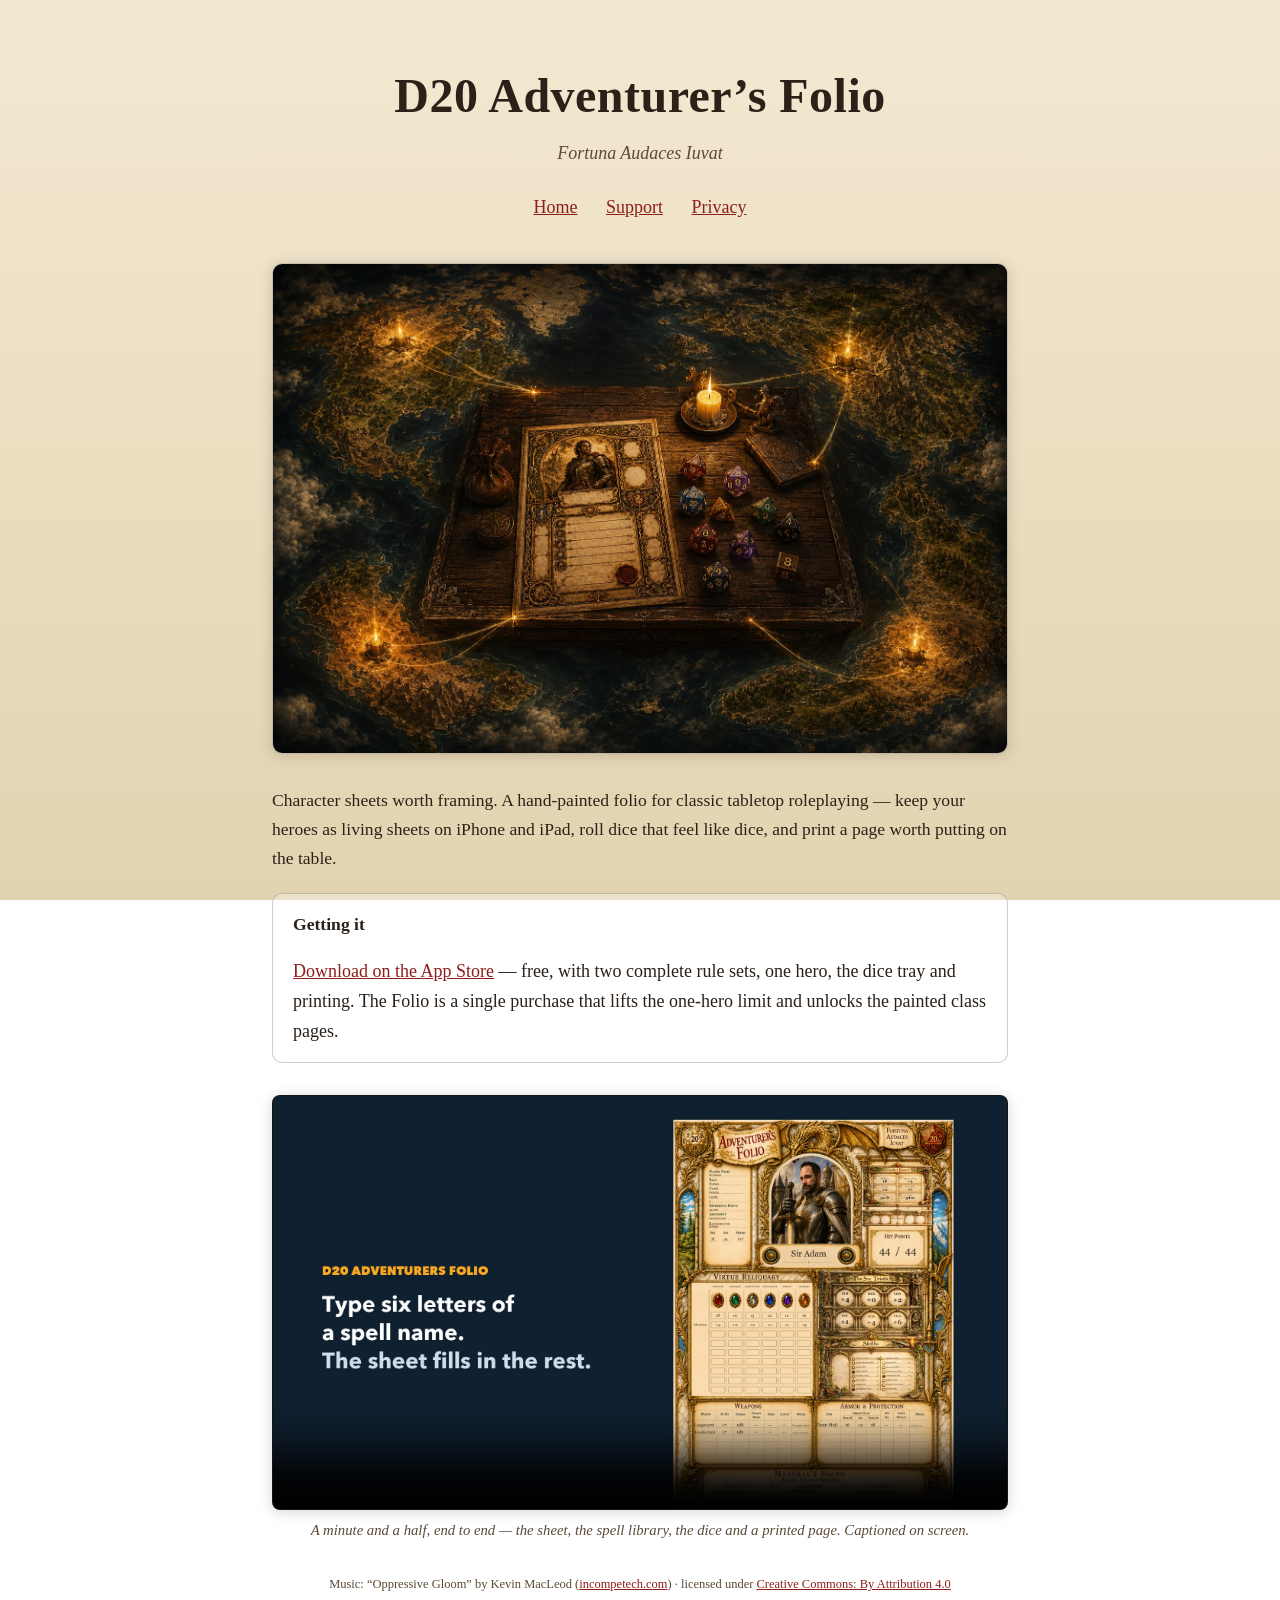
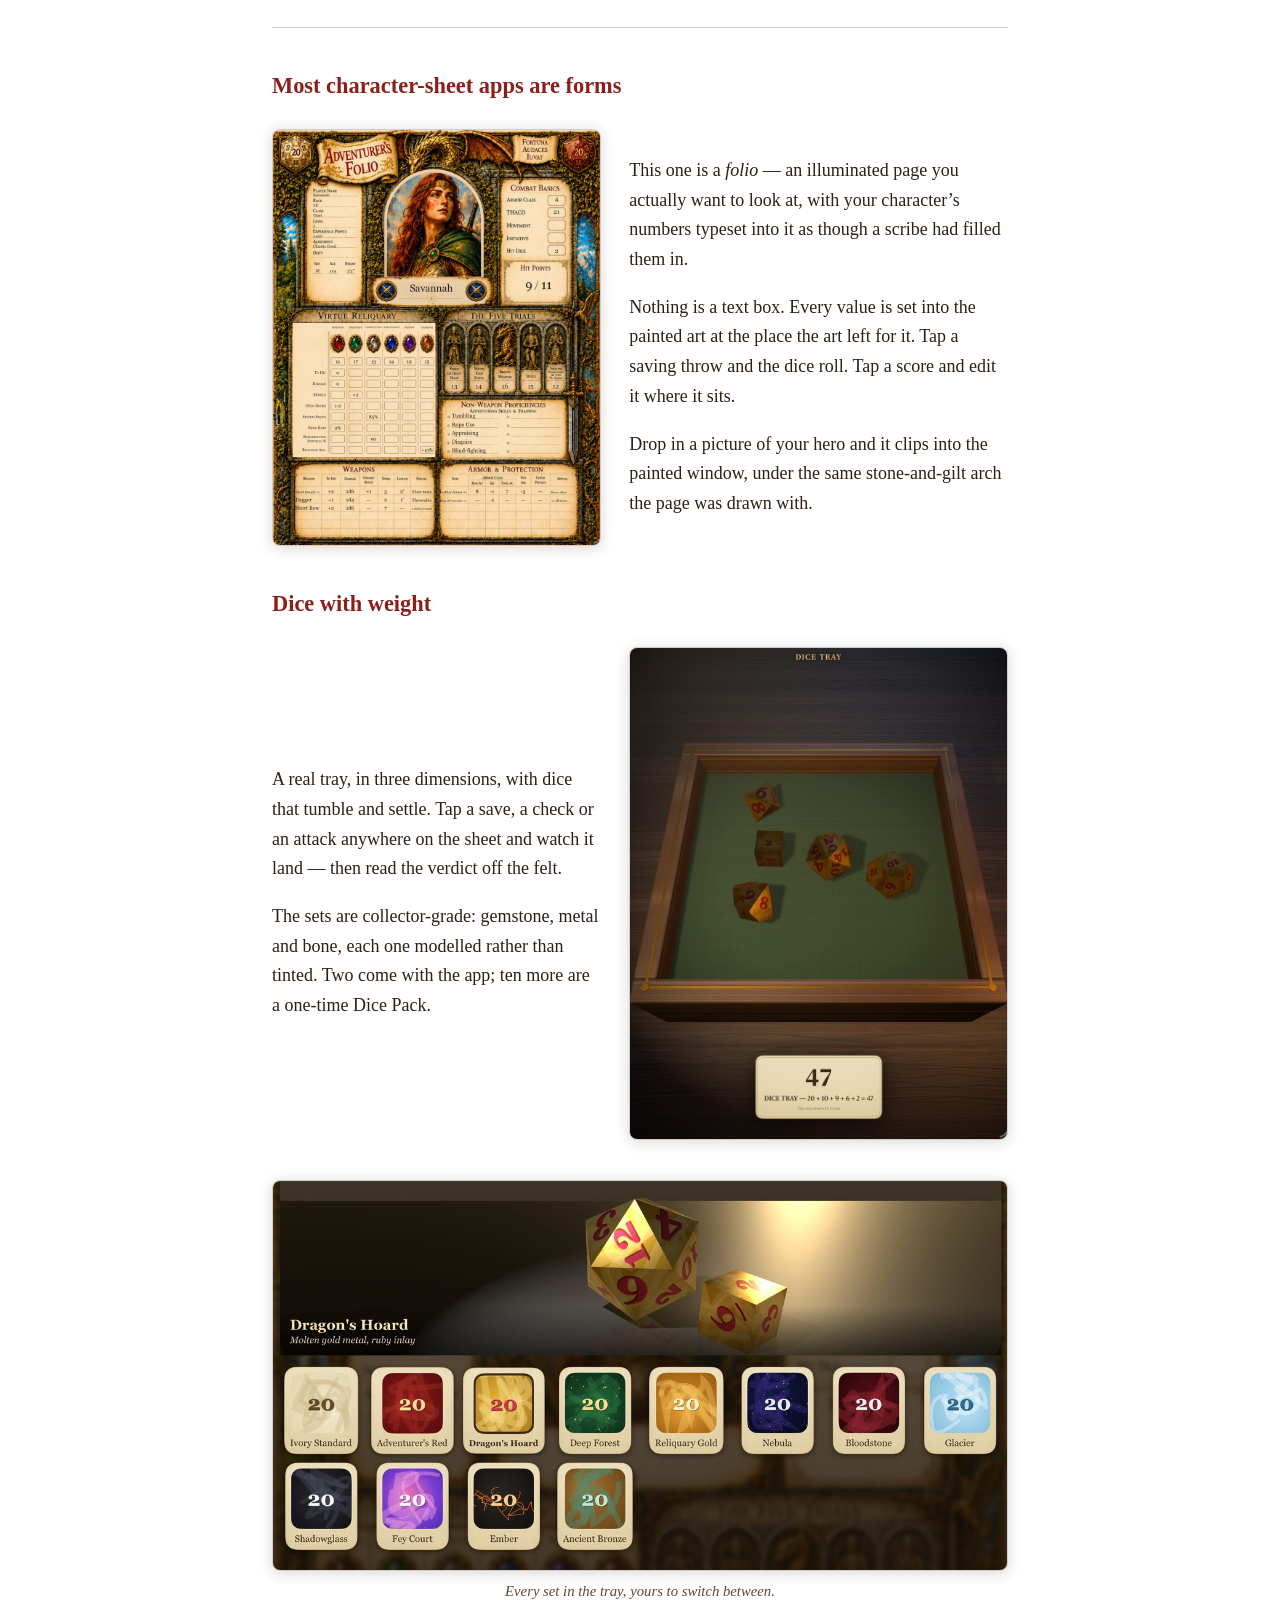
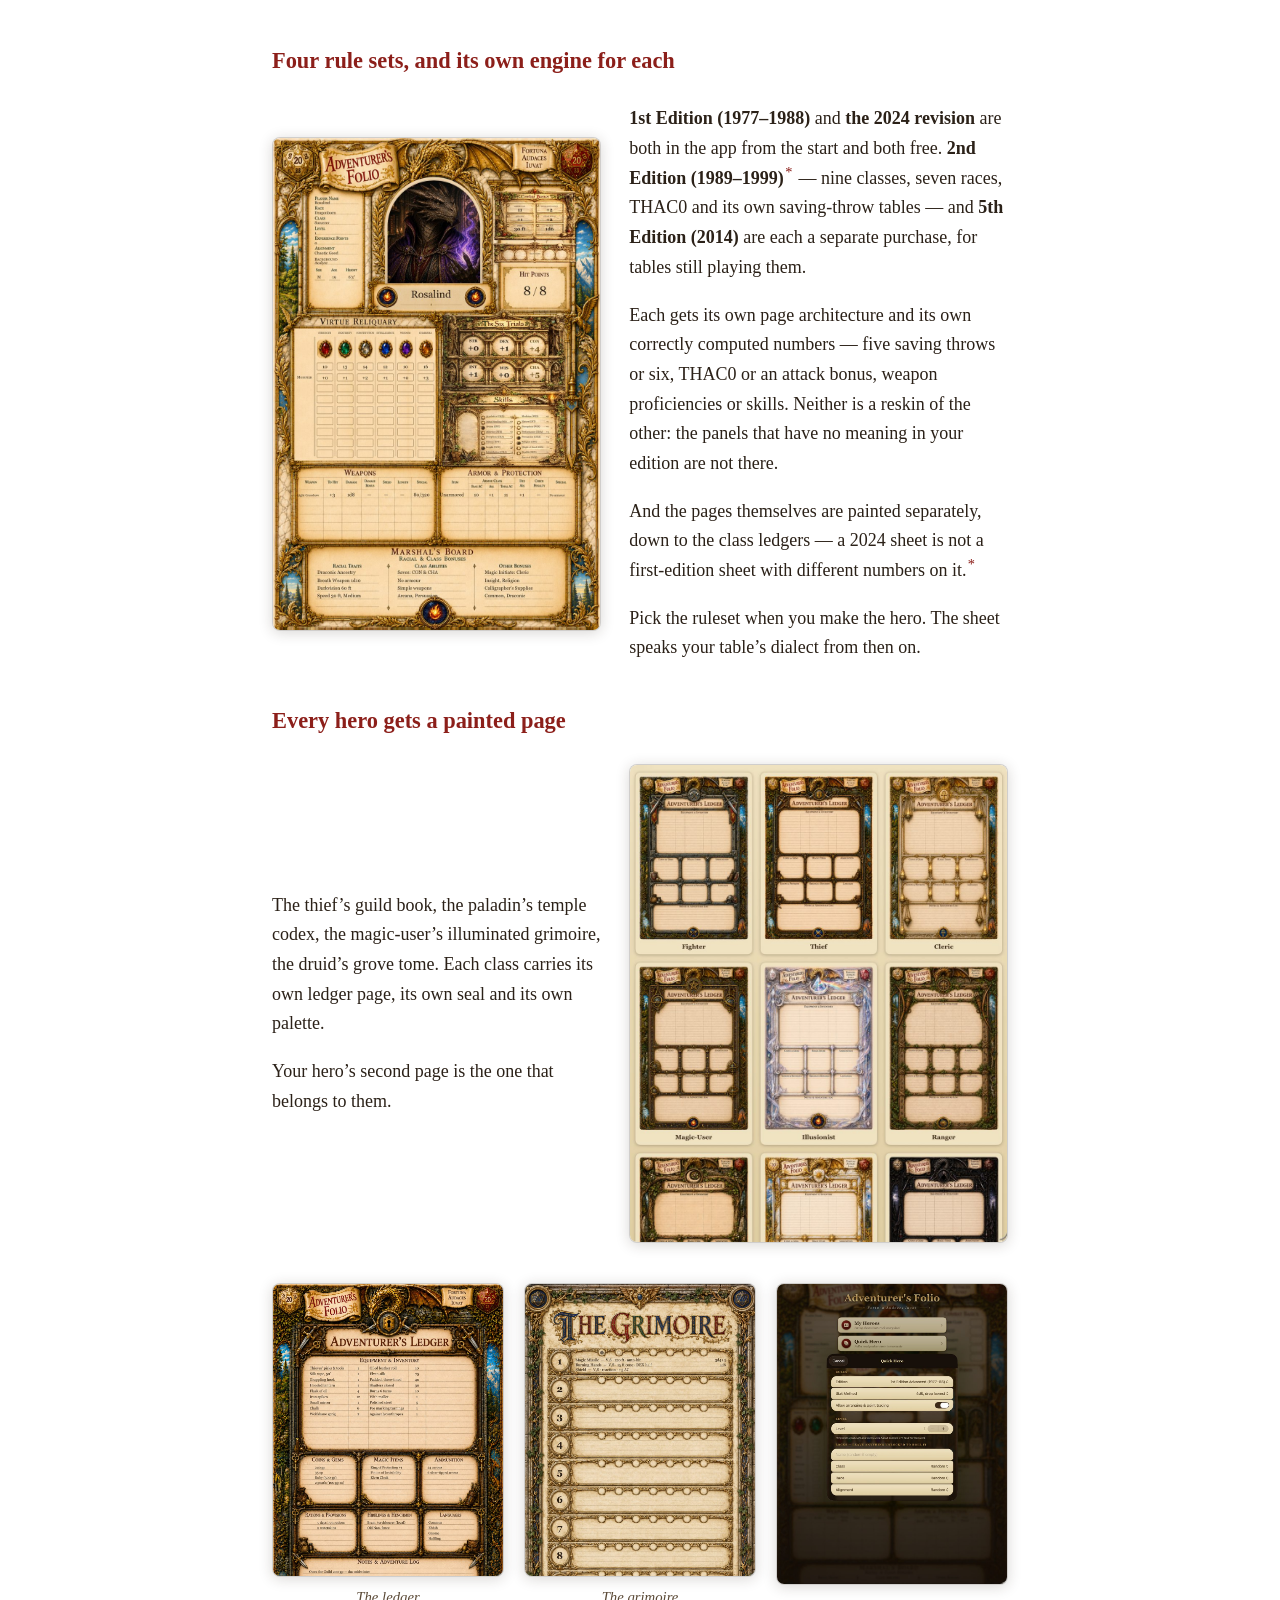
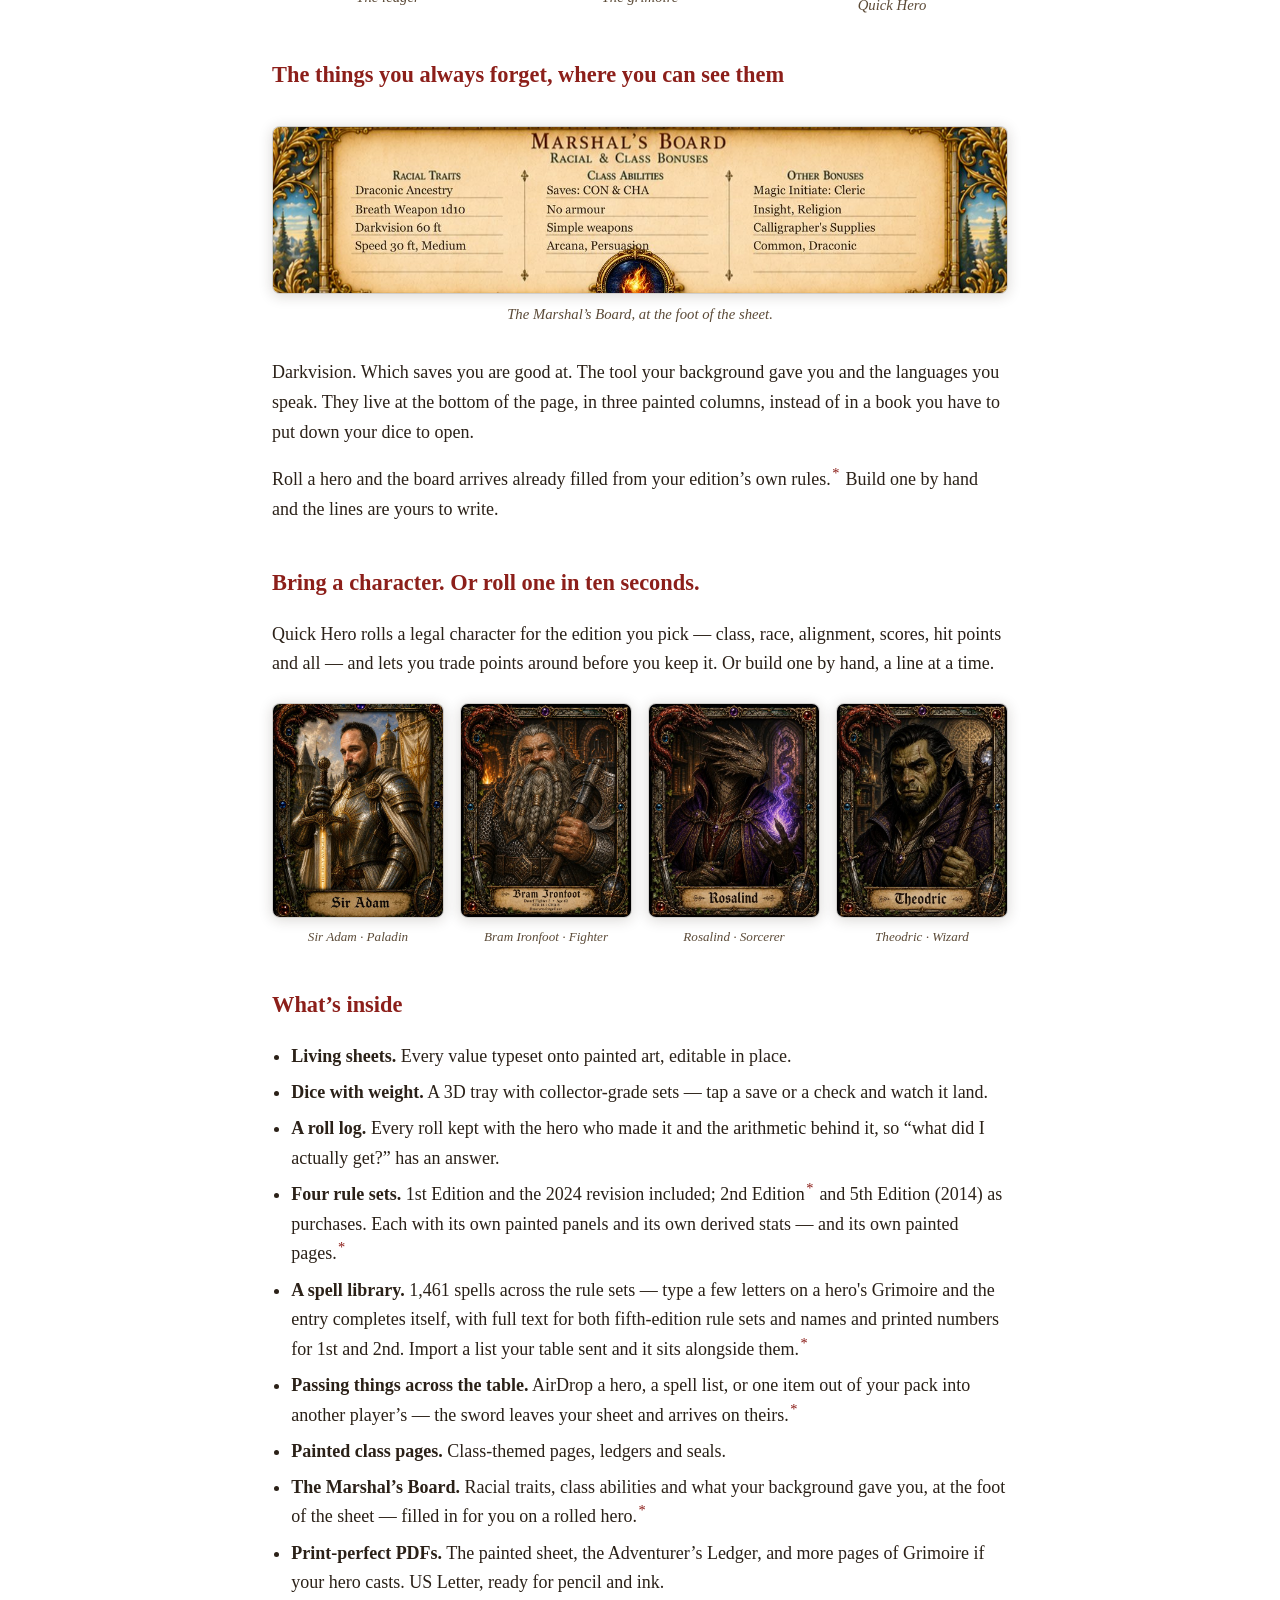
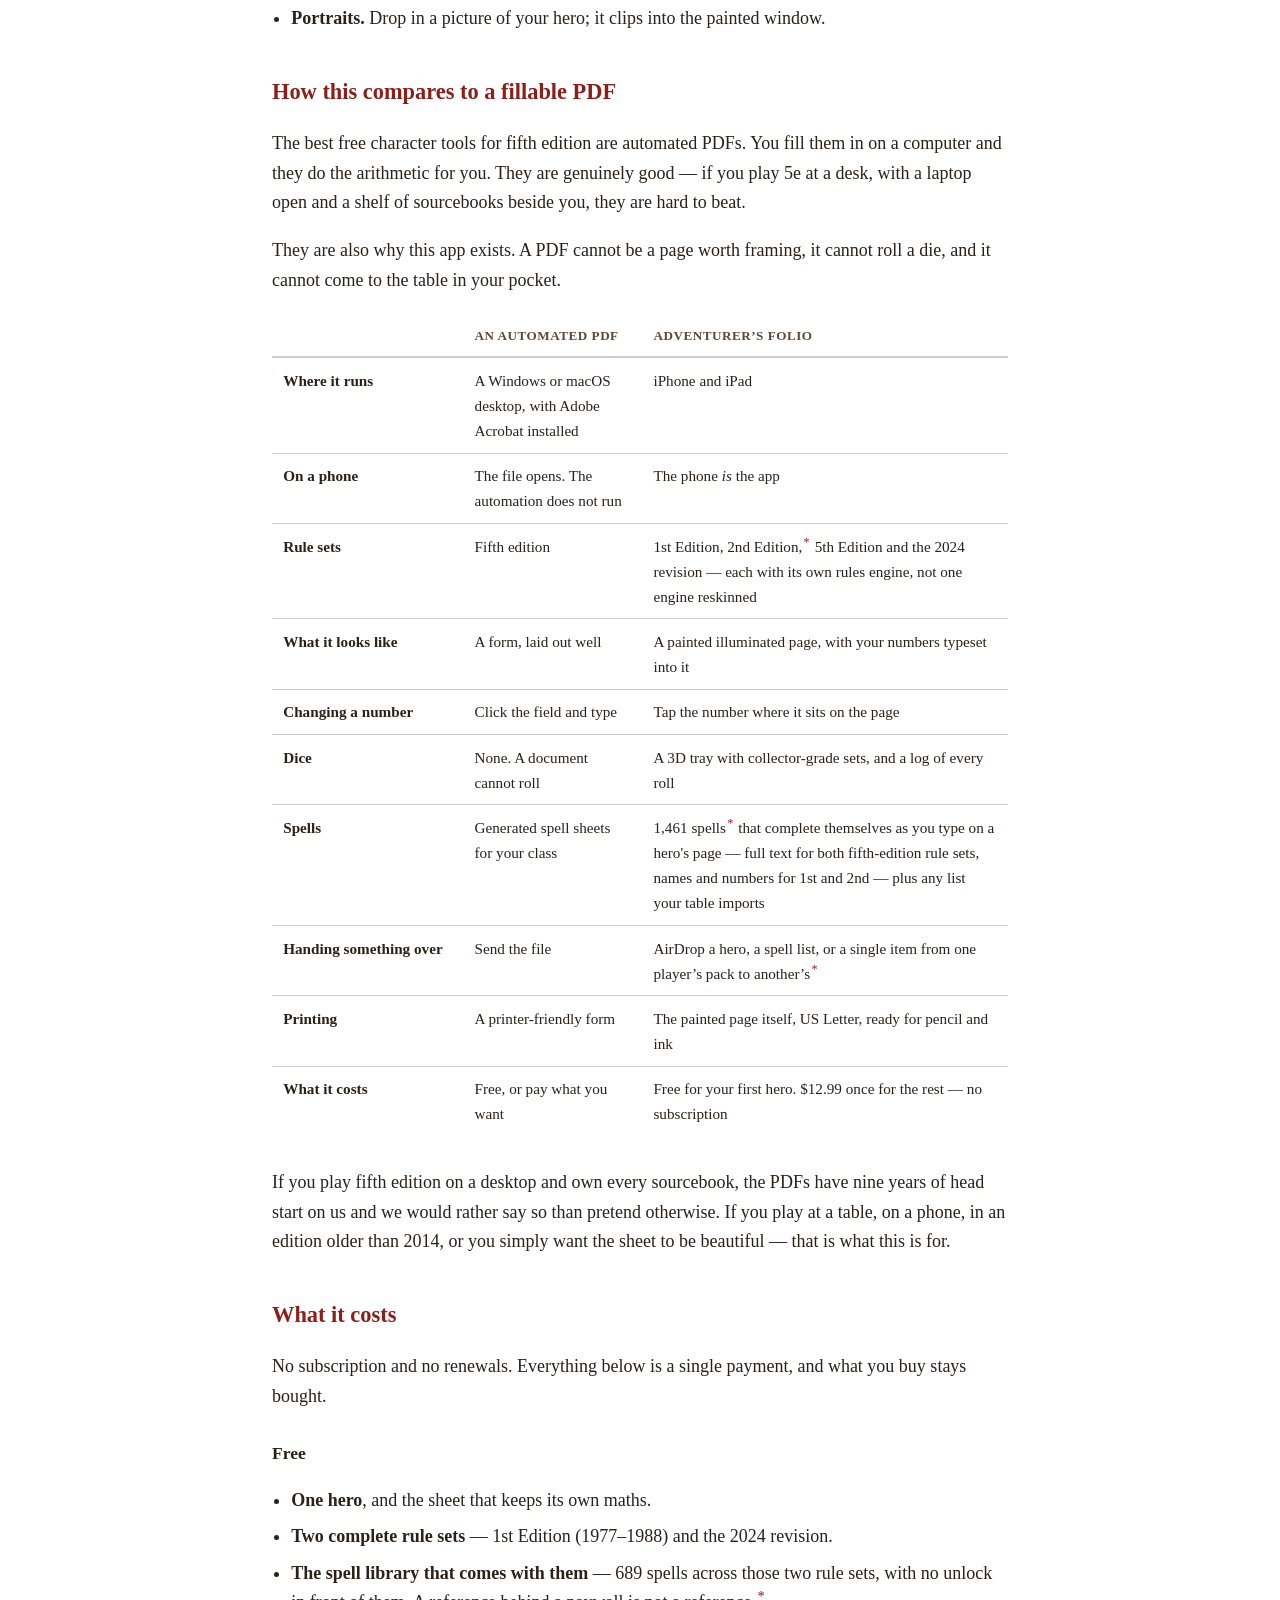
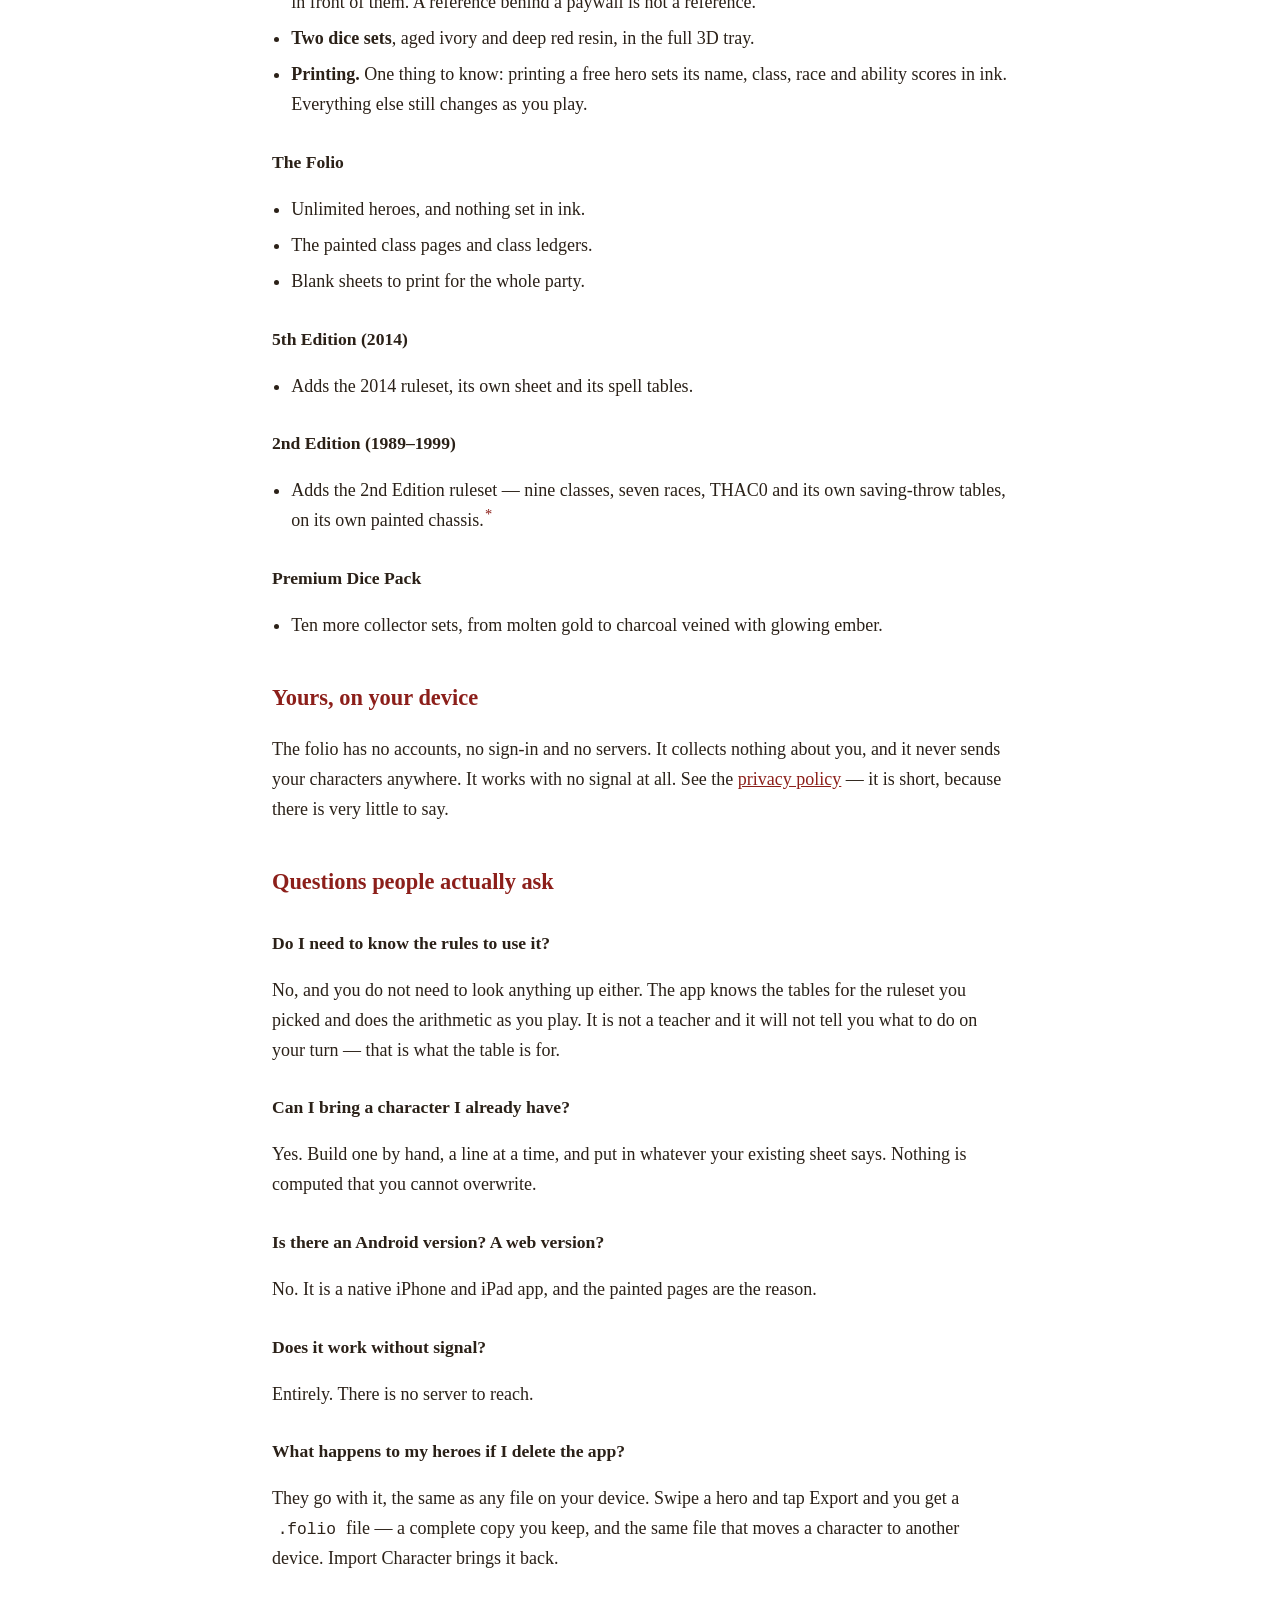
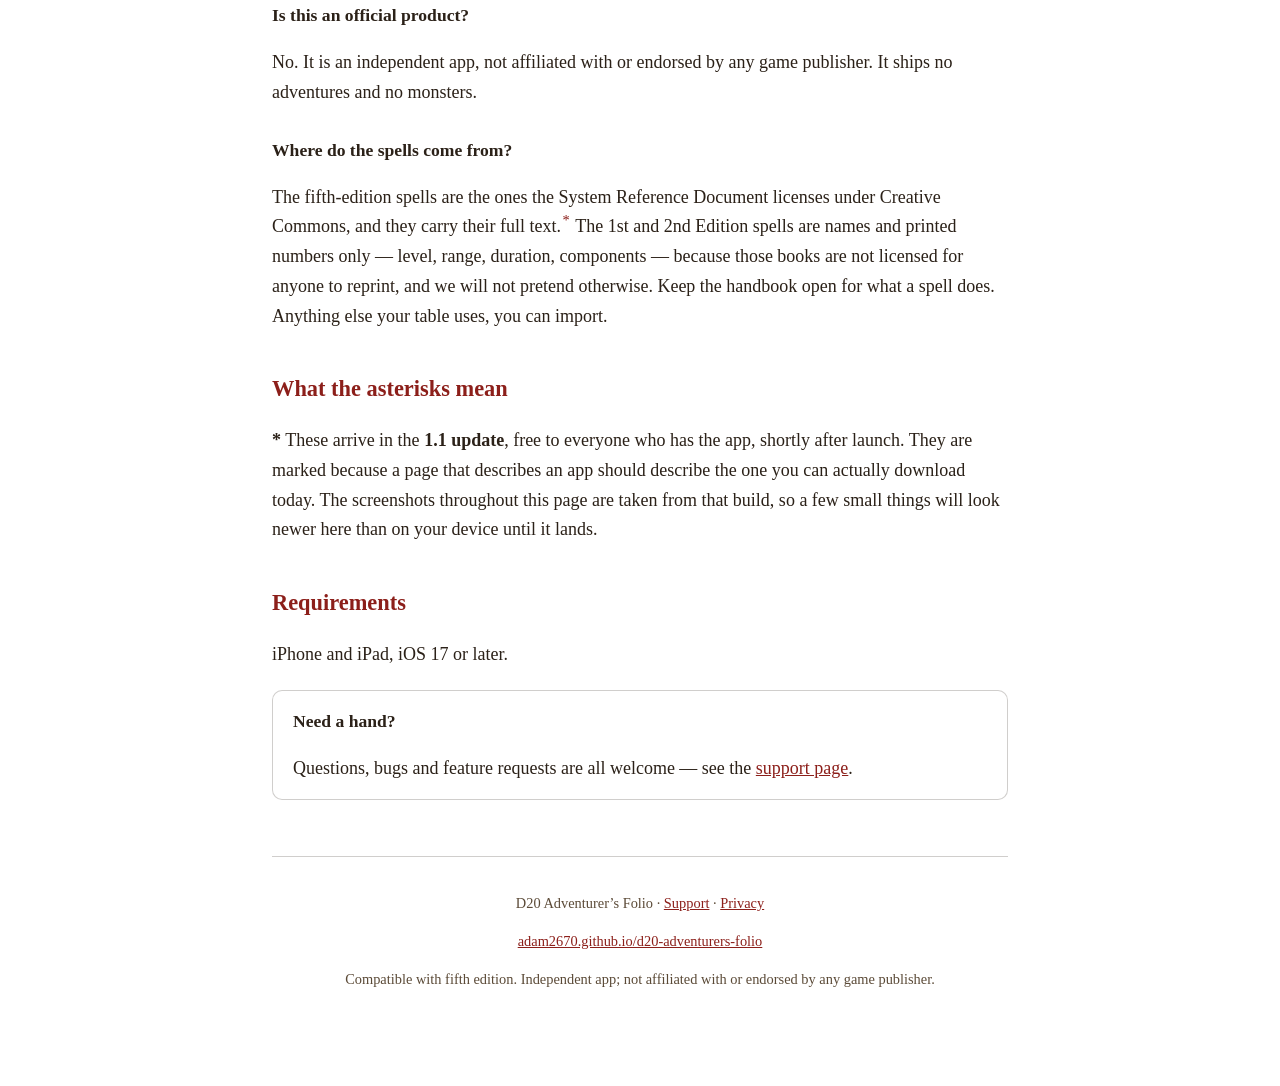
==== index.html @ 7afdfb76 ""The rest" promised nineteen dice sets; a buyer gets twelve The intro said two sets come with the ap" ====
<!doctype html>
<html lang="en">
<head>
<meta charset="utf-8">
<meta name="viewport" content="width=device-width, initial-scale=1">
<title>D20 Adventurer's Folio</title>
<meta name="description" content="A hand-painted character folio for classic tabletop roleplaying — a living sheet on your iPhone and iPad, and a print-perfect PDF for the table.">
<meta property="og:title" content="D20 Adventurer's Folio">
<meta property="og:description" content="Character sheets worth framing. A hand-painted folio for classic tabletop roleplaying — living sheets, real dice, print-perfect PDFs.">
<meta property="og:image" content="https://adam2670.github.io/d20-adventurers-folio/img/hero-playtable.jpg">
<meta property="og:type" content="website">
<meta property="og:url" content="https://adam2670.github.io/d20-adventurers-folio/">
<meta name="twitter:card" content="summary_large_image">
<link rel="canonical" href="https://adam2670.github.io/d20-adventurers-folio/">
<!-- The ?v= is a cache buster, and it earns its keep. The cast went from four
     cards to five and back again in one morning, and a phone holding the
     middle stylesheet drew the new page two-up with a broken image where a
     deleted card used to be. Bump this whenever style.css changes shape. -->
<link rel="stylesheet" href="style.css?v=3">
</head>
<body>
<div class="wrap">
<header>
  <h1>D20 Adventurer&rsquo;s Folio</h1>
  <p class="motto">Fortuna Audaces Iuvat</p>
  <nav>
    <a href="index.html">Home</a>
    <a href="support.html">Support</a>
    <a href="privacy.html">Privacy</a>
  </nav>
</header>

<figure class="hero">
  <img src="img/hero-playtable.jpg" width="1535" height="1024"
       alt="An open folio on a wooden table beside a candle, a coin pouch and a spill of polyhedral dice.">
</figure>

<p class="lede">Character sheets worth framing. A hand-painted folio for classic
tabletop roleplaying &mdash; keep your heroes as living sheets on iPhone and
iPad, roll dice that feel like dice, and print a page worth putting on the
table.</p>

<!-- DONE 2026-08-28 21:35 by Infrastructure. 1.0 went READY_FOR_SALE at
     15:17 EDT and this card still read "with Apple for review" for six
     hours -- every flyer QR scan landing on "not out yet", and the
     Download link pointing back at this same page. Verified the app was
     genuinely live via the iTunes lookup BEFORE publishing a link to it:
     D20 Adventurers Folio, v1.0, free. A review state is not evidence a
     store link works.

     THIS repo is the one that serves. The copy under
     ~/Claude/Adventurers Folio/site/ publishes nothing -- and it has a
     post-commit hook that pushes instantly, so editing THERE feels
     published and is not. That asymmetry cost an hour tonight: the fix
     was written, committed and pushed to the wrong repo first, and the
     live page kept saying the app was unavailable the whole time.

     If a future version is ever pending again, restore the status text
     and class="pending" -- but never leave a Download link pointing at a
     page that says the app is unavailable.
     The printed flyers' QR code points at this page, so this card is the
     first thing a reader of one is looking for. -->
<div class="card" id="get">
  <h3 style="margin-top:0">Getting it</h3>
  <p style="margin-bottom:0"><a href="https://apps.apple.com/app/id6797734128">Download
  on the App Store</a> &mdash; free, with two complete rule sets, one hero, the
  dice tray and printing. The Folio is a single purchase that lifts the one-hero
  limit and unlocks the painted class pages.</p>
</div>

<!-- The walkthrough. Placed directly under "Getting it" because a reader
     arriving from a printed flyer's QR code wants two things in this order:
     how do I get it, and what does it actually look like.

     The mp4 is HOTLINKED from praxis-hq.ai rather than copied here. Both sites
     are Adam's, the file is already served there, and a second 21 MB copy in a
     Pages repo buys nothing. The POSTER is local on purpose: if the remote ever
     moves, the page still shows a still rather than a black rectangle.

     BUT THE POSTER IS WHY THE FAILURE IS SILENT, WHICH IS THE OPPOSITE OF WHAT
     THAT SENTENCE ASSUMES. A reader whose video 404s sees a handsome still and
     a play button that does nothing, and nobody — not them, not either lane —
     learns the demo is gone. This file is the only place the two websites
     touch: the video is served from praxis-hq.ai, which belongs to the
     Infrastructure lane, and is hot-linked here rather than copied on purpose
     (one canonical asset beats two copies drifting apart; agreed with that
     lane 2026-08-21, and recorded in ~/Claude/LANES.md). Infrastructure has
     taken on telling this lane before that file is renamed, moved or
     re-encoded. The `onerror` below is the belt to that braces: if it ever
     moves while nobody is watching, the page says so out loud instead of
     lying quietly. `preload="none"` means the error fires when a reader
     presses play, which is exactly when it matters.

     NO <track> element. The captions are burned into the picture, which is why
     the cut needs no sidecar and cannot fall out of sync with one.

     The music credit below is NOT decoration — "Oppressive Gloom" is CC-BY 4.0
     and the licence follows the work, so it must appear anywhere the video is
     embedded, not only on praxis-hq.ai. If the soundtrack is ever replaced, or
     the $30 no-attribution licence is bought, delete this credit in the same
     commit that swaps the file. -->
<figure class="wide">
  <video controls preload="none" width="1920" height="1080"
         poster="img/poster-folio.jpg"
         src="https://praxis-hq.ai/assets/d20-folio-demo.mp4"
         onerror="this.hidden=true;
                  document.getElementById('demo-unavailable').hidden=false"></video>
  <p id="demo-unavailable" hidden>The walkthrough is not loading just now. It
  lives at <a href="https://praxis-hq.ai/assets/d20-folio-demo.mp4">praxis-hq.ai</a>
  &mdash; and if you are seeing this, the link has moved and we would like to
  know.</p>
  <figcaption>A minute and a half, end to end &mdash; the sheet, the spell
  library, the dice and a printed page. Captioned on screen.</figcaption>
</figure>
<p class="credit">Music: &ldquo;Oppressive Gloom&rdquo; by Kevin MacLeod
(<a href="https://incompetech.com">incompetech.com</a>) &middot; licensed under
<a href="http://creativecommons.org/licenses/by/4.0/">Creative Commons: By
Attribution 4.0</a></p>

<hr>

<h2>Most character-sheet apps are forms</h2>

<div class="split">
  <figure>
    <img src="img/sheet.jpg" width="900" height="1140" loading="lazy"
         alt="A character sheet painted as an illuminated manuscript, with a portrait in an arched window and the character's numbers typeset into the page.">
  </figure>
  <div>
    <p>This one is a <em>folio</em> &mdash; an illuminated page you actually want
    to look at, with your character&rsquo;s numbers typeset into it as though a
    scribe had filled them in.</p>
    <p>Nothing is a text box. Every value is set into the painted art at the
    place the art left for it. Tap a saving throw and the dice roll. Tap a
    score and edit it where it sits.</p>
    <p>Drop in a picture of your hero and it clips into the painted window,
    under the same stone-and-gilt arch the page was drawn with.</p>
  </div>
</div>

<h2>Dice with weight</h2>

<div class="split reverse">
  <figure>
    <img src="img/dice-tray.jpg" width="900" height="1173" loading="lazy"
         alt="A three-dimensional dice tray with polyhedral dice coming to rest on green felt.">
  </figure>
  <div>
    <p>A real tray, in three dimensions, with dice that tumble and settle. Tap
    a save, a check or an attack anywhere on the sheet and watch it land &mdash;
    then read the verdict off the felt.</p>
    <p>The sets are collector-grade: gemstone, metal and bone, each one
    modelled rather than tinted. Two come with the app; ten more are a
    one-time Dice Pack.</p>
<!-- "the rest" was wrong and it was wrong about what money buys: there are 21 sets in
     DiceSets.swift - 2 free, 10 in Premium Dice Pack (APPROVED, purchasable), 9 in Dice
     Pack II (MISSING_METADATA, NOT purchasable). "The rest" promised all 19 for one
     purchase; a buyer today gets 12 of 21. Corrected 2026-08-29 to match the pricing
     section below, which already said "Ten more collector sets" and was right.
     If Dice Pack II is ever finished, ADD a sentence for it - do not restore "the rest",
     which will be wrong again the moment a third pack exists. -->
  </div>
</div>

<figure class="wide">
  <img src="img/dice-sets.jpg" width="1200" height="637" loading="lazy"
       alt="The dice-set gallery, showing many different collector-grade dice sets.">
  <figcaption>Every set in the tray, yours to switch between.</figcaption>
</figure>

<h2>Four rule sets, and its own engine for each</h2>

<div class="split">
  <figure>
    <img src="img/sheet-2024.jpg" width="900" height="1352" loading="lazy"
         alt="A 2024-revision character sheet: six ability modifiers, the Six Trials, a skills panel, and a Marshal's Board of racial and class bonuses.">
  </figure>
  <div>
    <p><strong>1st Edition (1977&ndash;1988)</strong> and <strong>the 2024
    revision</strong> are both in the app from the start and both free.
    <strong>2nd Edition (1989&ndash;1999)</strong><a href="#next" class="mark">*</a>
    &mdash; nine classes, seven races, THAC0 and its own saving-throw tables
    &mdash; and <strong>5th Edition (2014)</strong> are each a separate purchase,
    for tables still playing them.</p>
    <p>Each gets its own page architecture and its own correctly computed
    numbers &mdash; five saving throws or six, THAC0 or an attack bonus, weapon
    proficiencies or skills. Neither is a reskin of the other: the panels that
    have no meaning in your edition are not there.</p>
    <p>And the pages themselves are painted separately, down to the class
    ledgers &mdash; a 2024 sheet is not a first-edition sheet with different
    numbers on it.<a href="#next" class="mark">*</a></p>
    <p>Pick the ruleset when you make the hero. The sheet speaks your
    table&rsquo;s dialect from then on.</p>
  </div>
</div>

<h2>Every hero gets a painted page</h2>

<div class="split reverse">
  <figure>
    <img src="img/class-pages.jpg" width="900" height="1140" loading="lazy"
         alt="A gallery of class ledger pages, each painted for its own class.">
  </figure>
  <div>
    <p>The thief&rsquo;s guild book, the paladin&rsquo;s temple codex, the magic-user&rsquo;s
    illuminated grimoire, the druid&rsquo;s grove tome. Each class carries its own
    ledger page, its own seal and its own palette.</p>
    <p>Your hero&rsquo;s second page is the one that belongs to them.</p>
  </div>
</div>

<div class="gallery">
  <figure><img src="img/ledger.jpg" width="900" height="1140" loading="lazy"
    alt="The Adventurer's Ledger page: equipment, coins and gems, magic items, and an adventure log.">
    <figcaption>The ledger</figcaption></figure>
  <figure><img src="img/grimoire.jpg" width="900" height="1140" loading="lazy"
    alt="The Grimoire page, listing spells by level.">
    <figcaption>The grimoire</figcaption></figure>
  <figure><img src="img/quick-hero.jpg" width="900" height="1173" loading="lazy"
    alt="The Quick Hero screen, with controls for edition, stat method and level.">
    <figcaption>Quick Hero</figcaption></figure>
</div>

<h2>The things you always forget, where you can see them</h2>

<figure class="wide">
  <img src="img/marshal-board.jpg" width="1200" height="271" loading="lazy"
       alt="The Marshal's Board: three columns headed Racial Traits, Class Abilities and Other Bonuses, filled with a dragonborn sorcerer's traits, saves, proficiencies and languages.">
  <figcaption>The Marshal&rsquo;s Board, at the foot of the sheet.</figcaption>
</figure>

<p>Darkvision. Which saves you are good at. The tool your background gave you
and the languages you speak. They live at the bottom of the page, in three
painted columns, instead of in a book you have to put down your dice to open.</p>

<p>Roll a hero and the board arrives already filled from your edition&rsquo;s
own rules.<a href="#next" class="mark">*</a> Build one by hand and the lines
are yours to write.</p>

<h2>Bring a character. Or roll one in ten seconds.</h2>
<p>Quick Hero rolls a legal character for the edition you pick &mdash; class,
race, alignment, scores, hit points and all &mdash; and lets you trade points
around before you keep it. Or build one by hand, a line at a time.</p>

<div class="heroes">
  <figure><img src="img/hero-adam.jpg" width="560" height="700" loading="lazy"
    alt="Sir Adam, a human paladin in battered plate before a castle, holding a golden sword named the Holy Avenger.">
    <figcaption>Sir Adam &middot; Paladin</figcaption></figure>
  <figure><img src="img/hero-bram.jpg" width="560" height="700" loading="lazy"
    alt="Bram Ironfoot, an older dwarf fighter with a braided grey beard and a war axe.">
    <figcaption>Bram Ironfoot &middot; Fighter</figcaption></figure>
  <figure><img src="img/hero-rosalind.jpg" width="560" height="700" loading="lazy"
    alt="Rosalind, a dragonborn sorcerer holding violet flame.">
    <figcaption>Rosalind &middot; Sorcerer</figcaption></figure>
  <figure><img src="img/hero-theodric.jpg" width="560" height="707" loading="lazy"
    alt="Theodric, a half-orc wizard in a library holding a crystal-topped staff.">
    <figcaption>Theodric &middot; Wizard</figcaption></figure>
</div>

<h2>What&rsquo;s inside</h2>
<ul>
  <li><strong>Living sheets.</strong> Every value typeset onto painted art, editable in place.</li>
  <li><strong>Dice with weight.</strong> A 3D tray with collector-grade sets &mdash; tap a save or a check and watch it land.</li>
  <li><strong>A roll log.</strong> Every roll kept with the hero who made it and the arithmetic behind it, so &ldquo;what did I actually get?&rdquo; has an answer.</li>
  <li><strong>Four rule sets.</strong> 1st Edition and the 2024 revision included; 2nd Edition<a href="#next" class="mark">*</a> and 5th Edition (2014) as purchases. Each with its own painted panels and its own derived stats &mdash; and its own painted pages.<a href="#next" class="mark">*</a></li>
  <li><strong>A spell library.</strong> 1,461 spells across the rule sets &mdash; type a few letters on a hero's Grimoire and the entry completes itself, with full text for both fifth-edition rule sets and names and printed numbers for 1st and 2nd. Import a list your table sent and it sits alongside them.<a href="#next" class="mark">*</a></li>
  <li><strong>Passing things across the table.</strong> AirDrop a hero, a spell list, or one item out of your pack into another player&rsquo;s &mdash; the sword leaves your sheet and arrives on theirs.<a href="#next" class="mark">*</a></li>
  <li><strong>Painted class pages.</strong> Class-themed pages, ledgers and seals.</li>
  <li><strong>The Marshal&rsquo;s Board.</strong> Racial traits, class abilities and what your background gave you, at the foot of the sheet &mdash; filled in for you on a rolled hero.<a href="#next" class="mark">*</a></li>
  <li><strong>Print-perfect PDFs.</strong> The painted sheet, the Adventurer&rsquo;s Ledger, and more pages of Grimoire if your hero casts. US Letter, ready for pencil and ink.</li>
  <li><strong>Portraits.</strong> Drop in a picture of your hero; it clips into the painted window.</li>
</ul>

<!-- This section deliberately does not name a competitor. The reasoning,
     the research and the honest list of where we lose are in
     docs/COMPETITOR-COMPARISON.md, which is not published. -->
<h2>How this compares to a fillable PDF</h2>

<p>The best free character tools for fifth edition are automated PDFs. You fill
them in on a computer and they do the arithmetic for you. They are genuinely
good &mdash; if you play 5e at a desk, with a laptop open and a shelf of
sourcebooks beside you, they are hard to beat.</p>

<p>They are also why this app exists. A PDF cannot be a page worth framing, it
cannot roll a die, and it cannot come to the table in your pocket.</p>

<div class="compare">
<table>
  <thead>
    <tr><th scope="col">&nbsp;</th><th scope="col">An automated PDF</th><th scope="col">Adventurer&rsquo;s Folio</th></tr>
  </thead>
  <tbody>
    <tr>
      <th scope="row">Where it runs</th>
      <td>A Windows or macOS desktop, with Adobe Acrobat installed</td>
      <td>iPhone and iPad</td>
    </tr>
    <tr>
      <th scope="row">On a phone</th>
      <td>The file opens. The automation does not run</td>
      <td>The phone <em>is</em> the app</td>
    </tr>
    <tr>
      <th scope="row">Rule sets</th>
      <td>Fifth edition</td>
      <td>1st Edition, 2nd Edition,<a href="#next" class="mark">*</a> 5th Edition and the 2024 revision &mdash; each with its own rules engine, not one engine reskinned</td>
    </tr>
    <tr>
      <th scope="row">What it looks like</th>
      <td>A form, laid out well</td>
      <td>A painted illuminated page, with your numbers typeset into it</td>
    </tr>
    <tr>
      <th scope="row">Changing a number</th>
      <td>Click the field and type</td>
      <td>Tap the number where it sits on the page</td>
    </tr>
    <tr>
      <th scope="row">Dice</th>
      <td>None. A document cannot roll</td>
      <td>A 3D tray with collector-grade sets, and a log of every roll</td>
    </tr>
    <tr>
      <th scope="row">Spells</th>
      <td>Generated spell sheets for your class</td>
      <td>1,461 spells<a href="#next" class="mark">*</a> that complete themselves as you type on a hero's page &mdash; full text for both fifth-edition rule sets, names and numbers for 1st and 2nd &mdash; plus any list your table imports</td>
    </tr>
    <tr>
      <th scope="row">Handing something over</th>
      <td>Send the file</td>
      <td>AirDrop a hero, a spell list, or a single item from one player&rsquo;s pack to another&rsquo;s<a href="#next" class="mark">*</a></td>
    </tr>
    <tr>
      <th scope="row">Printing</th>
      <td>A printer-friendly form</td>
      <td>The painted page itself, US Letter, ready for pencil and ink</td>
    </tr>
    <tr>
      <th scope="row">What it costs</th>
      <td>Free, or pay what you want</td>
      <td>Free for your first hero. $12.99 once for the rest &mdash; no subscription</td>
    </tr>
  </tbody>
</table>
</div>

<p>If you play fifth edition on a desktop and own every sourcebook, the PDFs
have nine years of head start on us and we would rather say so than pretend
otherwise. If you play at a table, on a phone, in an edition older than 2014, or
you simply want the sheet to be beautiful &mdash; that is what this is for.</p>

<h2>What it costs</h2>

<p>No subscription and no renewals. Everything below is a single payment, and
what you buy stays bought.</p>

<!-- SETTLED 2026-08-12 (Adam): the free rule sets are 1st Edition and the 2024
     revision, and ONLY those. 2nd Edition, 5th Edition (2014) and 3.5 if it is
     ever built are all purchases. 1.1 is 2nd Edition's launch boundary, which
     is the only moment this could be decided — after it ships free, making it
     paid would take it from someone who already has it. -->
<h3>Free</h3>
<ul>
  <li><strong>One hero</strong>, and the sheet that keeps its own maths.</li>
  <li><strong>Two complete rule sets</strong> &mdash; 1st Edition
  (1977&ndash;1988) and the 2024 revision.</li>
  <li><strong>The spell library that comes with them</strong> &mdash; 689
  spells across those two rule sets, with no unlock in front of them. A
  reference behind a paywall is not a reference.<a href="#next" class="mark">*</a></li>
  <li><strong>Two dice sets</strong>, aged ivory and deep red resin, in the
  full 3D tray.</li>
  <li><strong>Printing.</strong> One thing to know: printing a free hero sets
  its name, class, race and ability scores in ink. Everything else still
  changes as you play.</li>
</ul>

<h3>The Folio</h3>
<ul>
  <li>Unlimited heroes, and nothing set in ink.</li>
  <li>The painted class pages and class ledgers.</li>
  <li>Blank sheets to print for the whole party.</li>
</ul>

<h3>5th Edition (2014)</h3>
<ul>
  <li>Adds the 2014 ruleset, its own sheet and its spell tables.</li>
</ul>

<h3>2nd Edition (1989&ndash;1999)</h3>
<ul>
  <li>Adds the 2nd Edition ruleset &mdash; nine classes, seven races, THAC0 and
  its own saving-throw tables, on its own painted chassis.<a href="#next" class="mark">*</a></li>
</ul>

<h3>Premium Dice Pack</h3>
<ul>
  <li>Ten more collector sets, from molten gold to charcoal veined with glowing
  ember.</li>
</ul>

<h2>Yours, on your device</h2>
<p>The folio has no accounts, no sign-in and no servers. It collects nothing
about you, and it never sends your characters anywhere. It works with no signal
at all. See the <a href="privacy.html">privacy policy</a> &mdash; it is short,
because there is very little to say.</p>

<h2>Questions people actually ask</h2>

<h3>Do I need to know the rules to use it?</h3>
<p>No, and you do not need to look anything up either. The app knows the tables
for the ruleset you picked and does the arithmetic as you play. It is not a
teacher and it will not tell you what to do on your turn &mdash; that is what
the table is for.</p>

<h3>Can I bring a character I already have?</h3>
<p>Yes. Build one by hand, a line at a time, and put in whatever your existing
sheet says. Nothing is computed that you cannot overwrite.</p>

<h3>Is there an Android version? A web version?</h3>
<p>No. It is a native iPhone and iPad app, and the painted pages are the
reason.</p>

<h3>Does it work without signal?</h3>
<p>Entirely. There is no server to reach.</p>

<h3>What happens to my heroes if I delete the app?</h3>
<p>They go with it, the same as any file on your device. Swipe a hero and tap
Export and you get a <code>.folio</code> file &mdash; a complete copy you keep,
and the same file that moves a character to another device. Import Character
brings it back.</p>

<h3>Is this an official product?</h3>
<p>No. It is an independent app, not affiliated with or endorsed by any game
publisher. It ships no adventures and no monsters.</p>

<h3>Where do the spells come from?</h3>
<p>The fifth-edition spells are the ones the System Reference Document licenses
under Creative Commons, and they carry their full text.<a href="#next" class="mark">*</a>
The 1st and 2nd Edition spells are names and printed numbers only &mdash; level,
range, duration, components &mdash; because those books are not licensed for
anyone to reprint, and we will not pretend otherwise. Keep the handbook open for
what a spell does. Anything else your table uses, you can import.</p>

<h2 id="next">What the asterisks mean</h2>
<p><strong>*</strong> These arrive in the <strong>1.1 update</strong>, free to
everyone who has the app, shortly after launch. They are marked because a page
that describes an app should describe the one you can actually download today.
The screenshots throughout this page are taken from that build, so a few small
things will look newer here than on your device until it lands.</p>

<h2>Requirements</h2>
<p>iPhone and iPad, iOS 17 or later.</p>

<div class="card">
  <h3 style="margin-top:0">Need a hand?</h3>
  <p style="margin-bottom:0">Questions, bugs and feature requests are all
  welcome &mdash; see the <a href="support.html">support page</a>.</p>
</div>

<footer>
  <p>D20 Adventurer&rsquo;s Folio &middot; <a href="support.html">Support</a> &middot; <a href="privacy.html">Privacy</a></p>
  <p class="updated"><a href="https://adam2670.github.io/d20-adventurers-folio/">adam2670.github.io/d20-adventurers-folio</a></p>
  <p class="updated">Compatible with fifth edition. Independent app; not
  affiliated with or endorsed by any game publisher.</p>
</footer>
</div>
</body>
</html>
---- style.css ----
/* Adventurer's Folio — site styles. Self-contained: no fonts, scripts or
   images fetched from anywhere, so the pages load instantly and work offline. */
:root {
  --parchment: #f3e9d2;
  --parchment-dark: #e2d3b0;
  --ink: #2b2118;
  --ink-soft: #5b4a37;
  --accent: #8c1f1a;
  --rule: rgba(43, 33, 24, 0.22);
}
* { box-sizing: border-box; }
body {
  margin: 0;
  padding: 0 1.25rem 5rem;
  background: linear-gradient(180deg, var(--parchment) 0%, var(--parchment-dark) 100%);
  background-attachment: fixed;
  color: var(--ink);
  font-family: Georgia, "Iowan Old Style", "Times New Roman", serif;
  font-size: 18px;
  line-height: 1.65;
}
.wrap { max-width: 46rem; margin: 0 auto; }
header { text-align: center; padding: 3.5rem 0 1rem; }
h1 {
  font-size: clamp(2rem, 6vw, 3rem);
  margin: 0 0 .25rem;
  letter-spacing: .01em;
}
.motto {
  font-style: italic;
  color: var(--ink-soft);
  margin: 0 0 1.5rem;
}
hr {
  border: 0;
  border-top: 1px solid var(--rule);
  margin: 2rem 0;
}
h2 {
  font-size: 1.4rem;
  margin: 2.5rem 0 .75rem;
  color: var(--accent);
}
h3 { font-size: 1.1rem; margin: 1.75rem 0 .4rem; }
a { color: var(--accent); }
a:hover { text-decoration: none; }
nav { text-align: center; margin-bottom: 1rem; }
nav a { margin: 0 .75rem; white-space: nowrap; }
ul { padding-left: 1.2rem; }
li { margin: .4rem 0; }
.lede { font-size: 1.1rem; }
.card {
  background: rgba(255, 255, 255, 0.35);
  border: 1px solid var(--rule);
  border-radius: 10px;
  padding: 1rem 1.25rem;
  margin: 1.25rem 0;
}
.updated { color: var(--ink-soft); font-size: .9rem; }
/* The "getting it" card while the app is still in review. The rule down the
   left is what makes it read as a status note rather than as the download
   button someone arriving from a printed QR code is hoping for. */
.card.pending { border-left: 4px solid var(--accent); }

/* The 1.1 asterisk. Raised and small so it reads as a footnote mark rather
   than as punctuation, and underlined only on hover so a page carrying four
   of them does not look speckled. */
.mark {
  font-size: .8em;
  vertical-align: super;
  line-height: 0;
  text-decoration: none;
  padding: 0 .1em;
}
.mark:hover { text-decoration: underline; }
footer {
  margin-top: 3.5rem;
  padding-top: 1.25rem;
  border-top: 1px solid var(--rule);
  text-align: center;
  color: var(--ink-soft);
  font-size: .9rem;
}
code {
  font-family: ui-monospace, "SF Mono", Menlo, monospace;
  font-size: .9em;
  background: rgba(255,255,255,.45);
  padding: .1em .35em;
  border-radius: 4px;
}

/* ---------------------------------------------------------------------------
   Imagery. Added when the page went from text to a showcase.

   The text column stays 46rem — that is a comfortable measure and widening it
   for the sake of pictures would hurt the reading. Figures break OUT of it
   instead, via a negative margin capped by the viewport, so the prose keeps its
   width and the art gets the room.

   Every image carries width/height so the browser reserves its box before the
   bytes land: without that the page reflows six times as it loads, which on a
   phone reads as jitter.
--------------------------------------------------------------------------- */
figure { margin: 0; }
figure img {
  display: block;
  width: 100%;
  height: auto;
  border-radius: 8px;
  border: 1px solid var(--rule);
  box-shadow: 0 2px 14px rgba(43, 33, 24, .18);
  background: rgba(255,255,255,.25);
}
figcaption {
  text-align: center;
  font-style: italic;
  color: var(--ink-soft);
  font-size: .92rem;
  margin-top: .5rem;
}

/* The walkthrough video. Matched to `figure img` so a video and a still sit
   identically in the measure — same radius, rule and shadow, so the page does
   not visibly change shape when one replaces the other. */
figure video {
  display: block;
  width: 100%;
  height: auto;
  border-radius: 8px;
  border: 1px solid var(--rule);
  box-shadow: 0 2px 14px rgba(43, 33, 24, .18);
  background: #14100a;
}
/* Licence attribution, not commentary: smaller and quieter than a figcaption,
   but deliberately NOT hidden — CC-BY requires it to be visible. */
.credit {
  text-align: center;
  color: var(--ink-soft);
  font-size: .78rem;
  margin: .6rem 0 0;
}

/* The playtable render, wider than the measure. */
.hero { margin: .5rem 0 2rem; }
.hero img { border-radius: 10px; }
.wide { margin: 2rem 0; }

/* Picture beside prose. Below 46rem it stacks, picture first — on a phone the
   image is the thing that earns the scroll. */
.split {
  display: grid;
  grid-template-columns: minmax(0, 1fr) minmax(0, 1.15fr);
  gap: 1.75rem;
  align-items: center;
  margin: 1.5rem 0 2.5rem;
}
.split > div > p:first-child { margin-top: 0; }
.split > div > p:last-child { margin-bottom: 0; }
.split.reverse > figure { order: 2; }

.gallery {
  display: grid;
  grid-template-columns: repeat(3, minmax(0, 1fr));
  gap: 1.25rem;
  margin: 1.5rem 0 2.5rem;
}
/* The cast: FOUR across, one row, full size. It was briefly five — Sir Garrick
   and Sir Adam are both paladins, and the pair read as a duplicate while the
   extra card cost the row its clean single line. One paladin, four columns.
   The builder crops every card to one aspect so the captions sit level. */
.heroes {
  display: grid;
  grid-template-columns: repeat(4, minmax(0, 1fr));
  gap: 1rem;
  margin: 1.5rem 0 2.5rem;
}
.heroes figcaption { font-size: .82rem; }

/* The comparison table.
   THE WRAPPER SCROLLS, NOT THE PAGE. Three columns of prose cannot fit a
   narrow phone at a readable size, and a table that overflows its parent takes
   the whole document sideways with it — every section on the page then scrolls
   horizontally to accommodate one element. `overflow-x: auto` on the wrapper
   confines that to the table, and `min-width` gives it something to scroll to
   rather than crushing the columns to two words each. */
.compare { overflow-x: auto; margin: 1.25rem 0 2rem; }
.compare table {
  border-collapse: collapse;
  width: 100%;
  min-width: 34rem;
  font-size: .95rem;
}
.compare th, .compare td {
  text-align: left;
  vertical-align: top;
  padding: .6rem .7rem;
  border-bottom: 1px solid var(--rule);
}
.compare thead th {
  font-size: .82rem;
  letter-spacing: .04em;
  text-transform: uppercase;
  color: var(--ink-soft);
  border-bottom-width: 2px;
}
/* The first column is the question, not an answer — it reads as a row label. */
.compare tbody th { font-weight: 600; width: 26%; }
/* Ours is the column being argued for, so it carries the weight. The tint is
   the parchment card colour, not a highlight: a coloured band would read as an
   ad inside a page that is otherwise a document. */
.compare td:last-child { background: rgba(255, 255, 255, 0.35); }
.compare tbody tr:last-child th, .compare tbody tr:last-child td { border-bottom: none; }

@media (max-width: 46rem) {
  .split { grid-template-columns: 1fr; gap: 1.1rem; }
  .split.reverse > figure { order: 0; }
  .gallery { grid-template-columns: repeat(2, minmax(0, 1fr)); }
  .heroes { grid-template-columns: repeat(2, minmax(0, 1fr)); }
}
@media (max-width: 30rem) {
  .gallery, .heroes { grid-template-columns: 1fr; }
}
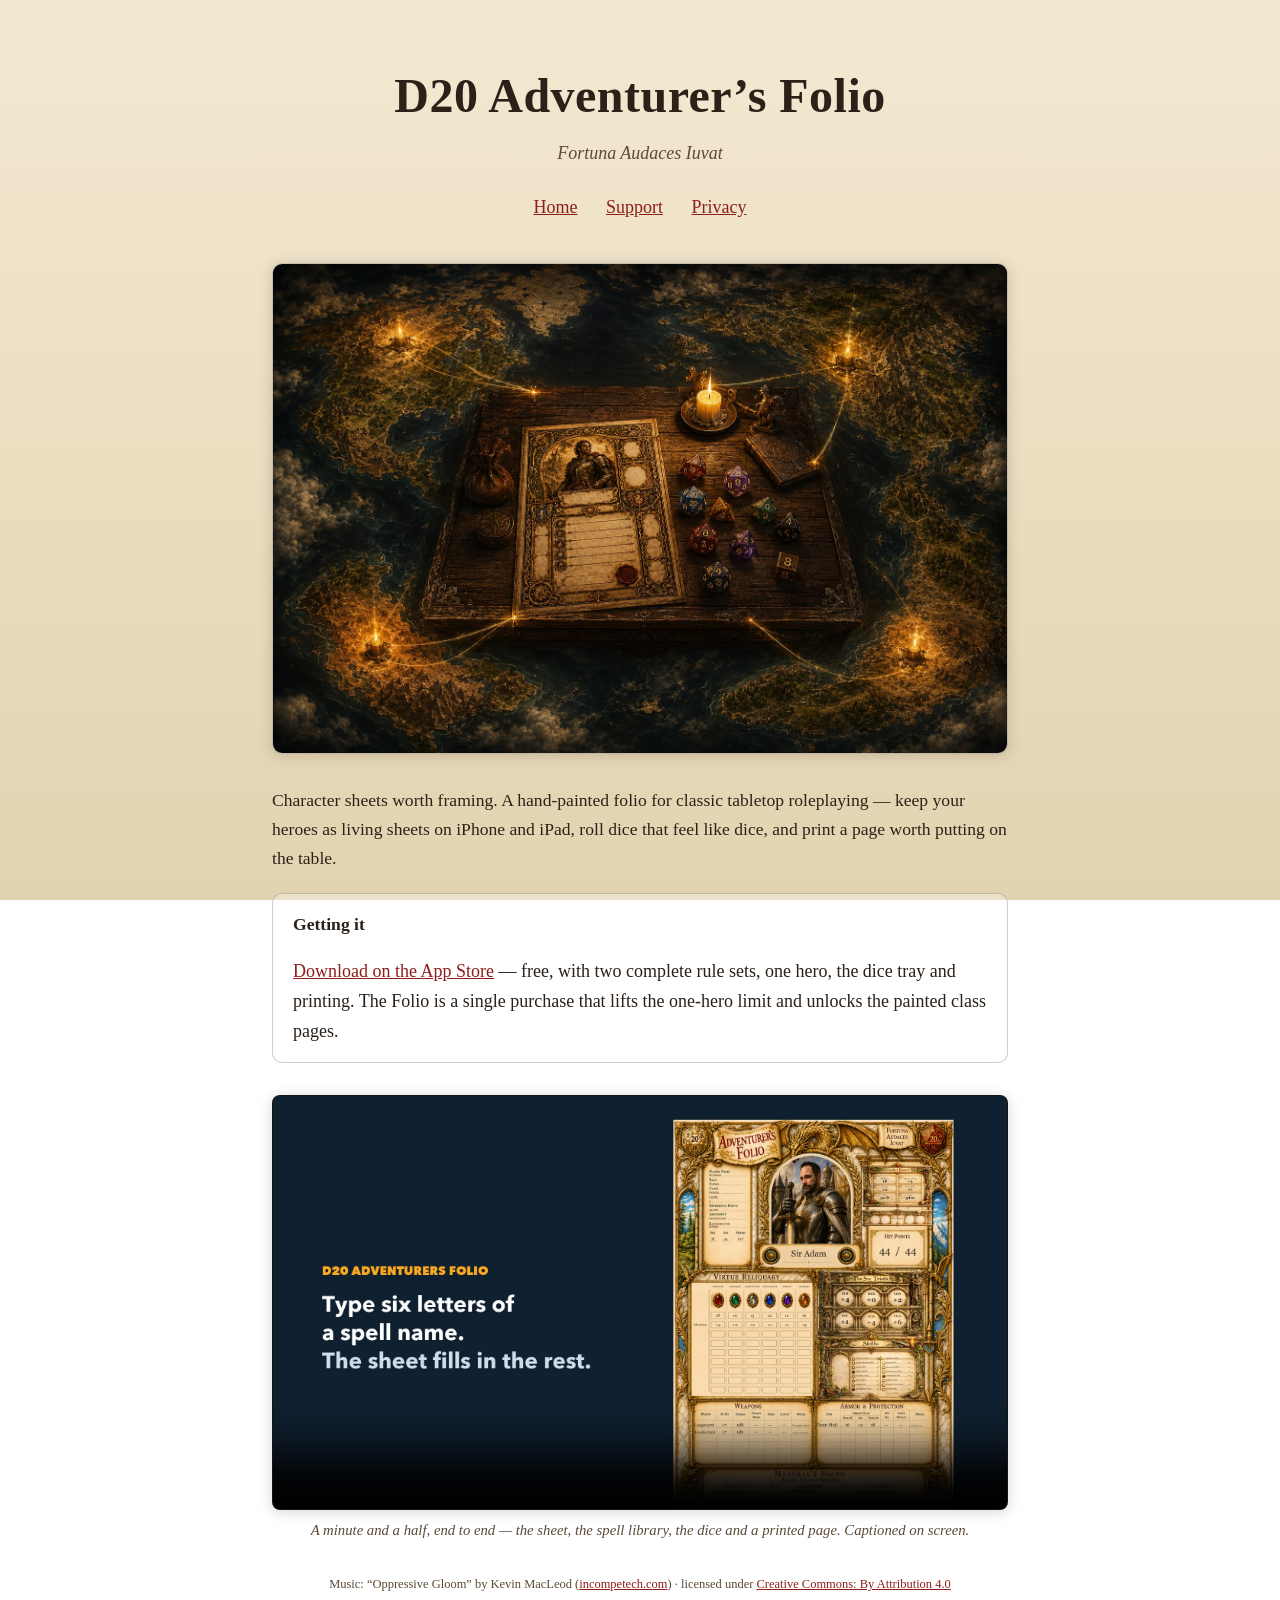
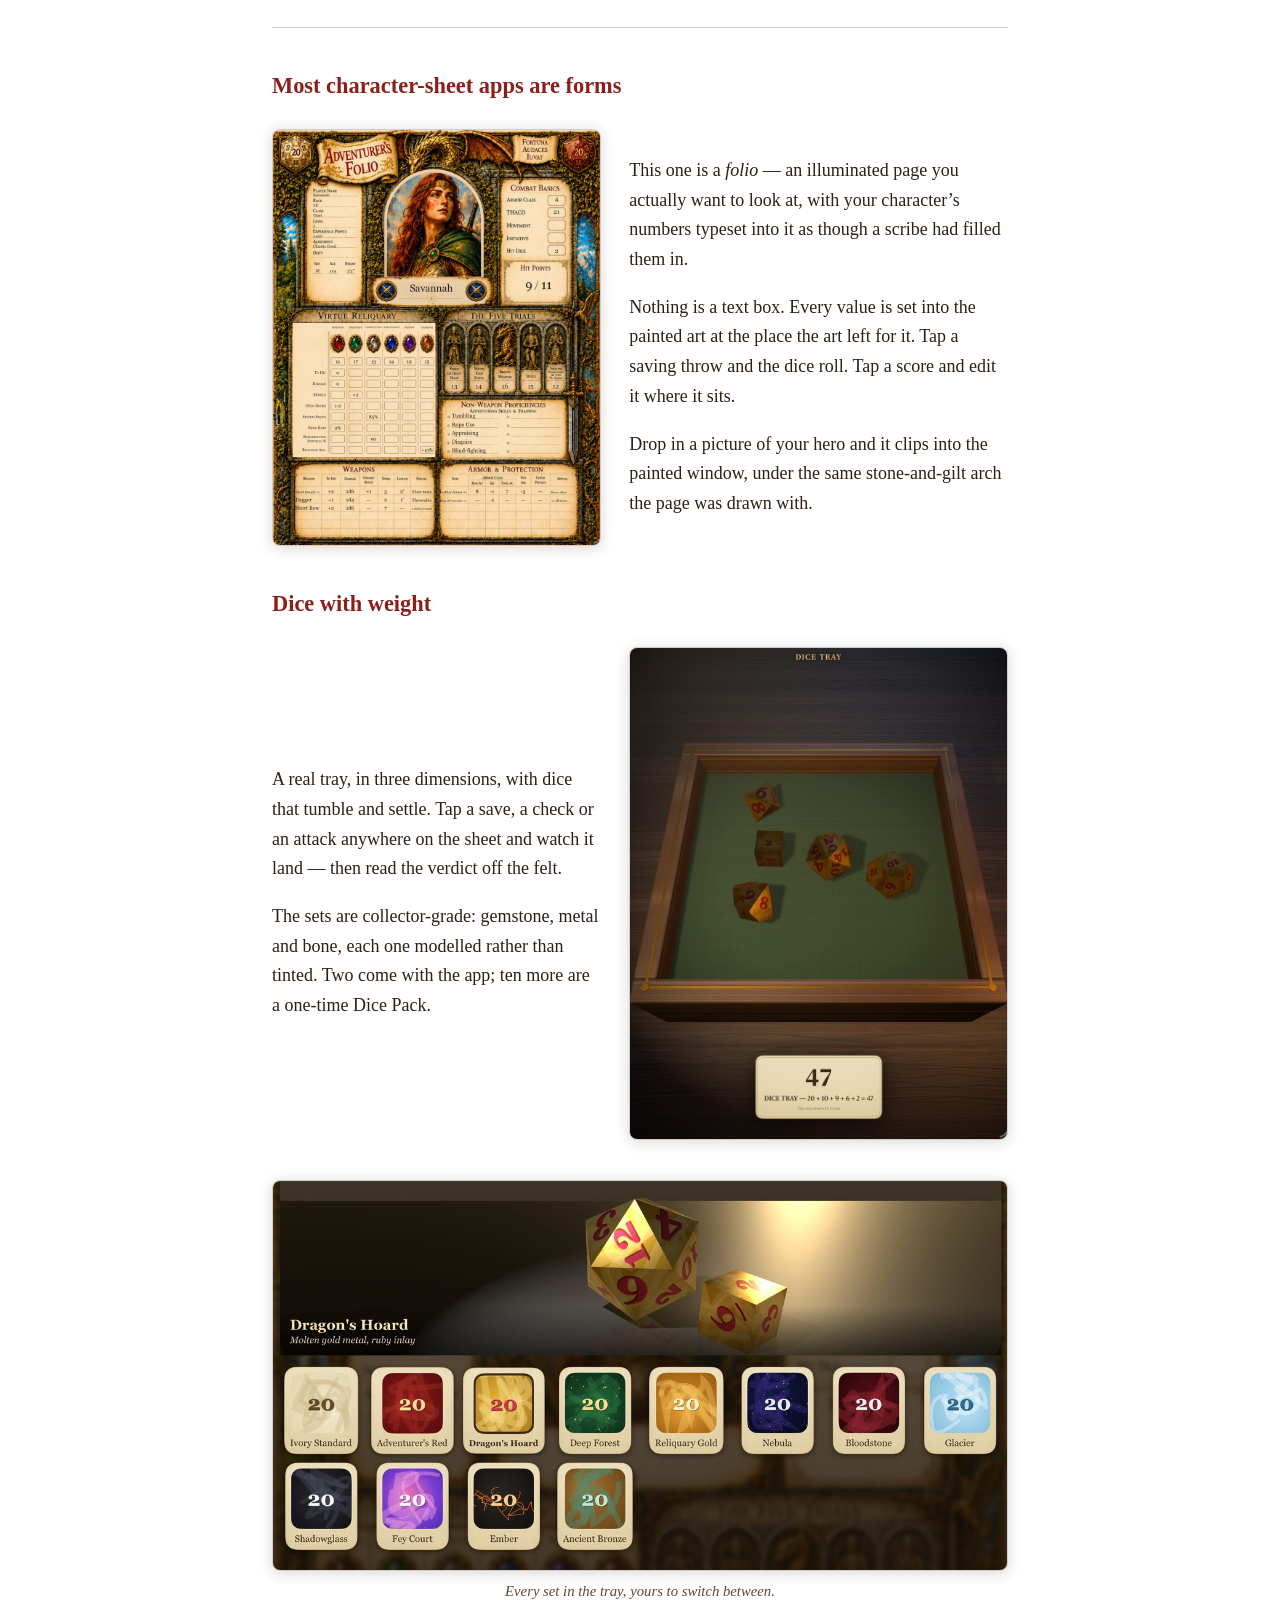
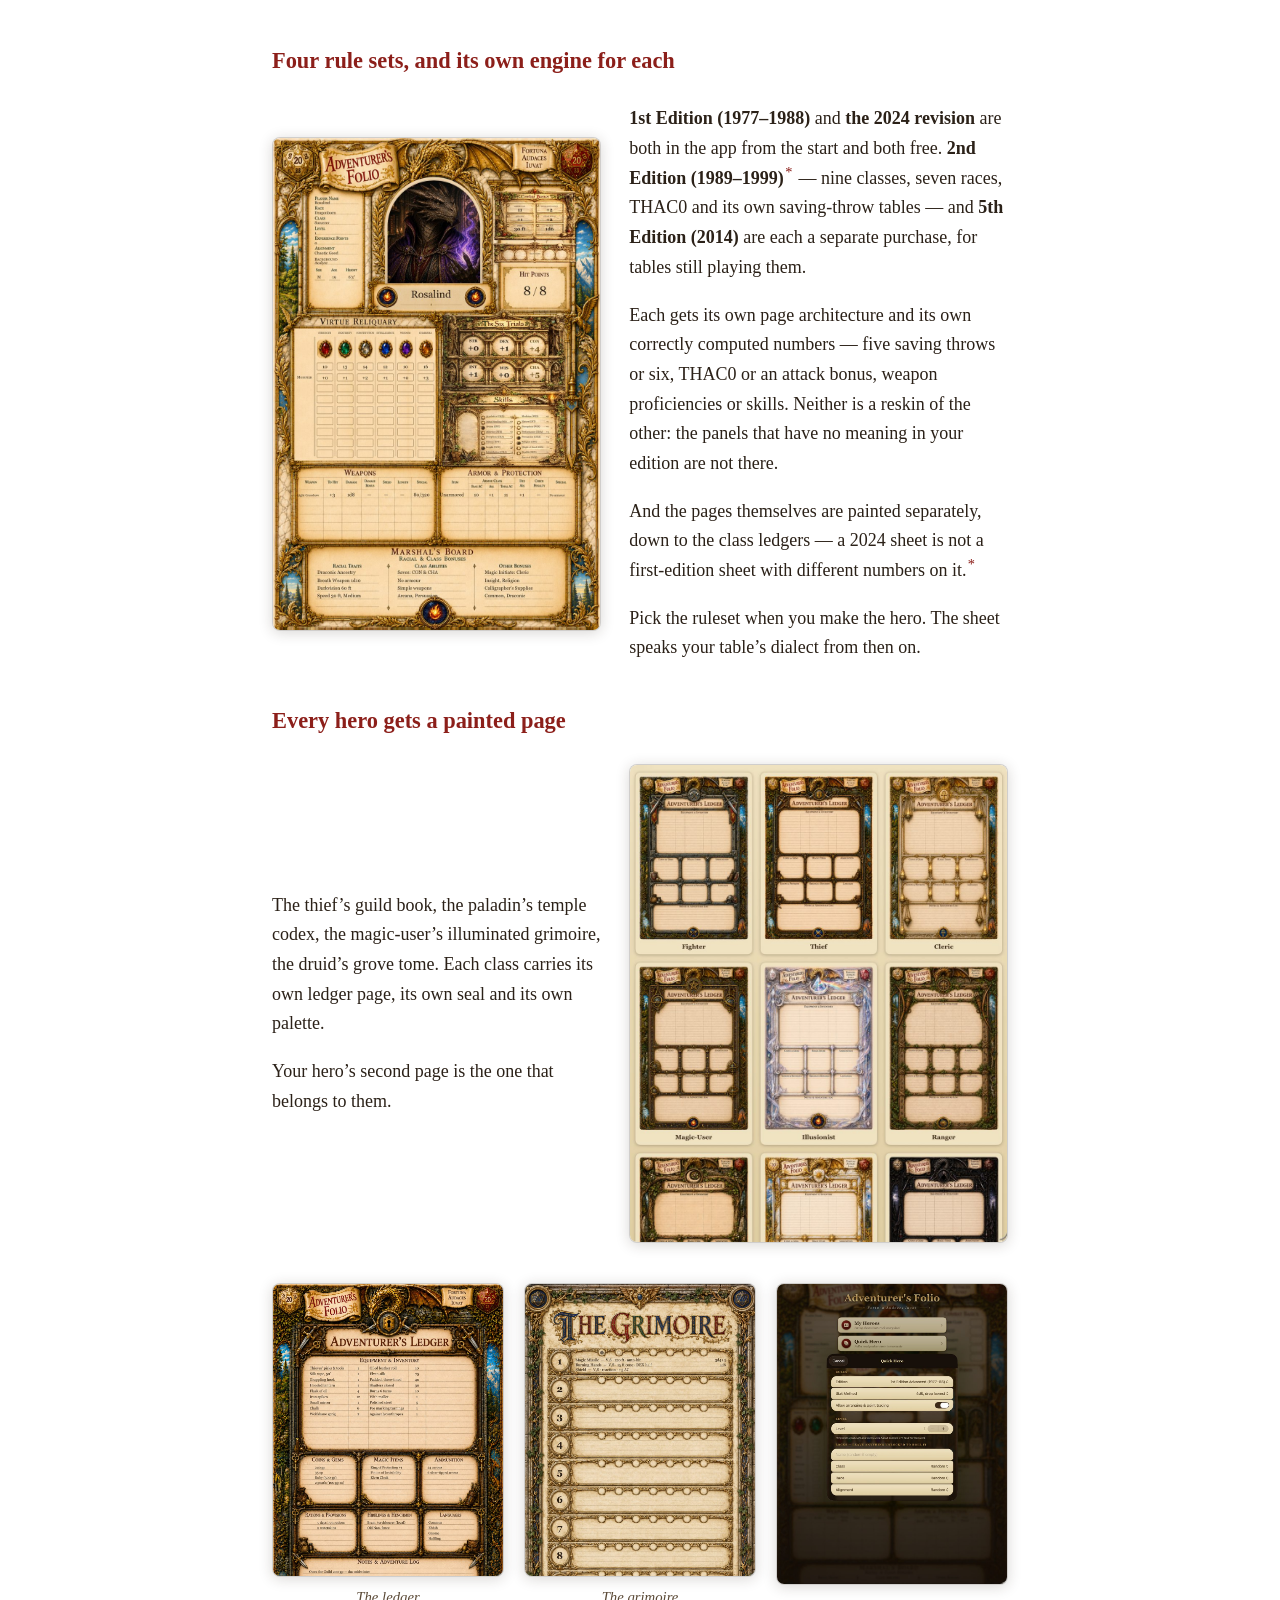
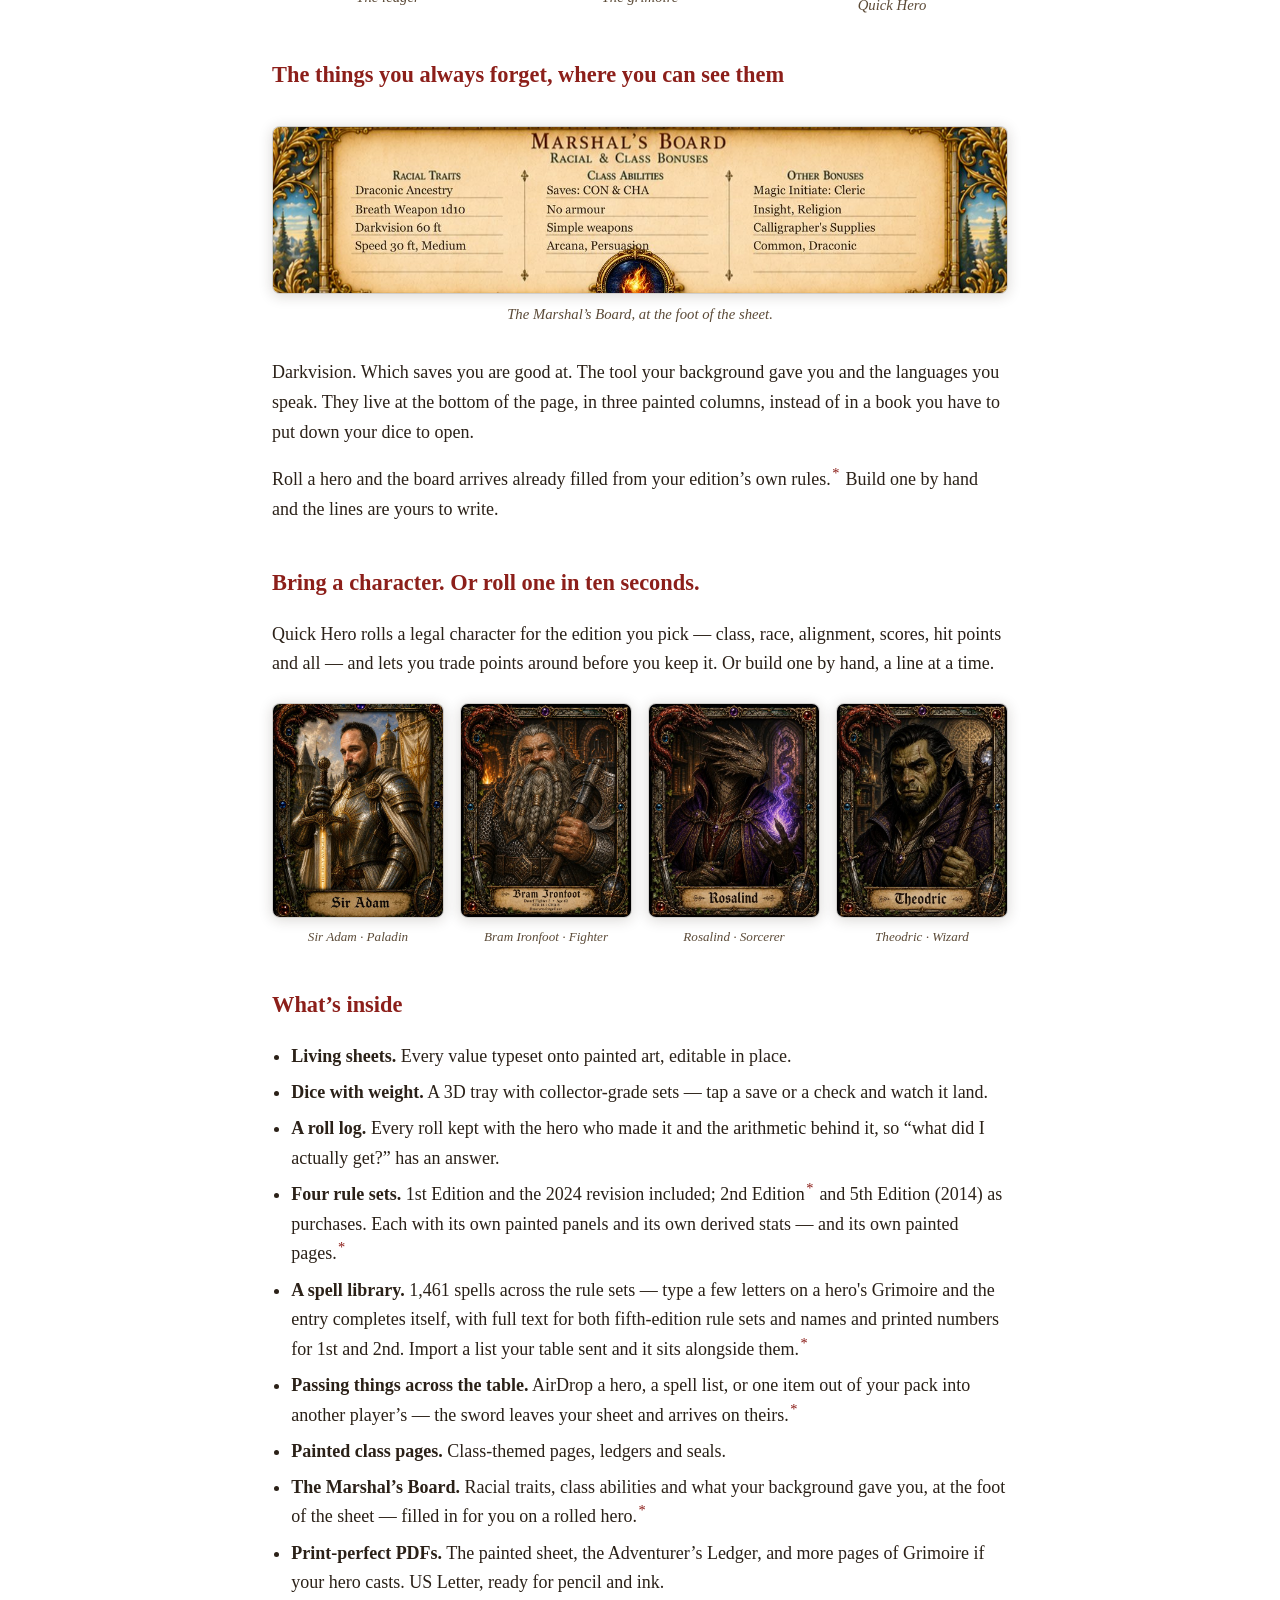
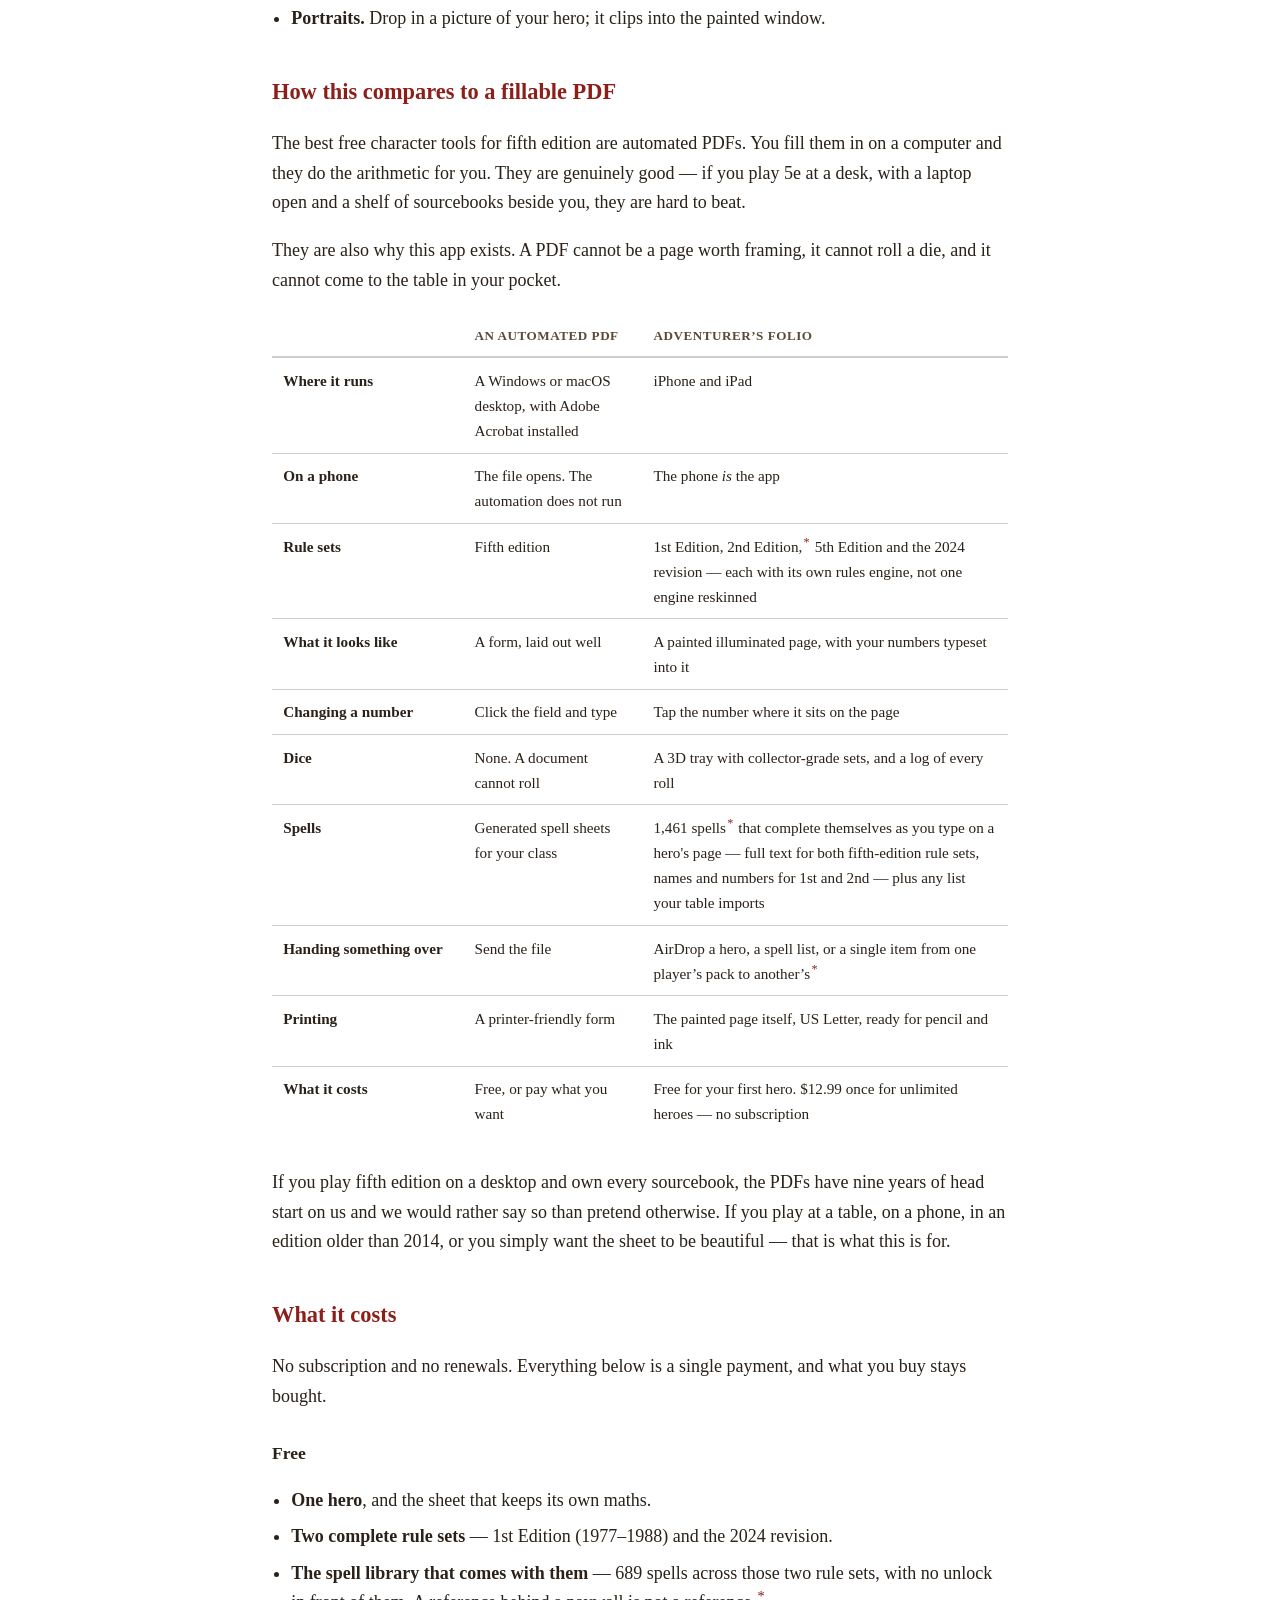
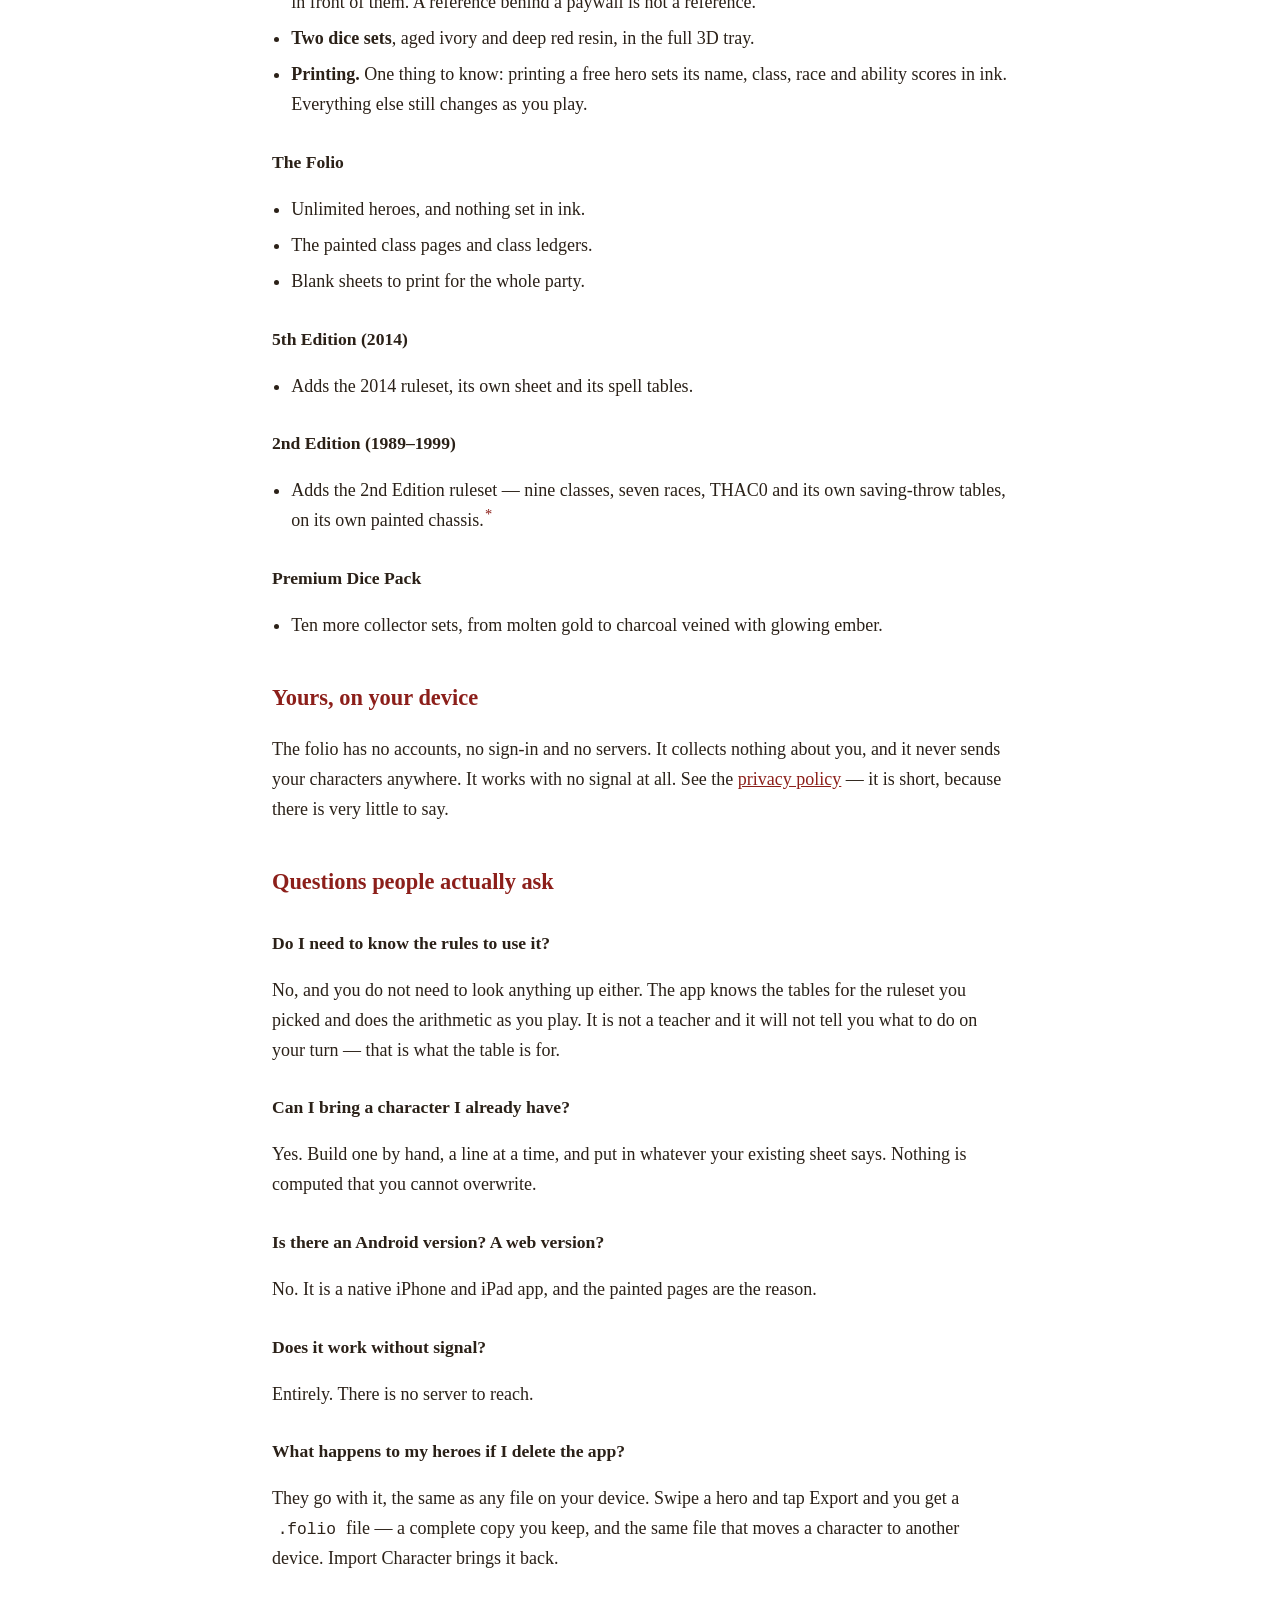
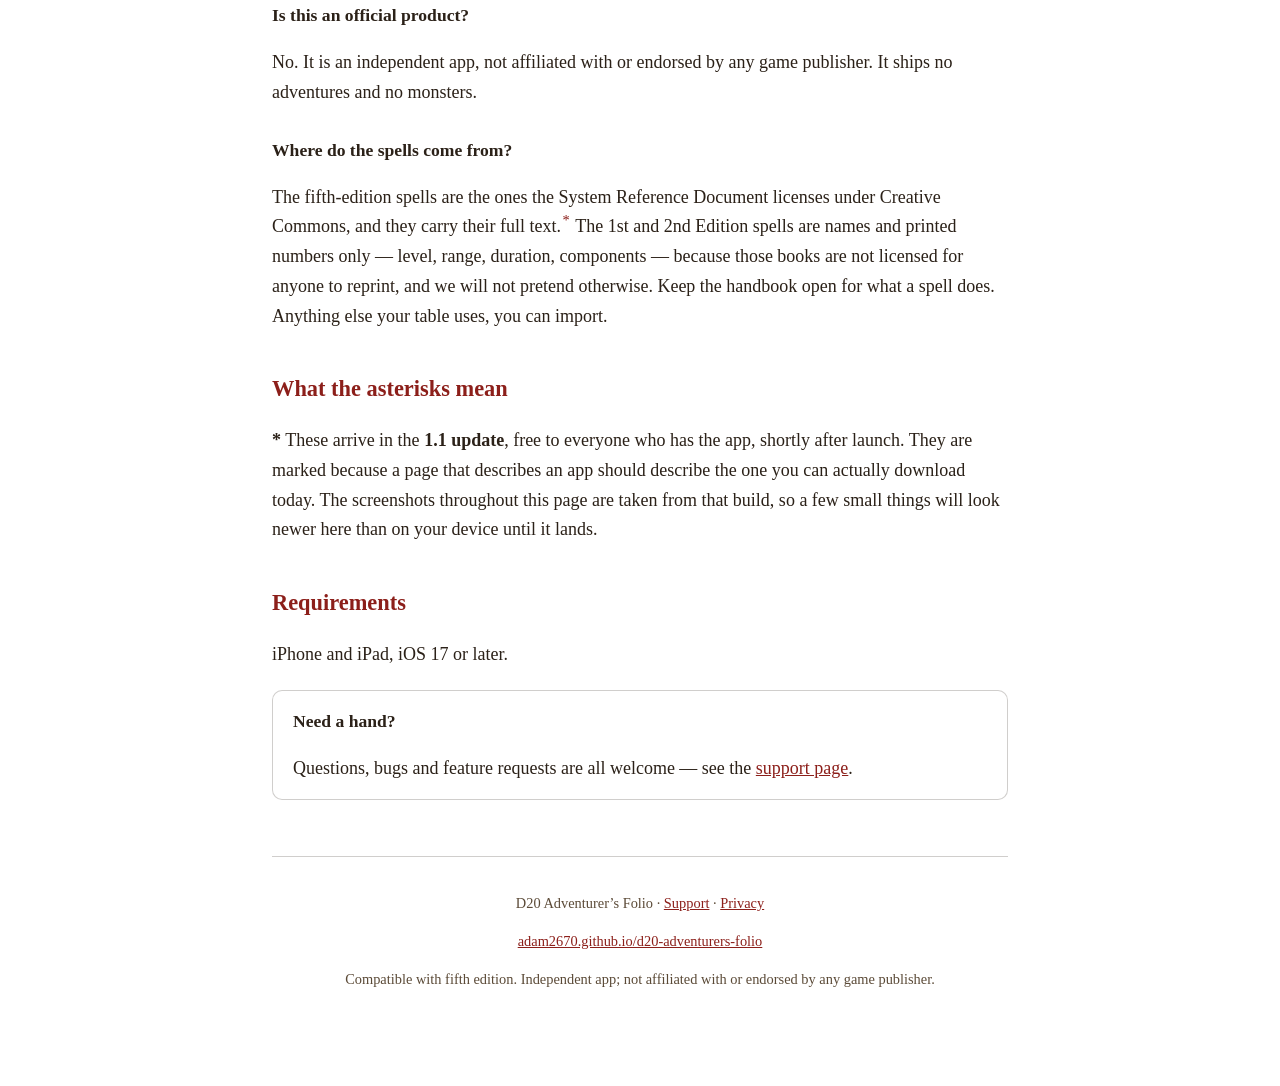
==== commit 5596776e: ""The rest" was already false, not just vague $12.99 is The Folio: it lifts the one-hero cap and unlo" ====
--- a/index.html
+++ b/index.html
@@ -338,7 +338,15 @@
     <tr>
       <th scope="row">What it costs</th>
       <td>Free, or pay what you want</td>
-      <td>Free for your first hero. $12.99 once for the rest &mdash; no subscription</td>
+      <td>Free for your first hero. $12.99 once for unlimited heroes &mdash; no subscription</td>
+<!-- "for the rest" was FALSE on the reading a stranger takes, not merely vague. $12.99 is The Folio:
+     it lifts the one-hero cap and unlocks the painted class pages, blank sheets and unlimited
+     reprints. It does NOT buy 5th Edition (2014) or the Premium Dice Pack, $4.99 each TODAY, nor
+     Dice Pack II or the Second Ledger Set once those approve. So "the rest" read as "the rest of the
+     app" and that was already wrong. Corrected 2026-08-30.
+     THE RULE: name the thing being unlocked, never what is left over. "The rest" and "everything
+     else" have to be re-checked every time an IAP lands; "unlimited heroes" never does. This is the
+     SECOND "the rest" on this page - the dice one was fixed 29 Aug for the same reason. -->
     </tr>
   </tbody>
 </table>
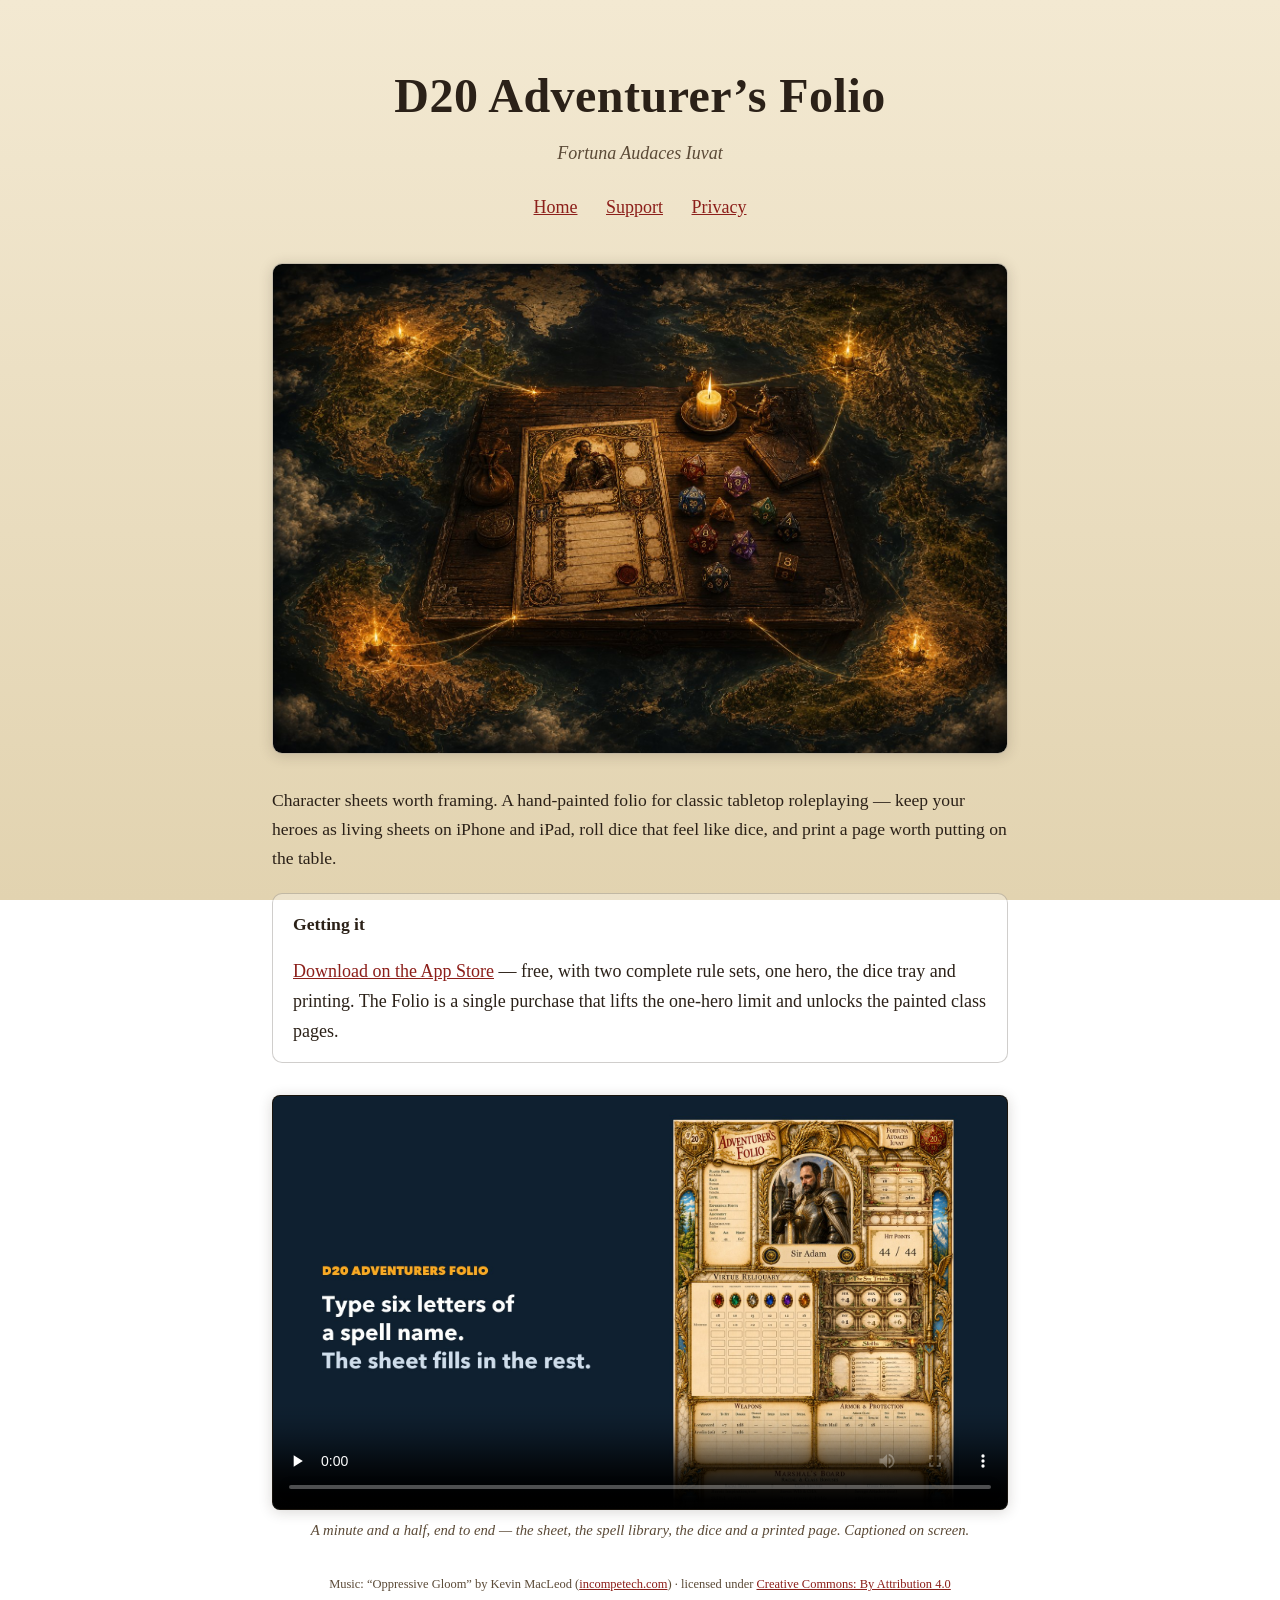
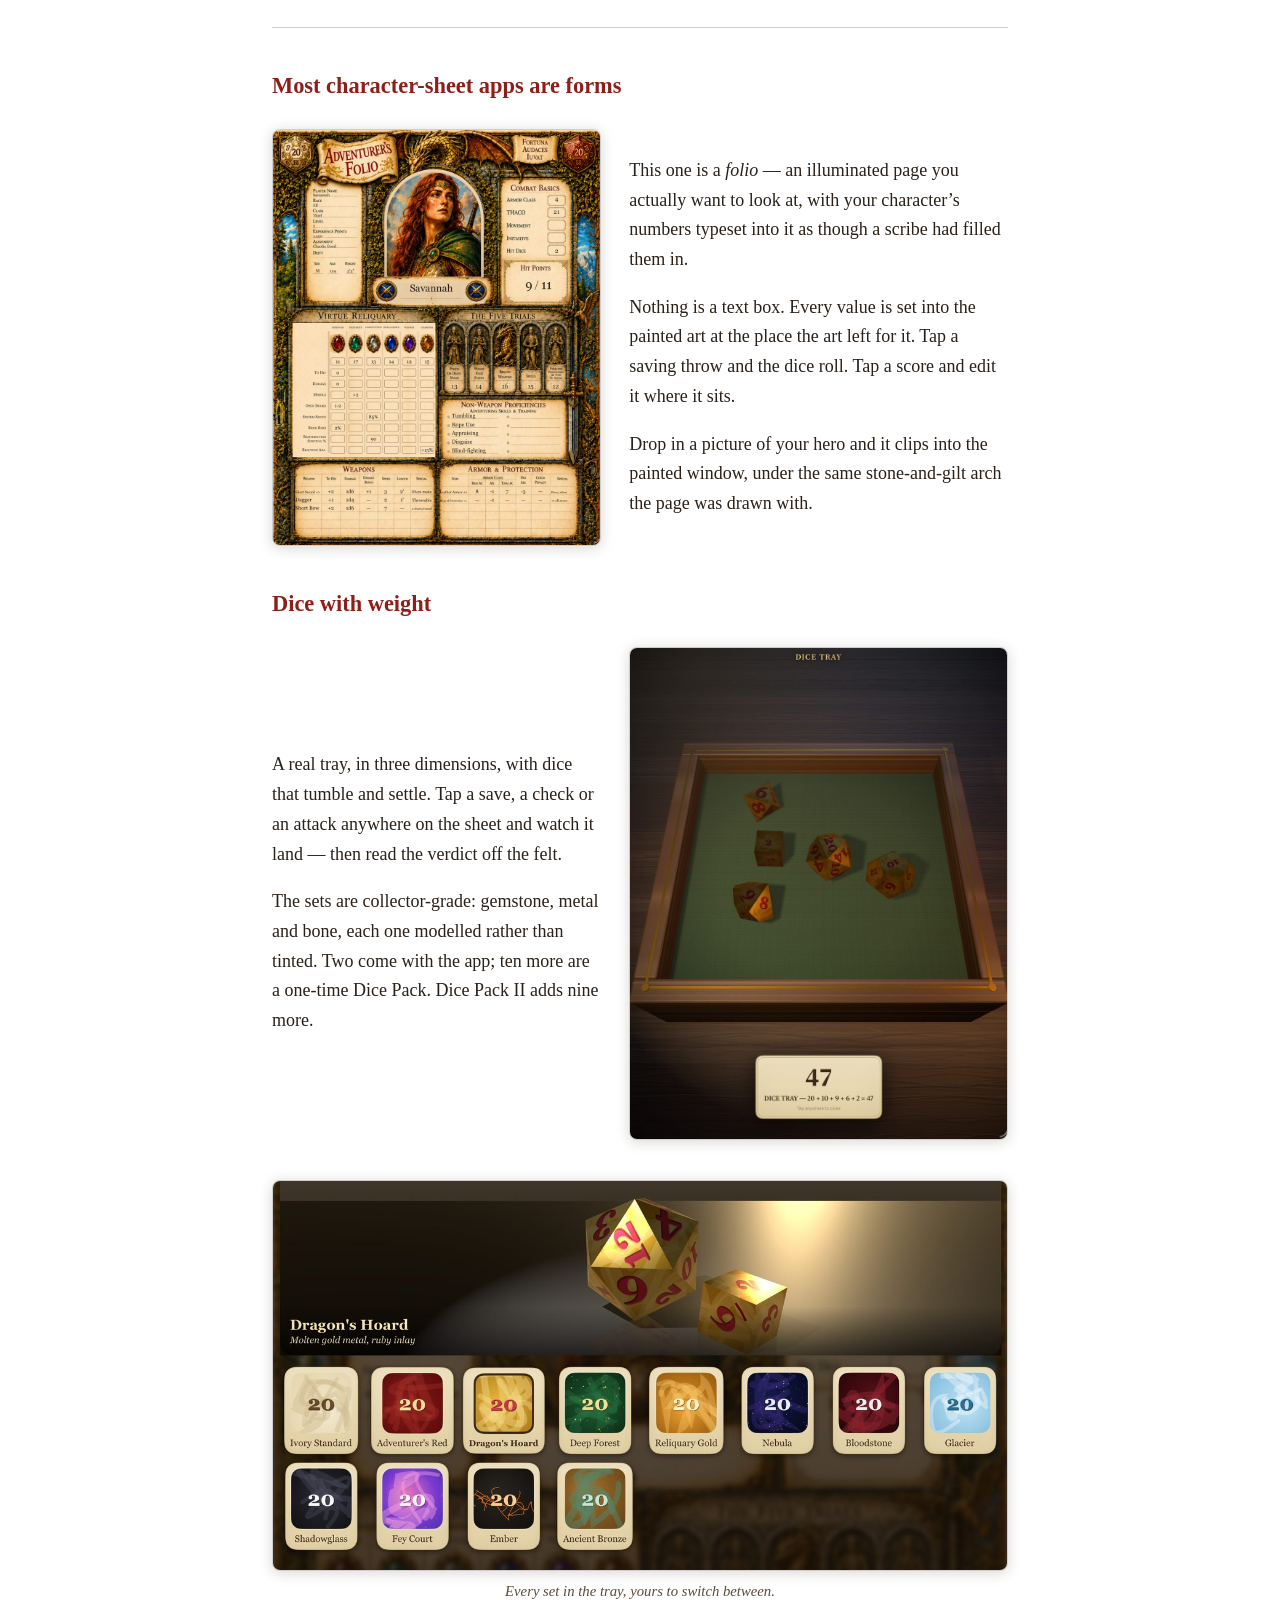
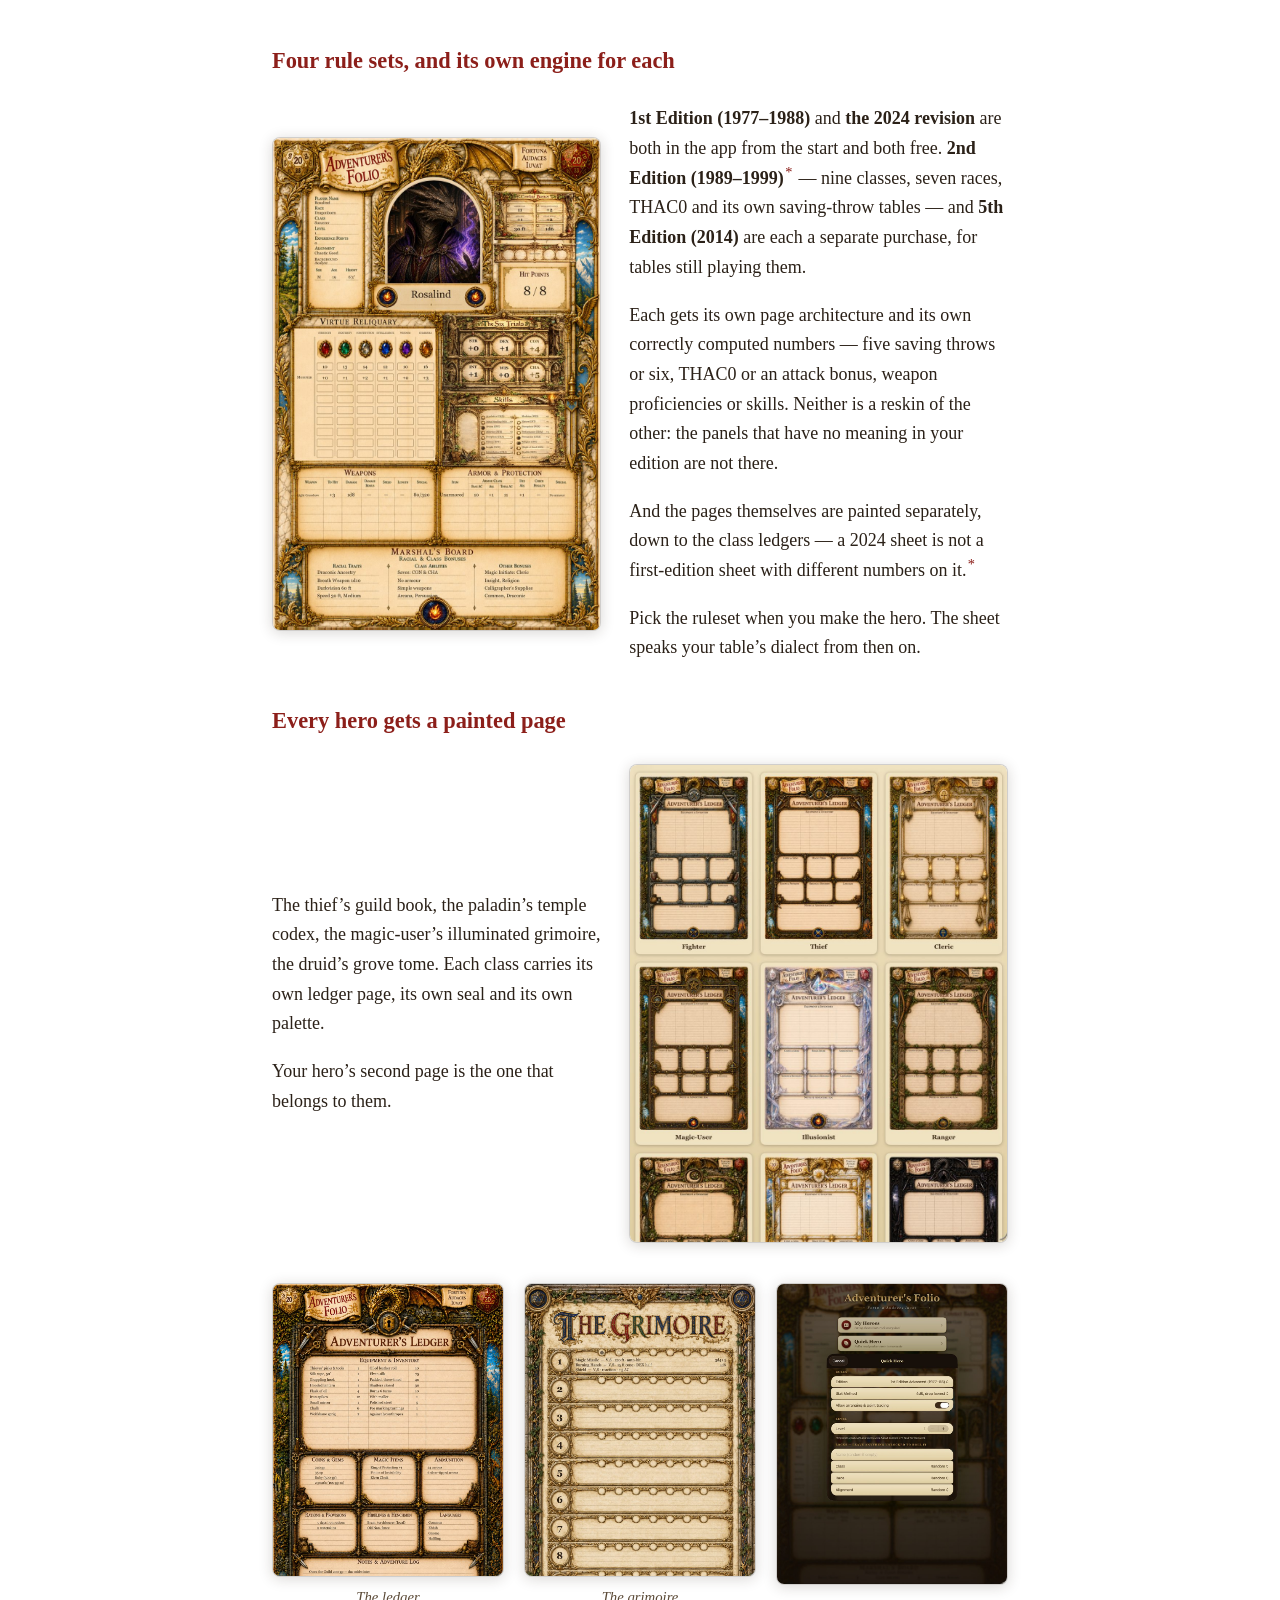
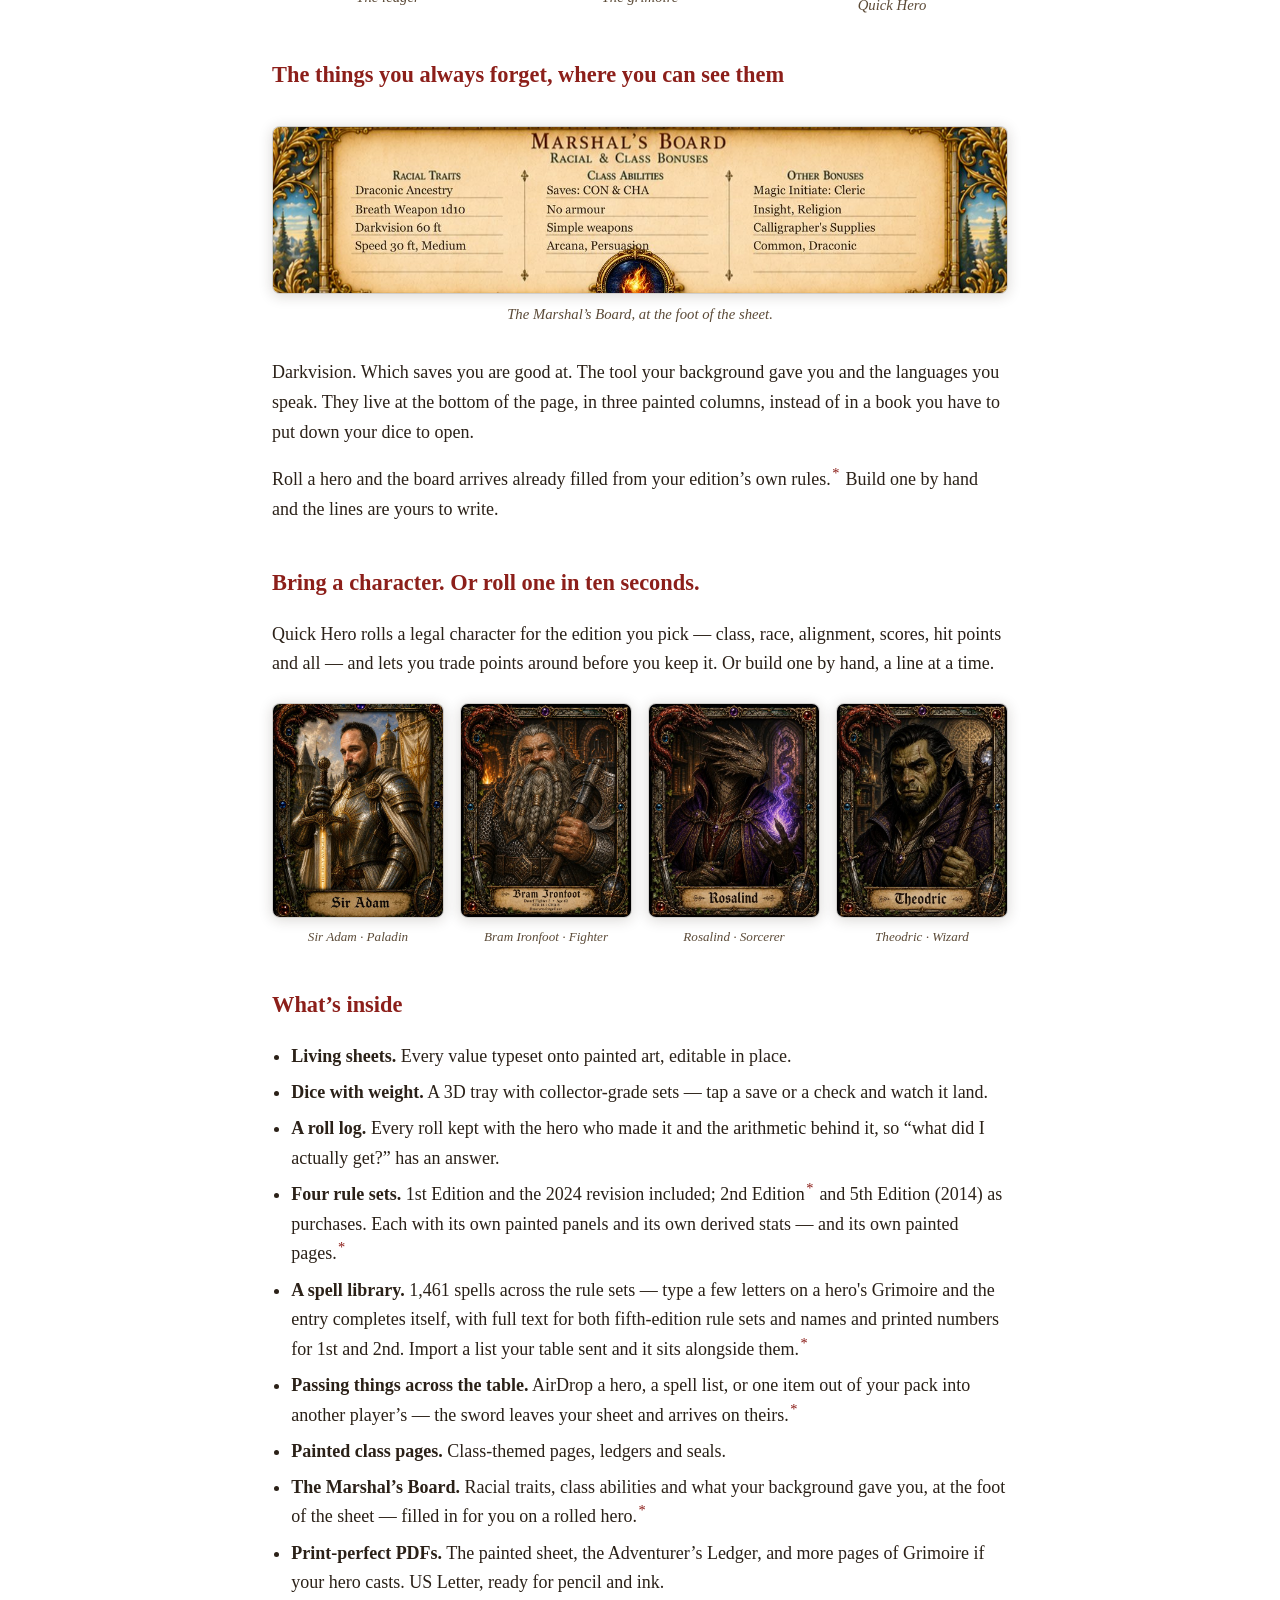
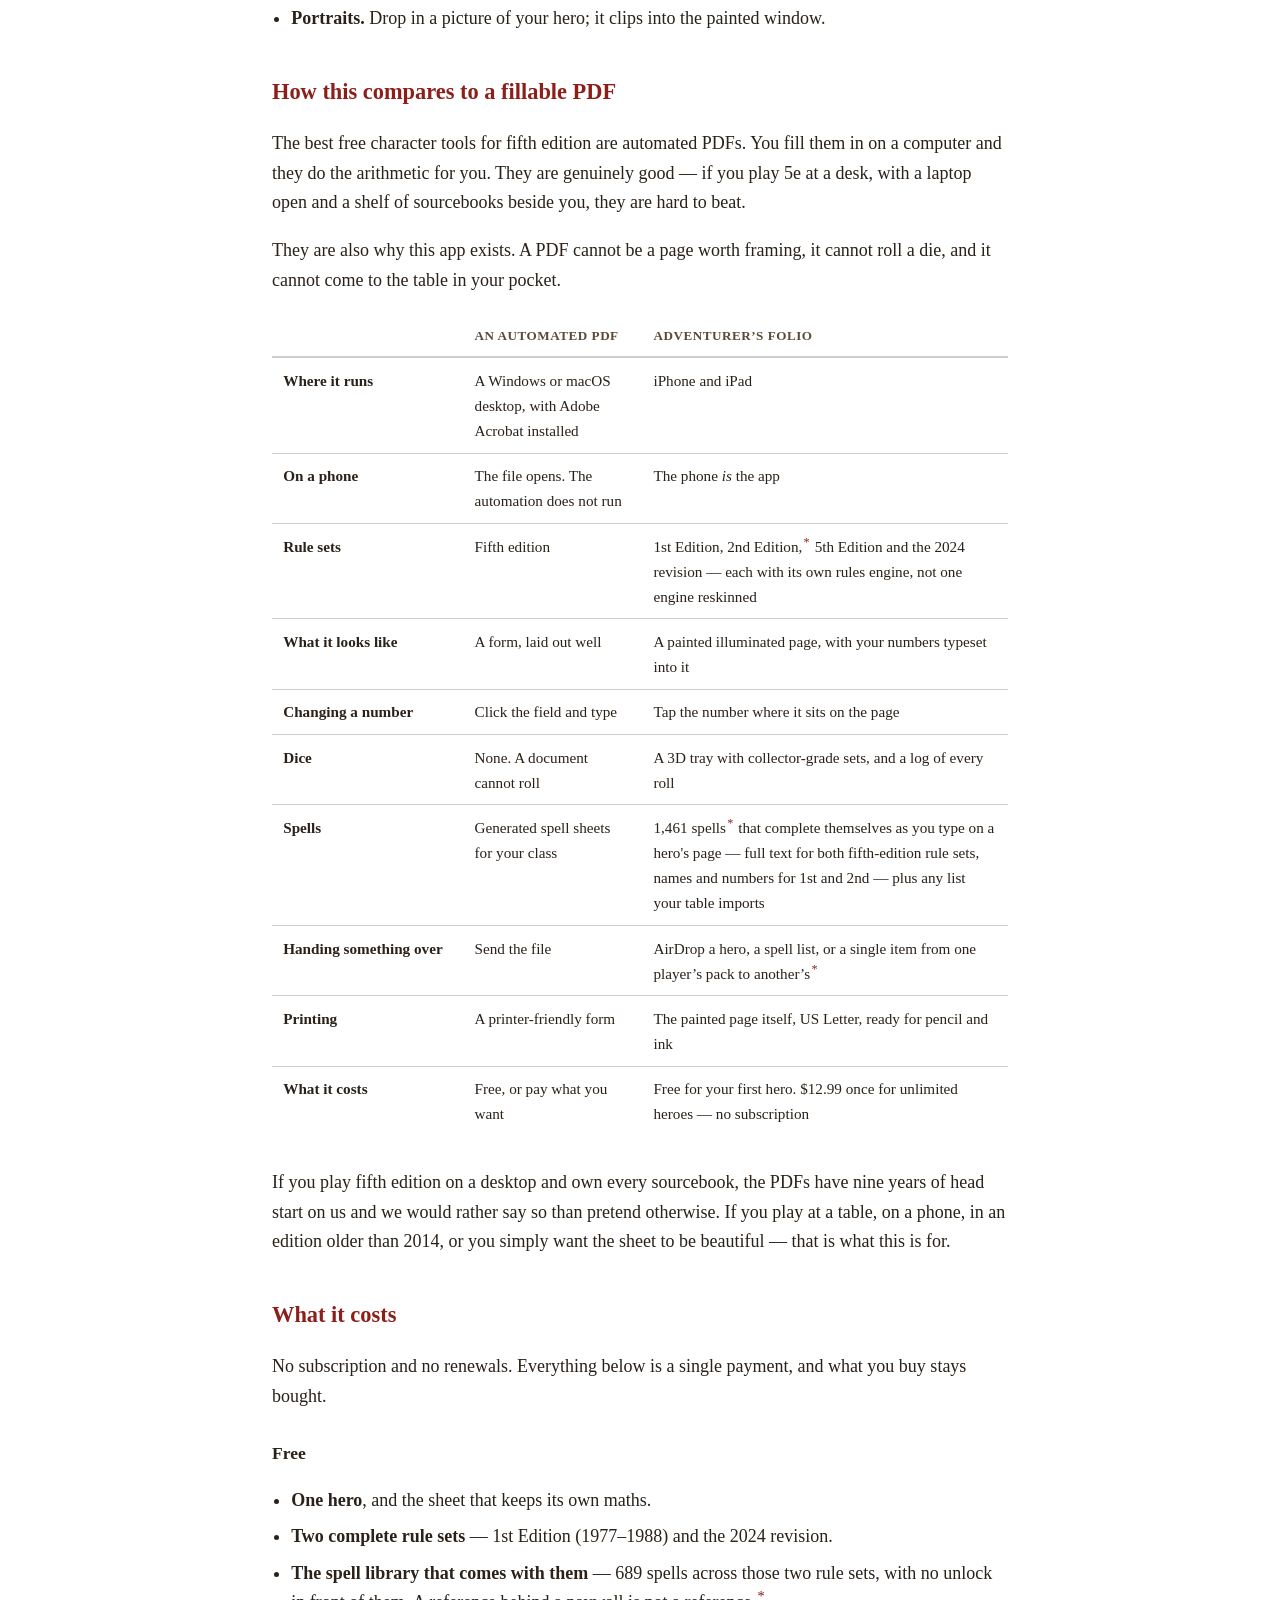
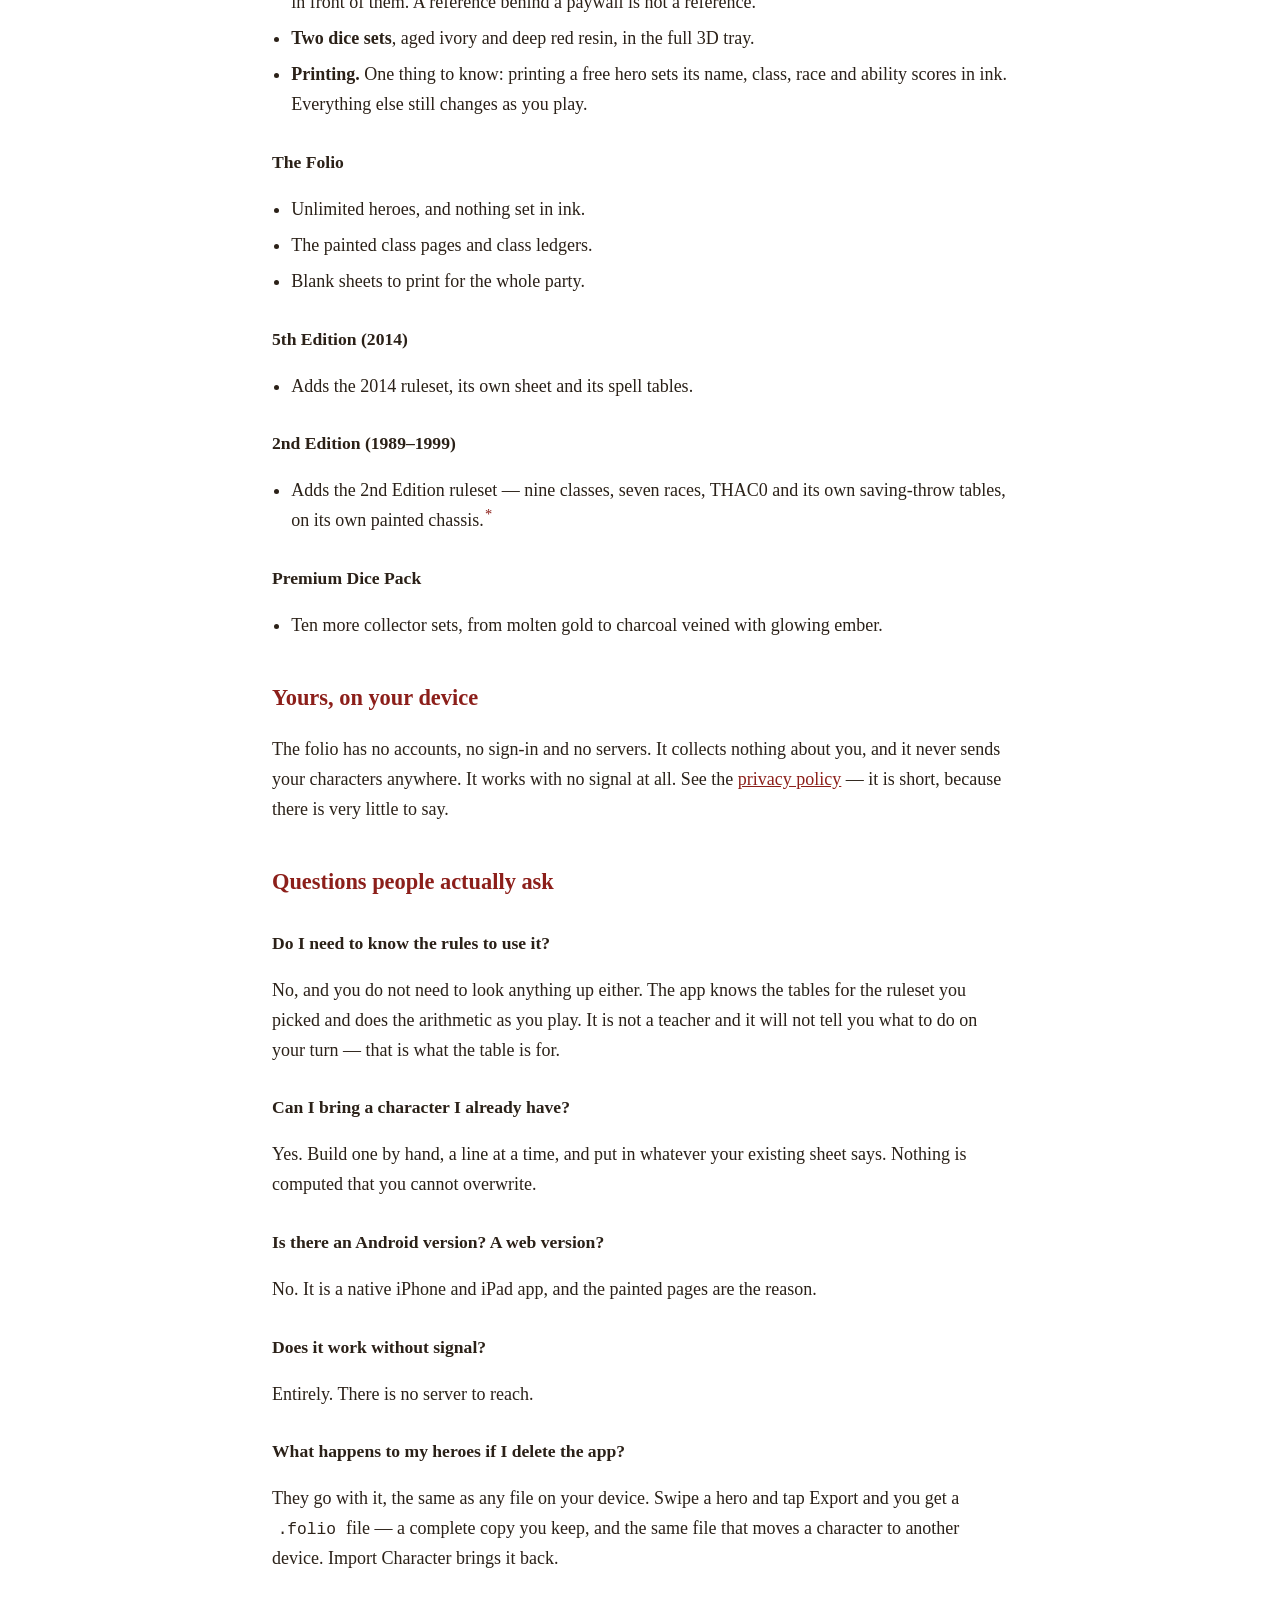
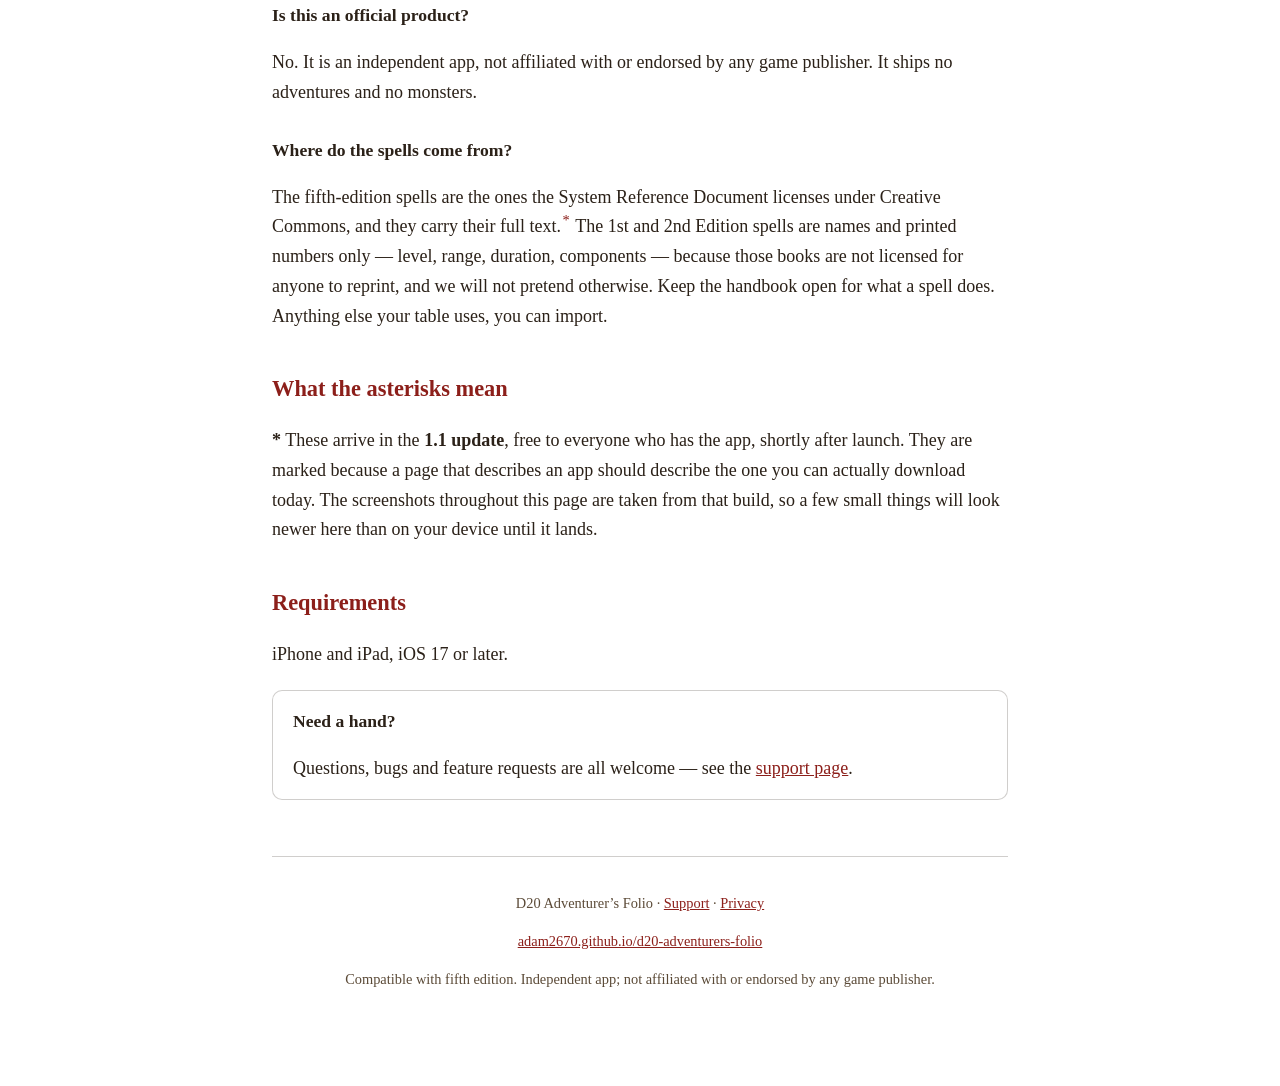
==== commit 660eb32e: "Dice Pack II is approved and purchasable, so the page may say so" ====
--- a/index.html
+++ b/index.html
@@ -151,7 +151,7 @@
     then read the verdict off the felt.</p>
     <p>The sets are collector-grade: gemstone, metal and bone, each one
     modelled rather than tinted. Two come with the app; ten more are a
-    one-time Dice Pack.</p>
+    one-time Dice Pack. Dice Pack II adds nine more.</p>
 <!-- "the rest" was wrong and it was wrong about what money buys: there are 21 sets in
      DiceSets.swift - 2 free, 10 in Premium Dice Pack (APPROVED, purchasable), 9 in Dice
      Pack II (MISSING_METADATA, NOT purchasable). "The rest" promised all 19 for one
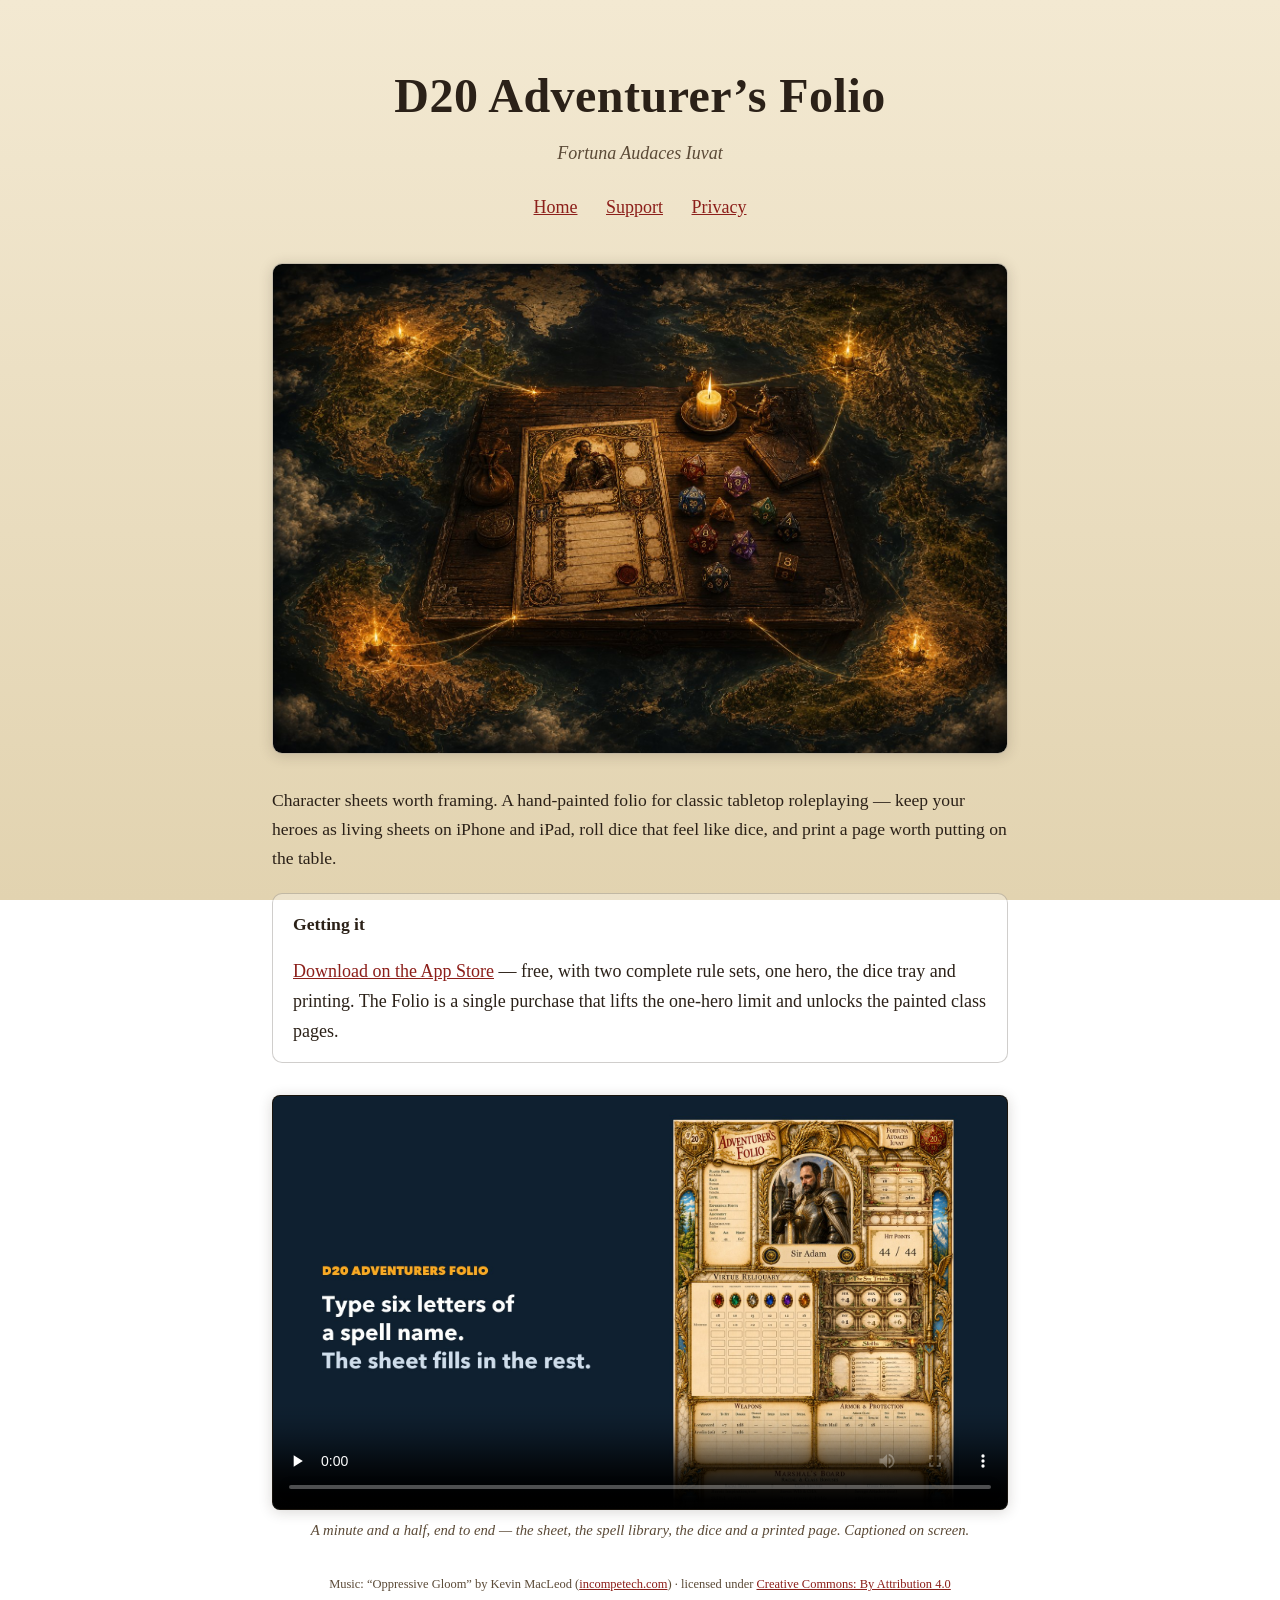
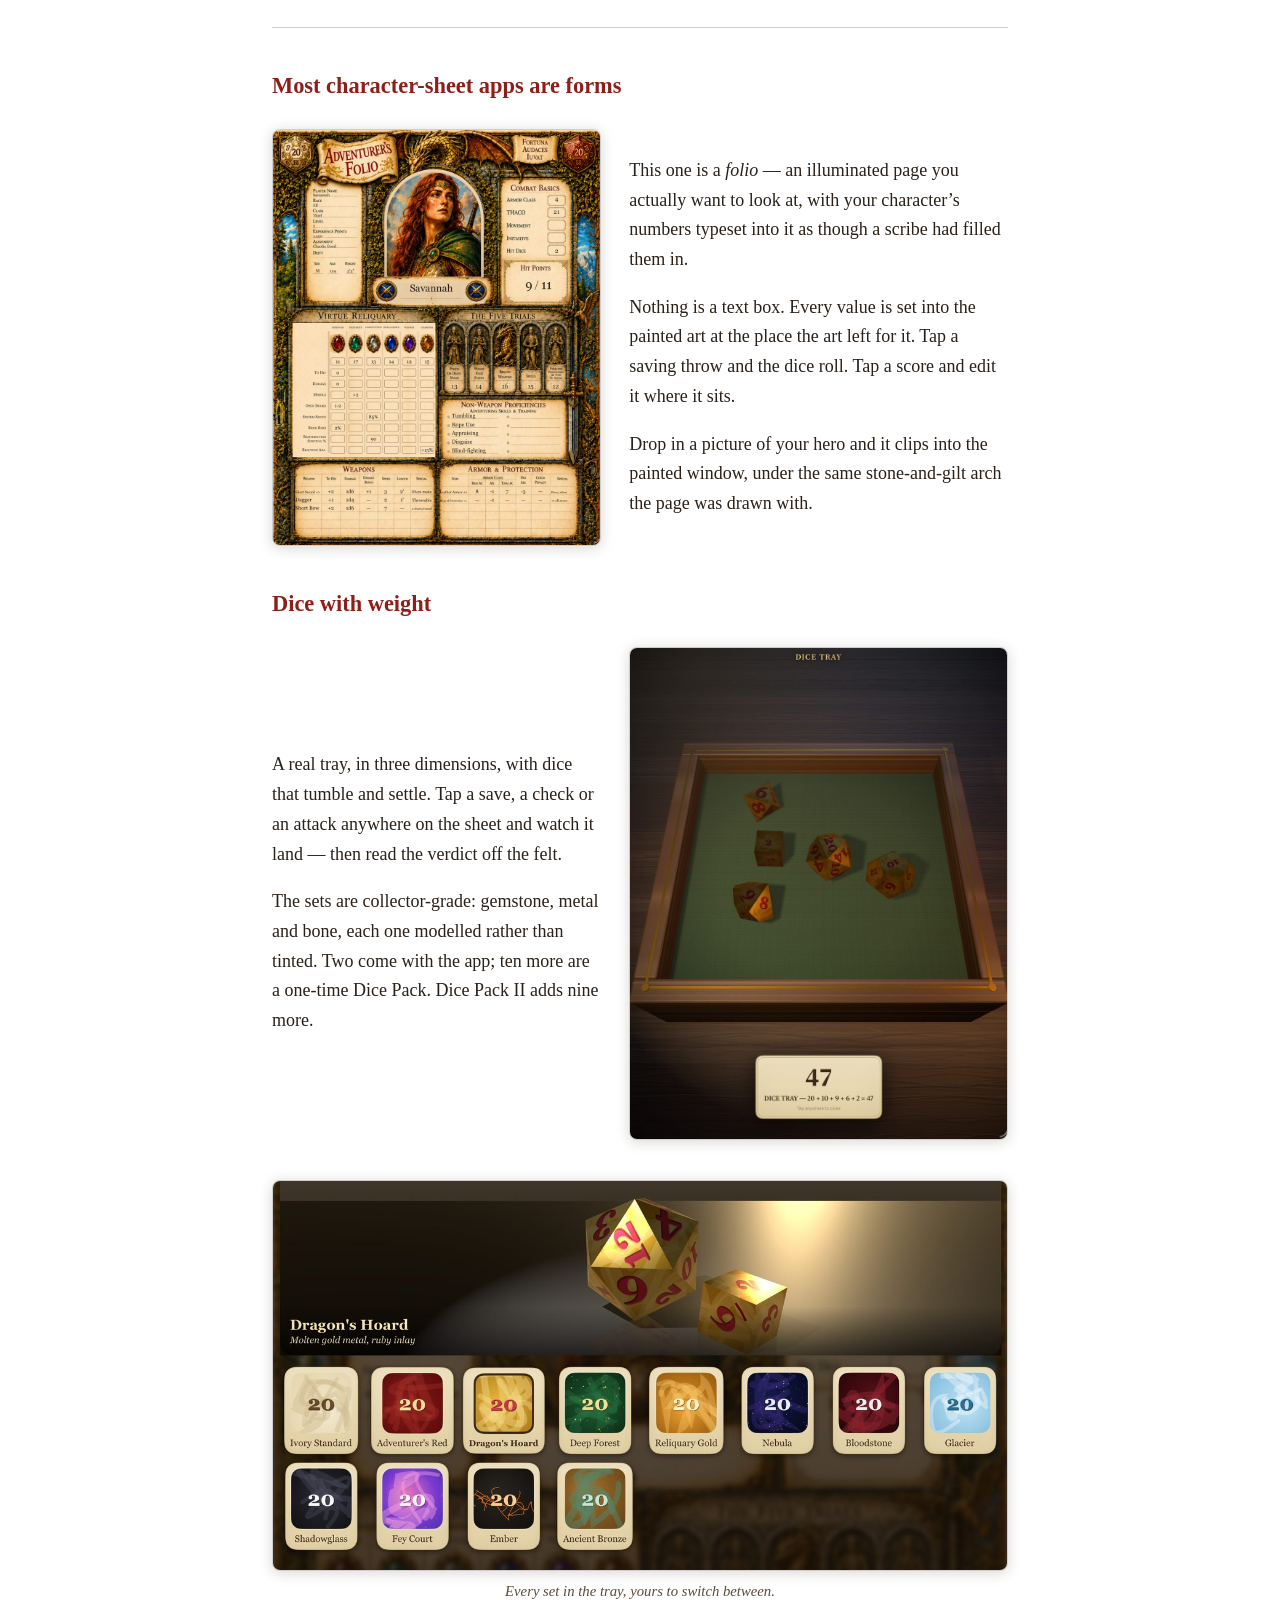
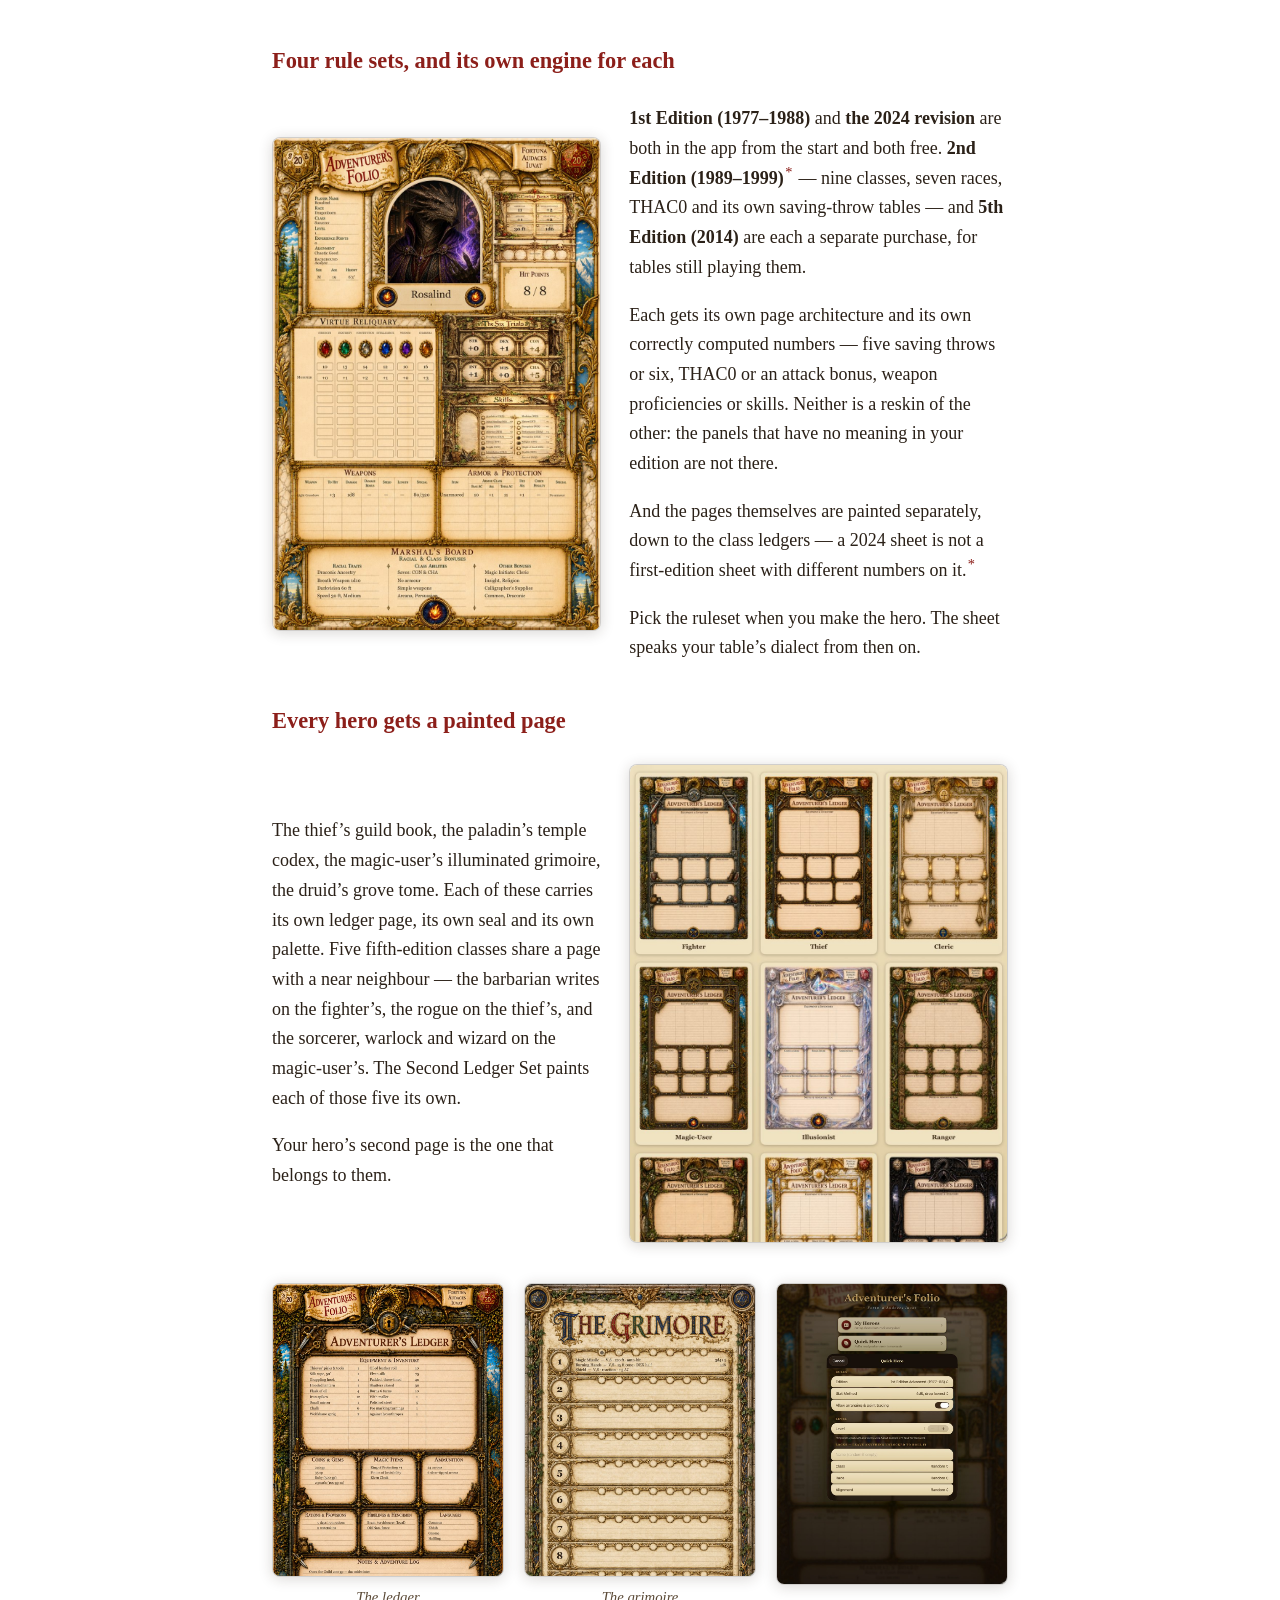
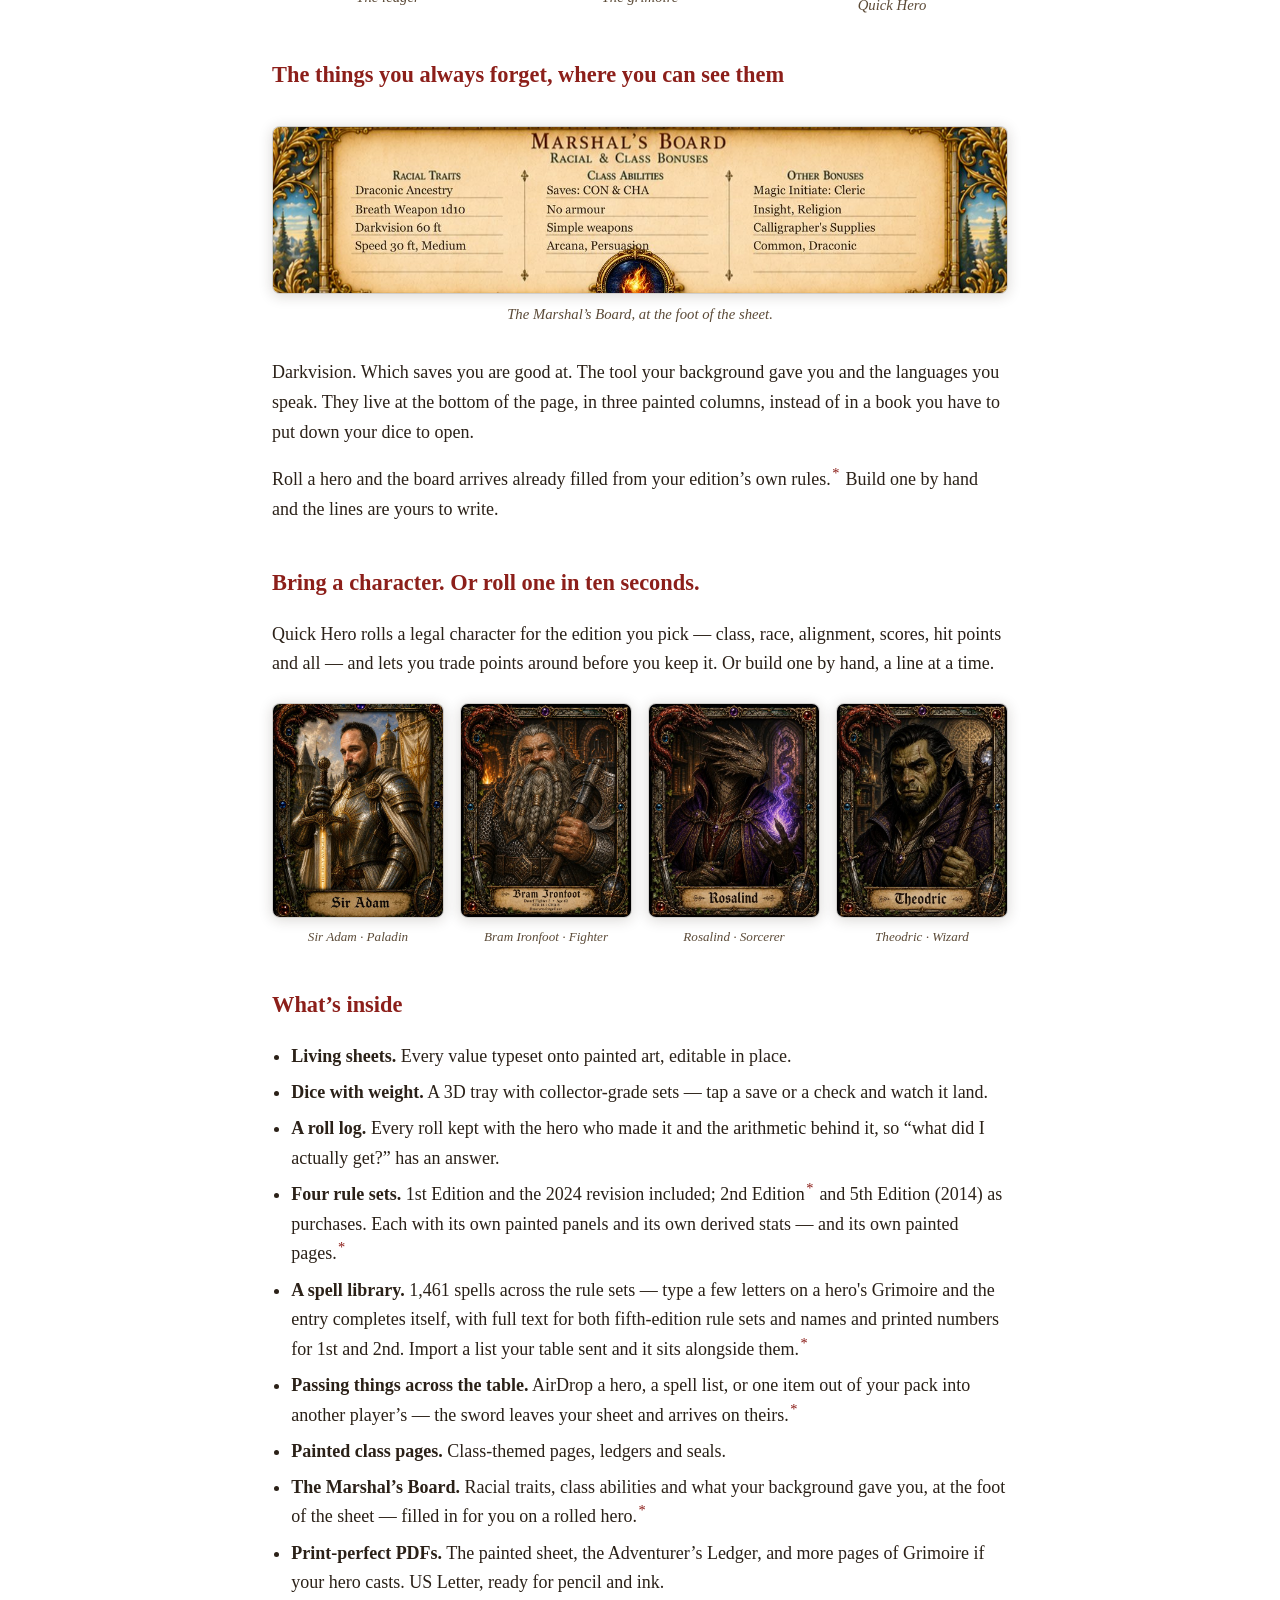
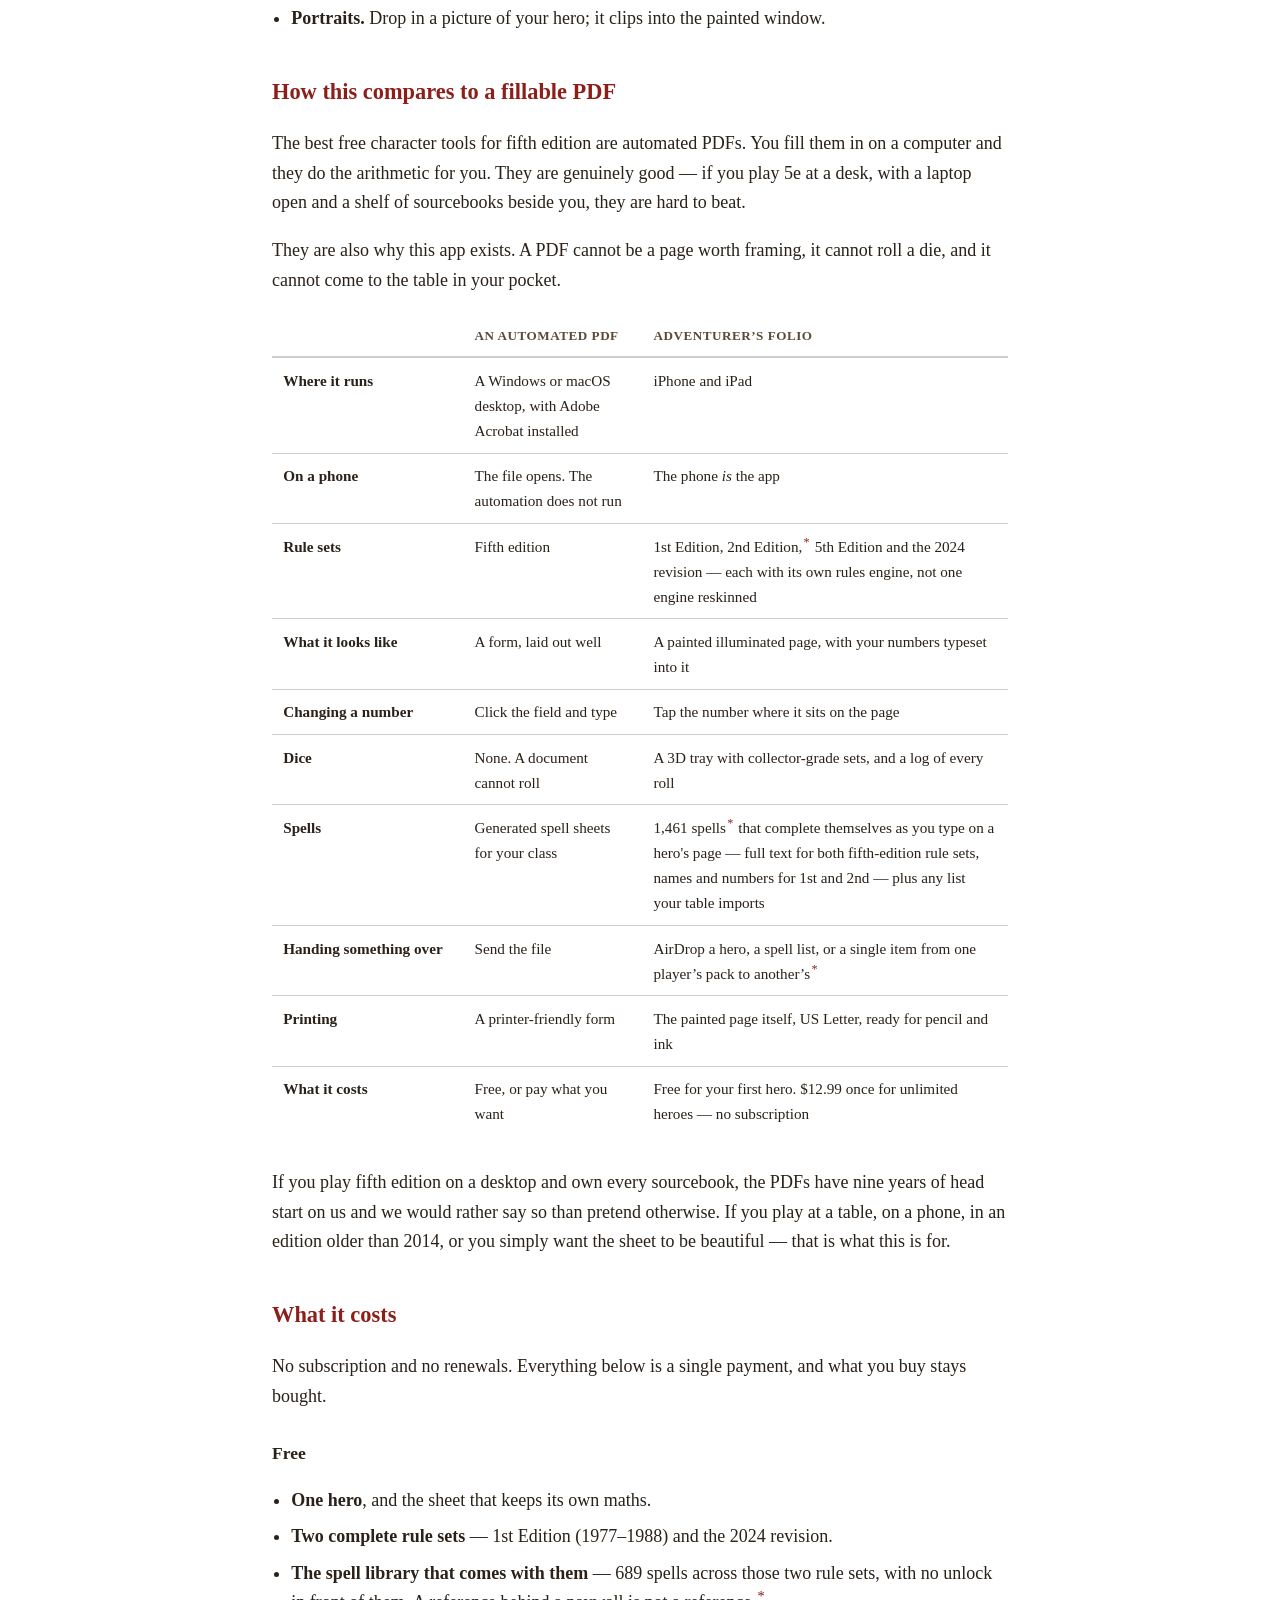
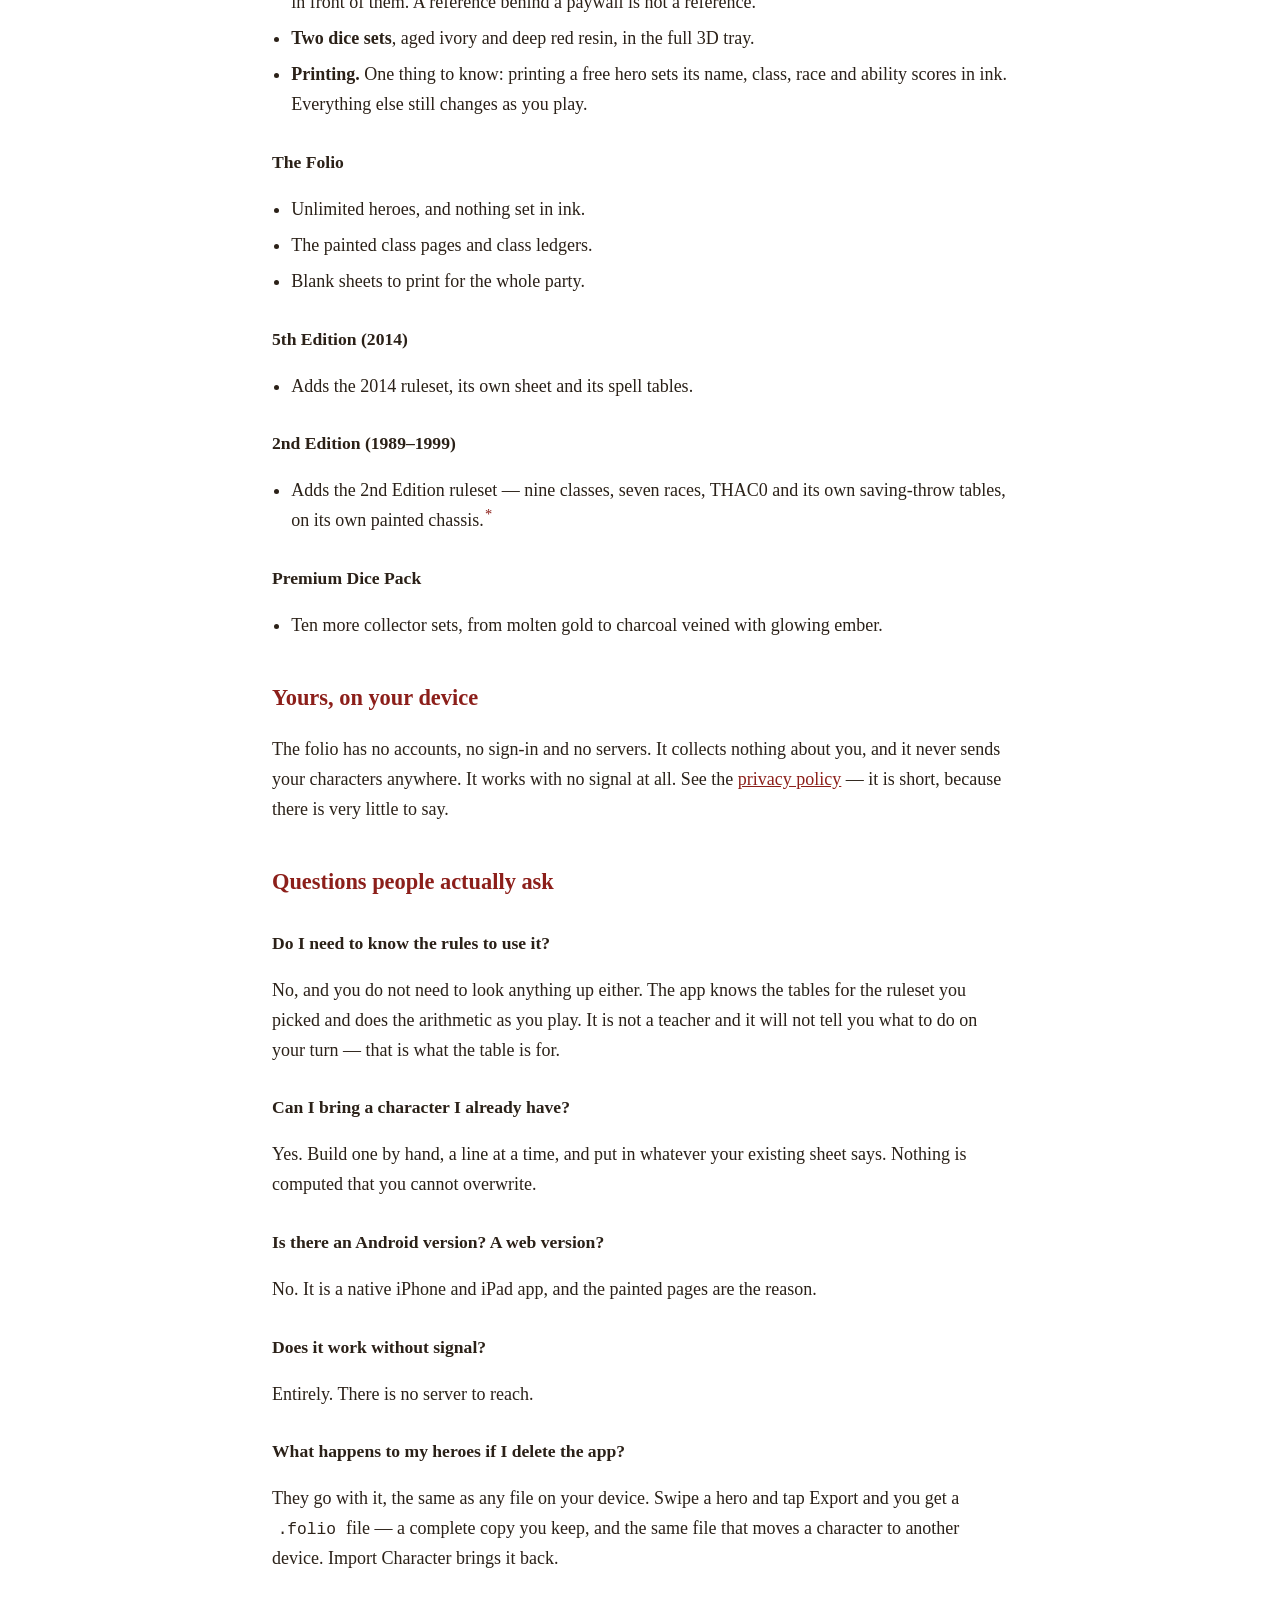
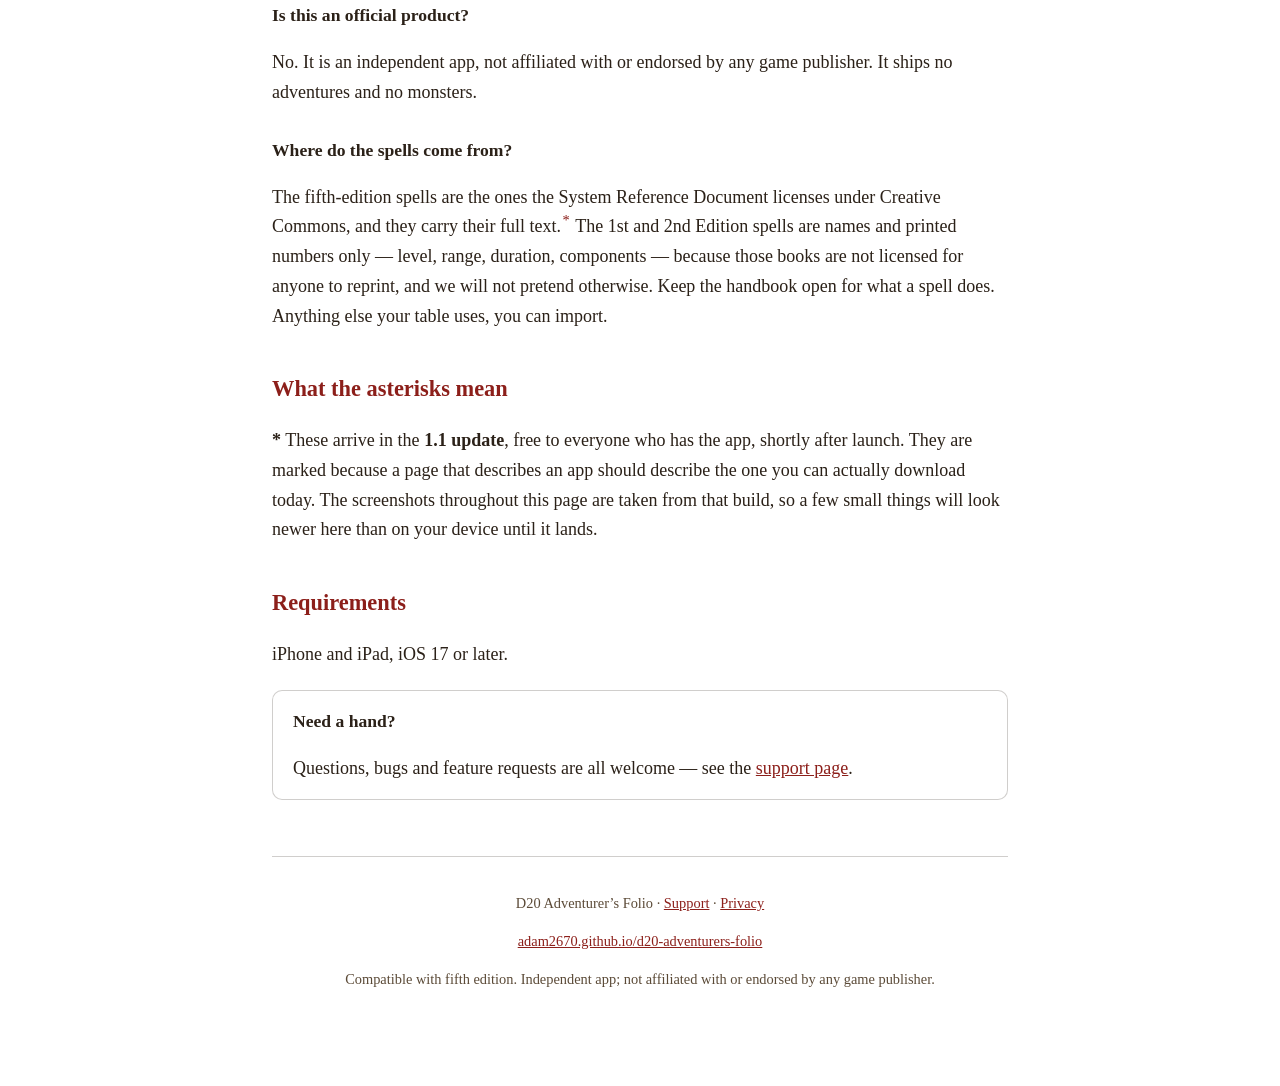
==== commit 7ed4275f: "The Second Ledger Set, and the sentence it exposed as already false" ====
--- a/index.html
+++ b/index.html
@@ -154,7 +154,8 @@
     one-time Dice Pack. Dice Pack II adds nine more.</p>
 <!-- "the rest" was wrong and it was wrong about what money buys: there are 21 sets in
      DiceSets.swift - 2 free, 10 in Premium Dice Pack (APPROVED, purchasable), 9 in Dice
-     Pack II (MISSING_METADATA, NOT purchasable). "The rest" promised all 19 for one
+     Pack II (APPROVED and purchasable as of 2026-08-31 18:48; this line read
+     MISSING_METADATA, NOT purchasable until then). "The rest" promised all 19 for one
      purchase; a buyer today gets 12 of 21. Corrected 2026-08-29 to match the pricing
      section below, which already said "Ten more collector sets" and was right.
      If Dice Pack II is ever finished, ADD a sentence for it - do not restore "the rest",
@@ -203,8 +204,11 @@
   </figure>
   <div>
     <p>The thief&rsquo;s guild book, the paladin&rsquo;s temple codex, the magic-user&rsquo;s
-    illuminated grimoire, the druid&rsquo;s grove tome. Each class carries its own
-    ledger page, its own seal and its own palette.</p>
+    illuminated grimoire, the druid&rsquo;s grove tome. Each of these carries its own
+    ledger page, its own seal and its own palette. Five fifth-edition classes share a page
+    with a near neighbour &mdash; the barbarian writes on the fighter&rsquo;s, the rogue on
+    the thief&rsquo;s, and the sorcerer, warlock and wizard on the magic-user&rsquo;s. The Second
+    Ledger Set paints each of those five its own.</p>
     <p>Your hero&rsquo;s second page is the one that belongs to them.</p>
   </div>
 </div>
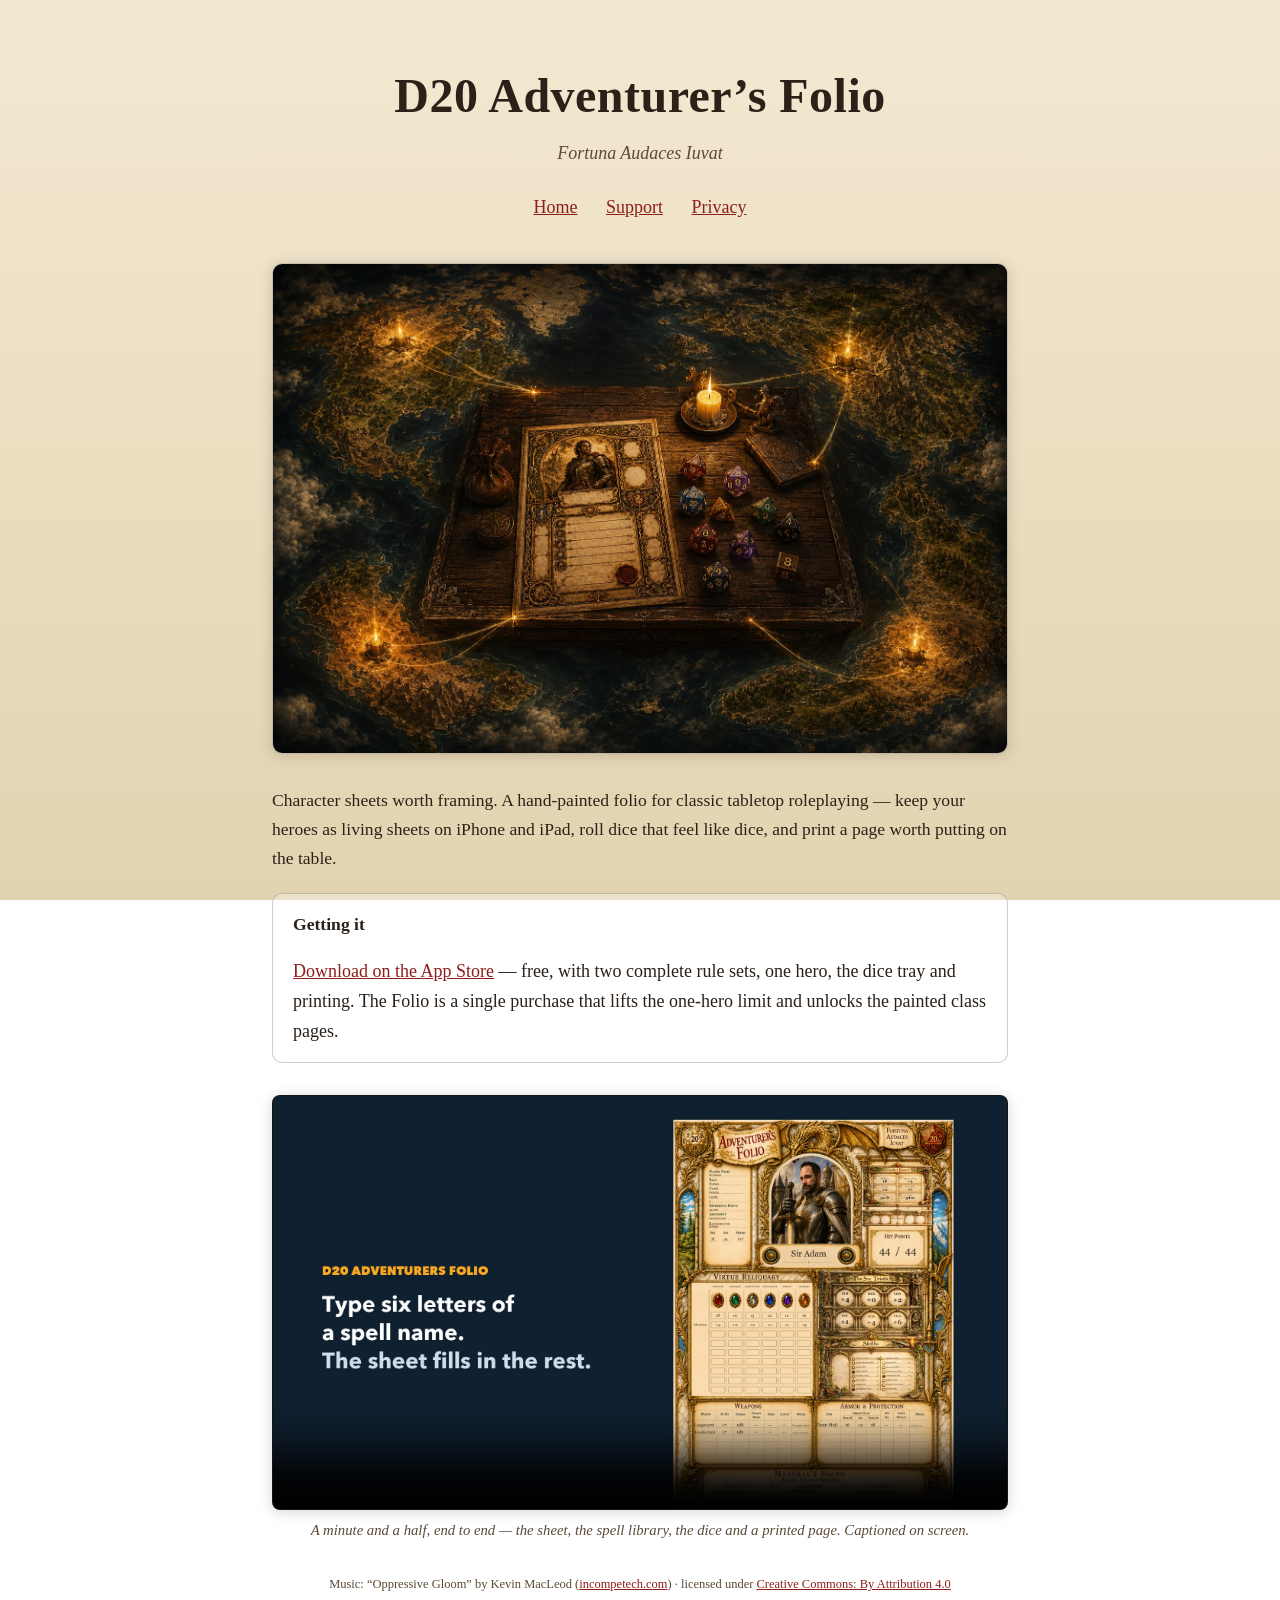
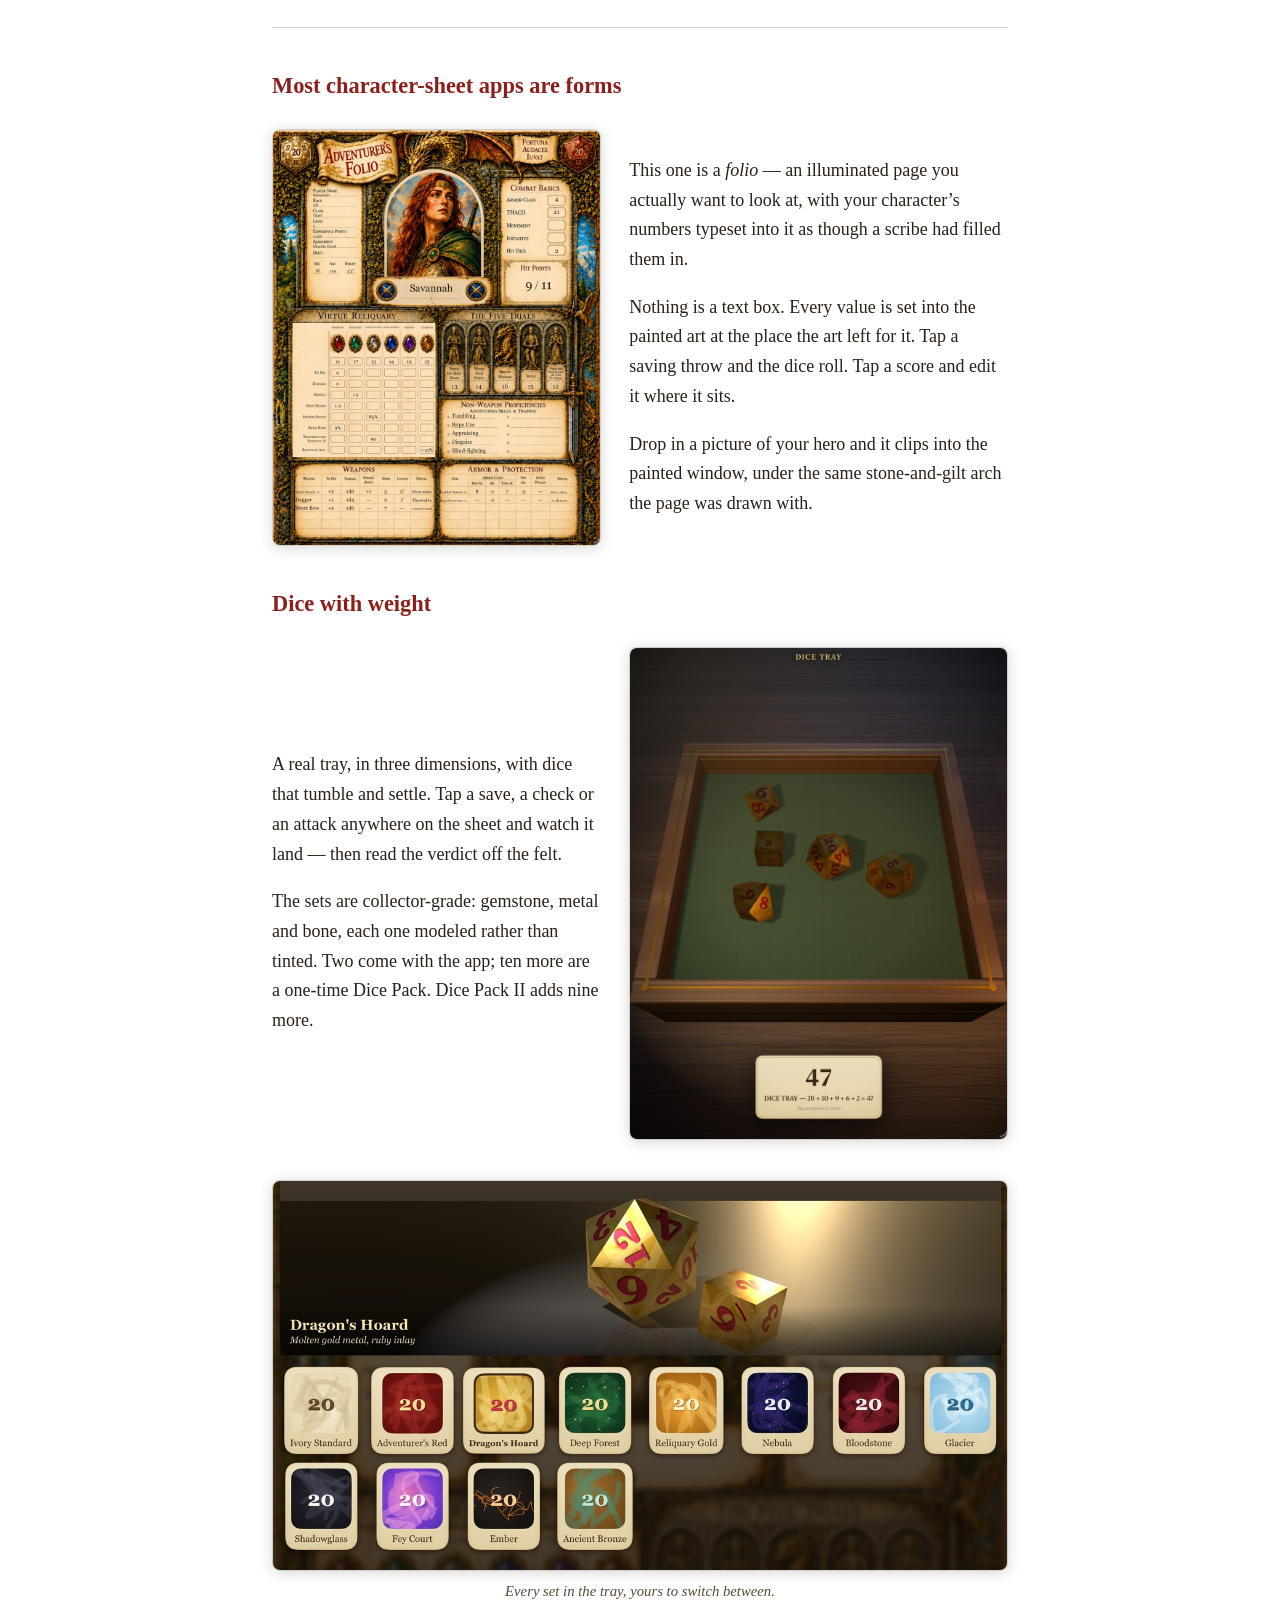
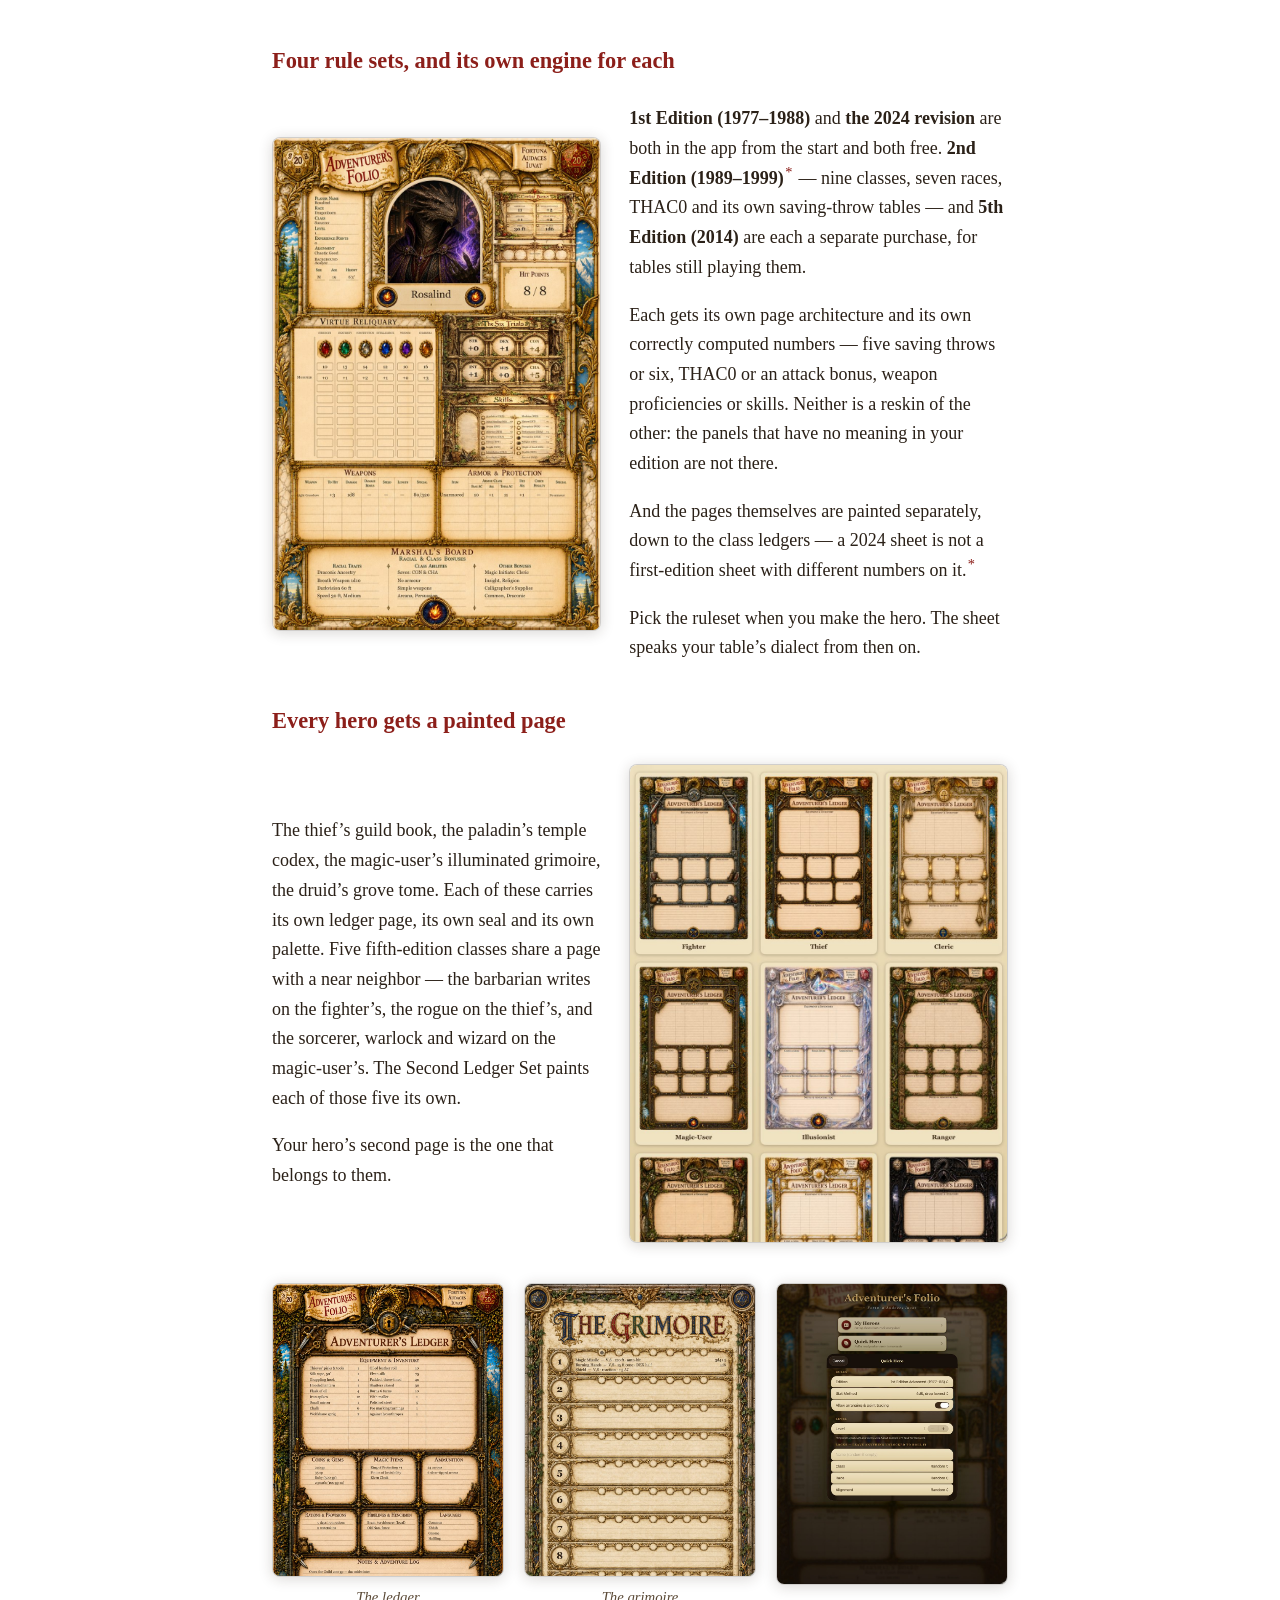
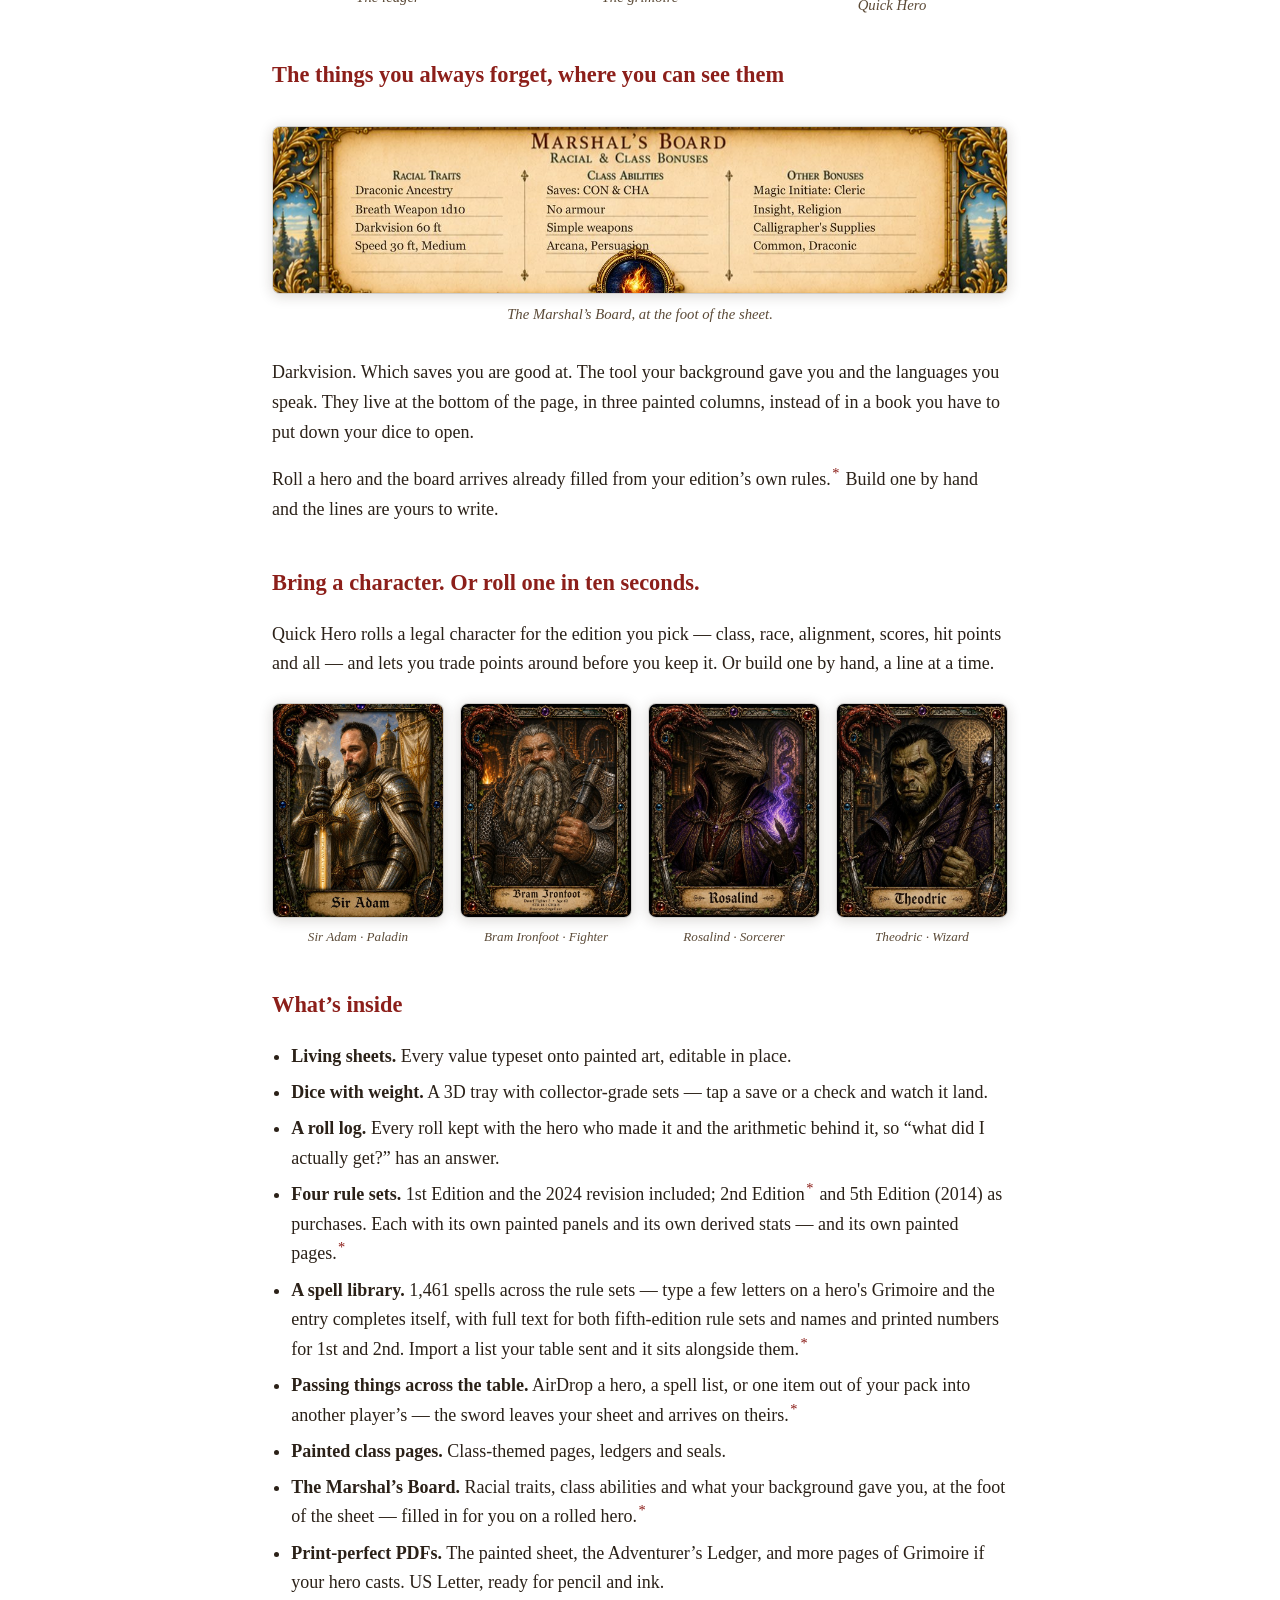
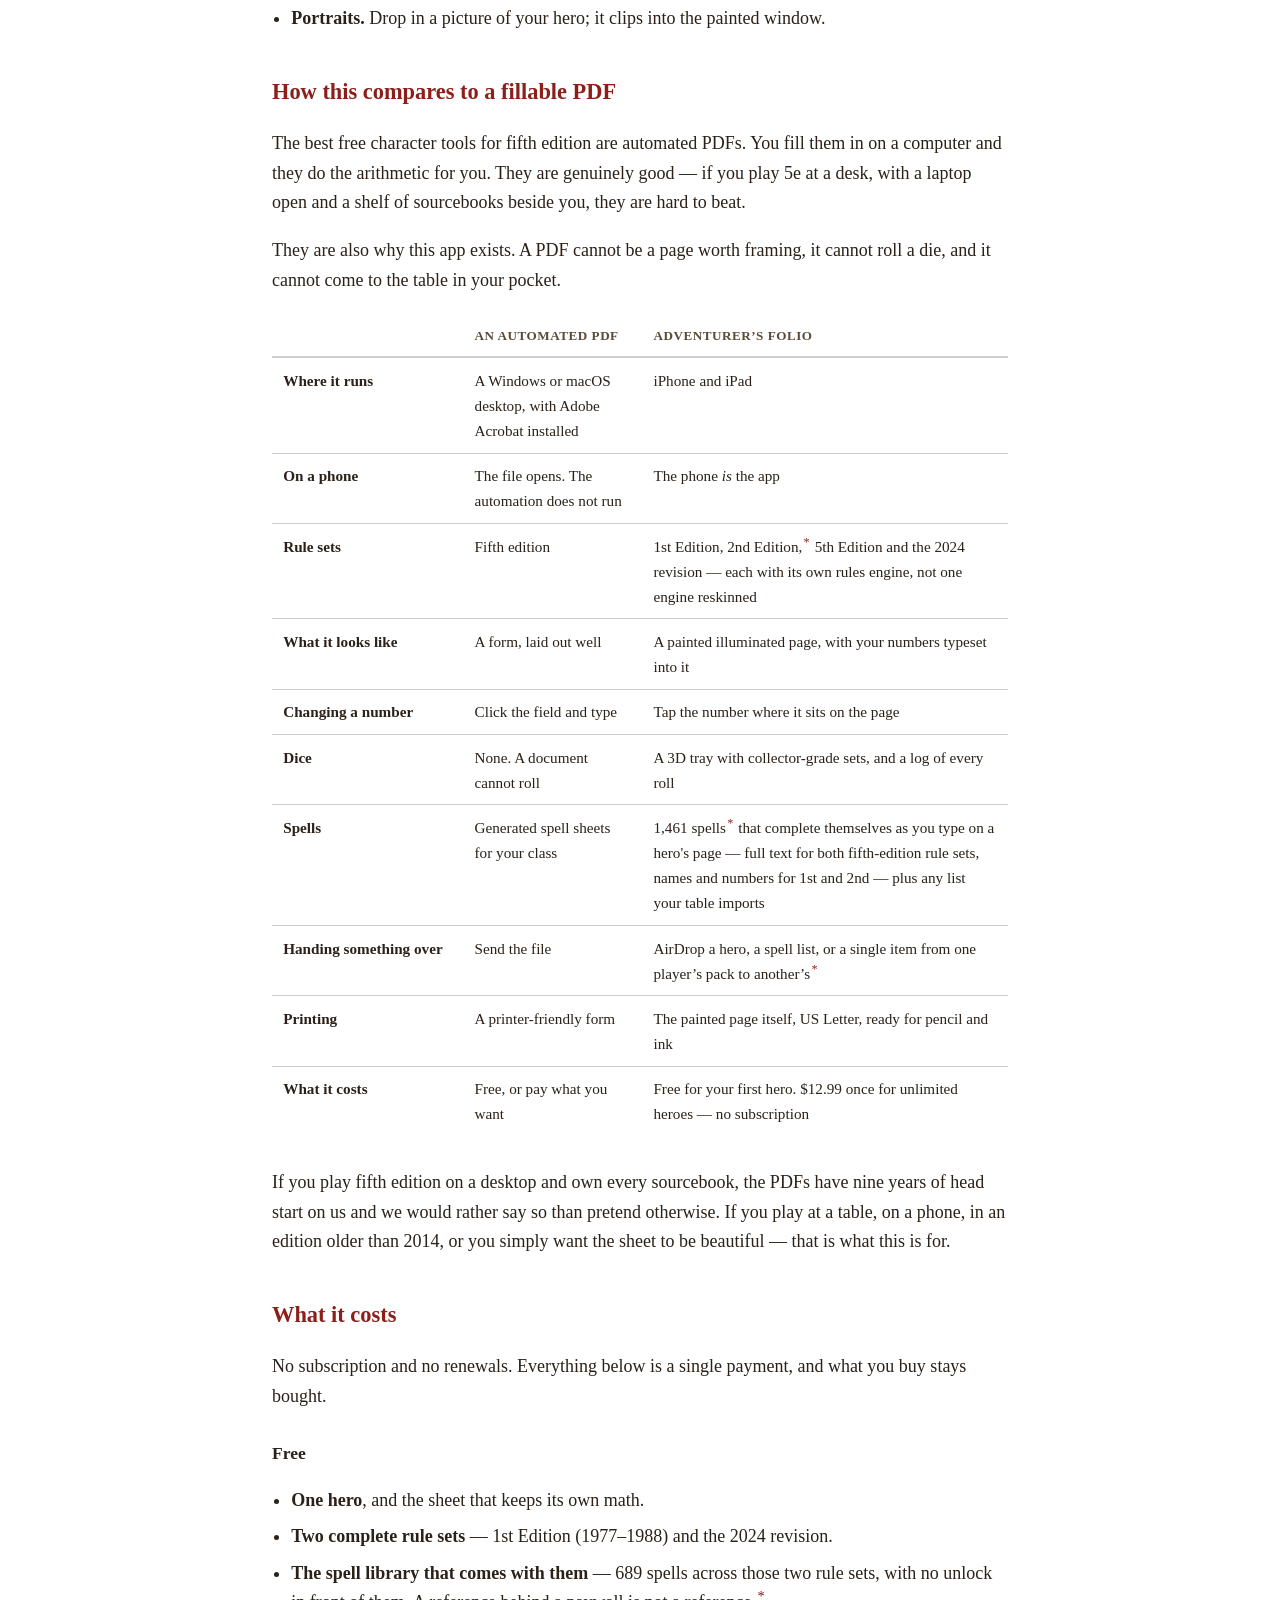
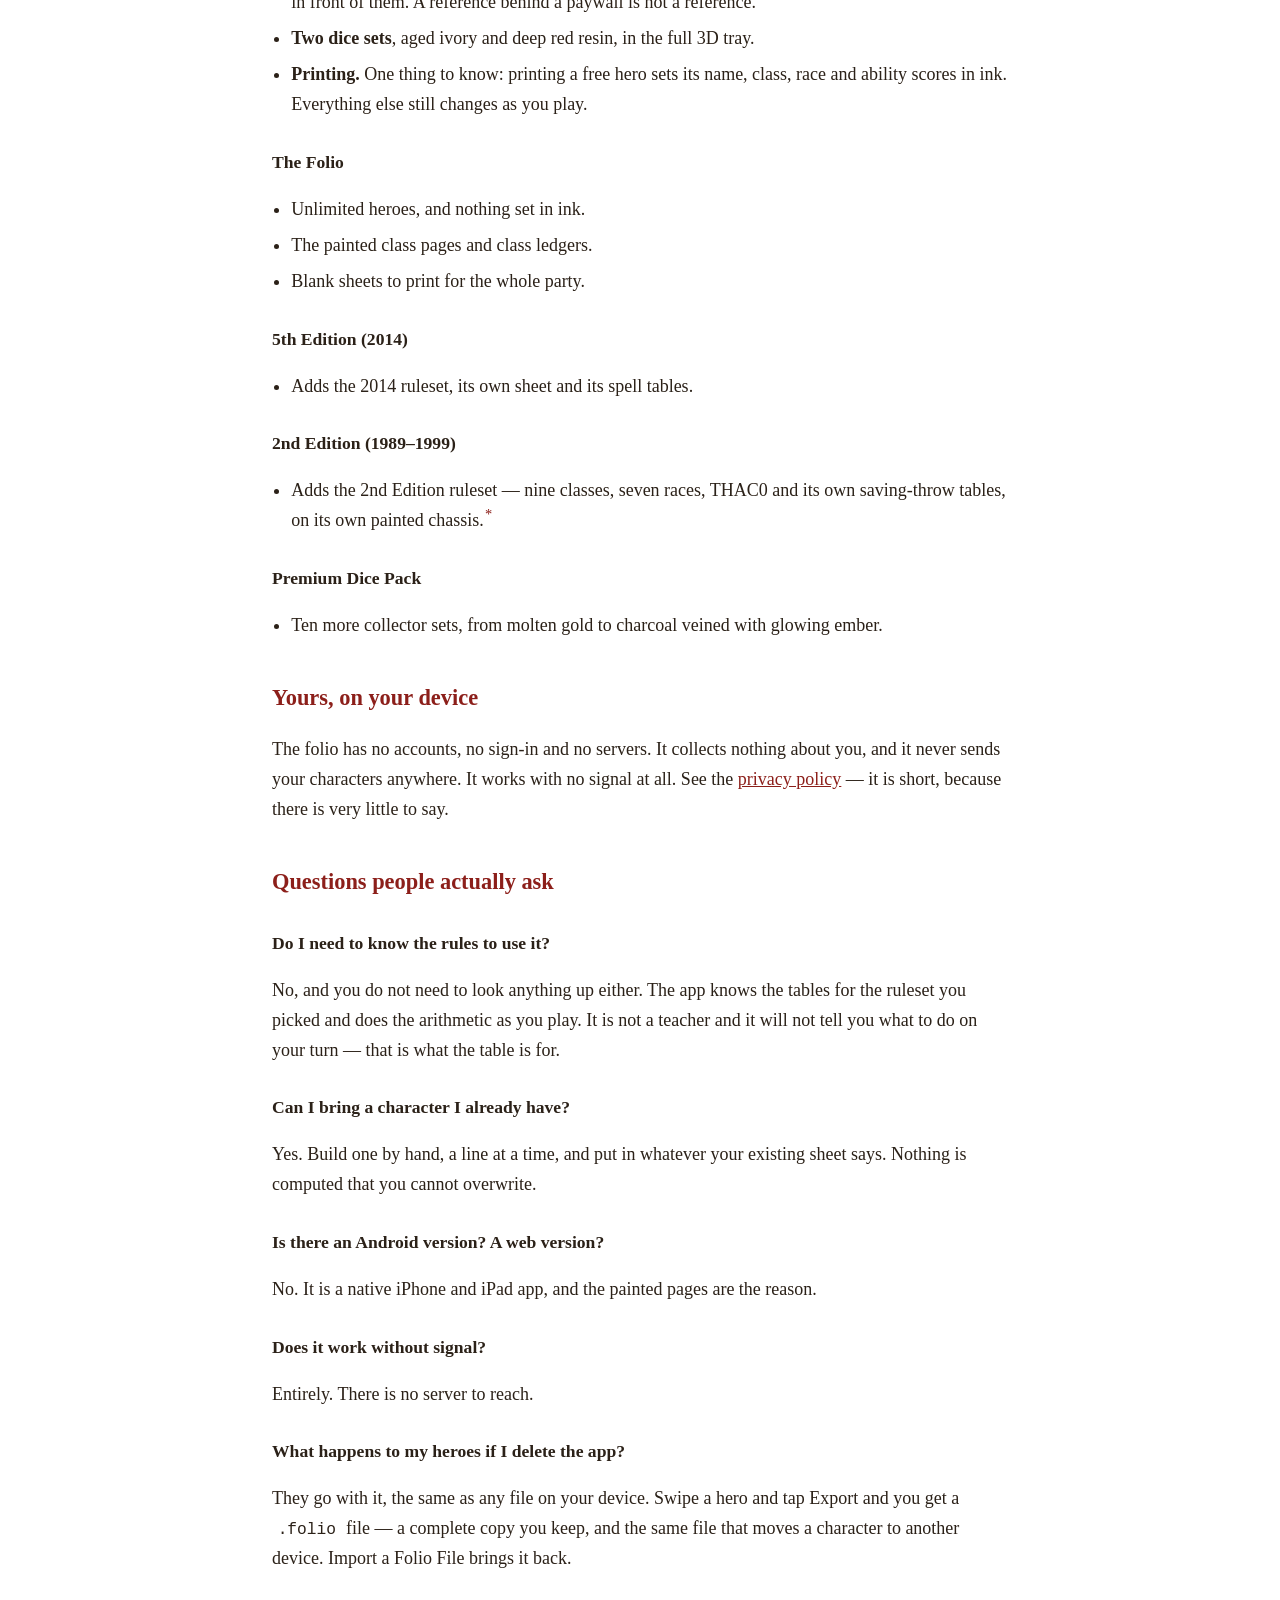
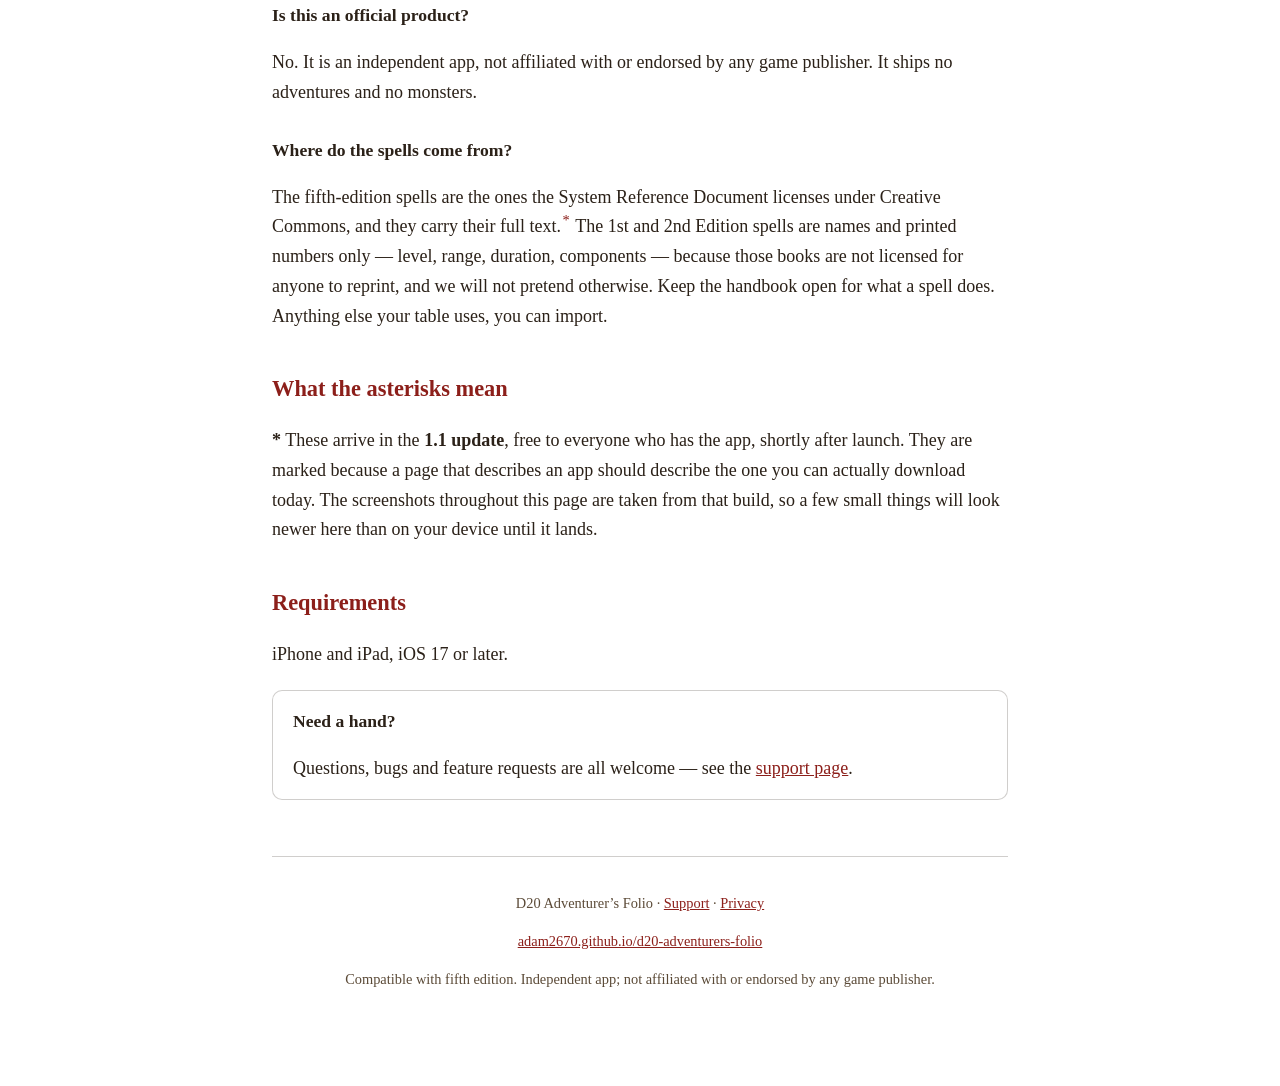
==== commit ce88d684: "Sweep: American spelling, real button name (Import a Folio File), README names the praxis-hq.ai vide" ====
--- a/index.html
+++ b/index.html
@@ -150,7 +150,7 @@
     a save, a check or an attack anywhere on the sheet and watch it land &mdash;
     then read the verdict off the felt.</p>
     <p>The sets are collector-grade: gemstone, metal and bone, each one
-    modelled rather than tinted. Two come with the app; ten more are a
+    modeled rather than tinted. Two come with the app; ten more are a
     one-time Dice Pack. Dice Pack II adds nine more.</p>
 <!-- "the rest" was wrong and it was wrong about what money buys: there are 21 sets in
      DiceSets.swift - 2 free, 10 in Premium Dice Pack (APPROVED, purchasable), 9 in Dice
@@ -206,7 +206,7 @@
     <p>The thief&rsquo;s guild book, the paladin&rsquo;s temple codex, the magic-user&rsquo;s
     illuminated grimoire, the druid&rsquo;s grove tome. Each of these carries its own
     ledger page, its own seal and its own palette. Five fifth-edition classes share a page
-    with a near neighbour &mdash; the barbarian writes on the fighter&rsquo;s, the rogue on
+    with a near neighbor &mdash; the barbarian writes on the fighter&rsquo;s, the rogue on
     the thief&rsquo;s, and the sorcerer, warlock and wizard on the magic-user&rsquo;s. The Second
     Ledger Set paints each of those five its own.</p>
     <p>Your hero&rsquo;s second page is the one that belongs to them.</p>
@@ -251,7 +251,7 @@
     alt="Sir Adam, a human paladin in battered plate before a castle, holding a golden sword named the Holy Avenger.">
     <figcaption>Sir Adam &middot; Paladin</figcaption></figure>
   <figure><img src="img/hero-bram.jpg" width="560" height="700" loading="lazy"
-    alt="Bram Ironfoot, an older dwarf fighter with a braided grey beard and a war axe.">
+    alt="Bram Ironfoot, an older dwarf fighter with a braided gray beard and a war axe.">
     <figcaption>Bram Ironfoot &middot; Fighter</figcaption></figure>
   <figure><img src="img/hero-rosalind.jpg" width="560" height="700" loading="lazy"
     alt="Rosalind, a dragonborn sorcerer holding violet flame.">
@@ -373,7 +373,7 @@
      paid would take it from someone who already has it. -->
 <h3>Free</h3>
 <ul>
-  <li><strong>One hero</strong>, and the sheet that keeps its own maths.</li>
+  <li><strong>One hero</strong>, and the sheet that keeps its own math.</li>
   <li><strong>Two complete rule sets</strong> &mdash; 1st Edition
   (1977&ndash;1988) and the 2024 revision.</li>
   <li><strong>The spell library that comes with them</strong> &mdash; 689
@@ -438,7 +438,7 @@
 <h3>What happens to my heroes if I delete the app?</h3>
 <p>They go with it, the same as any file on your device. Swipe a hero and tap
 Export and you get a <code>.folio</code> file &mdash; a complete copy you keep,
-and the same file that moves a character to another device. Import Character
+and the same file that moves a character to another device. Import a Folio File
 brings it back.</p>
 
 <h3>Is this an official product?</h3>
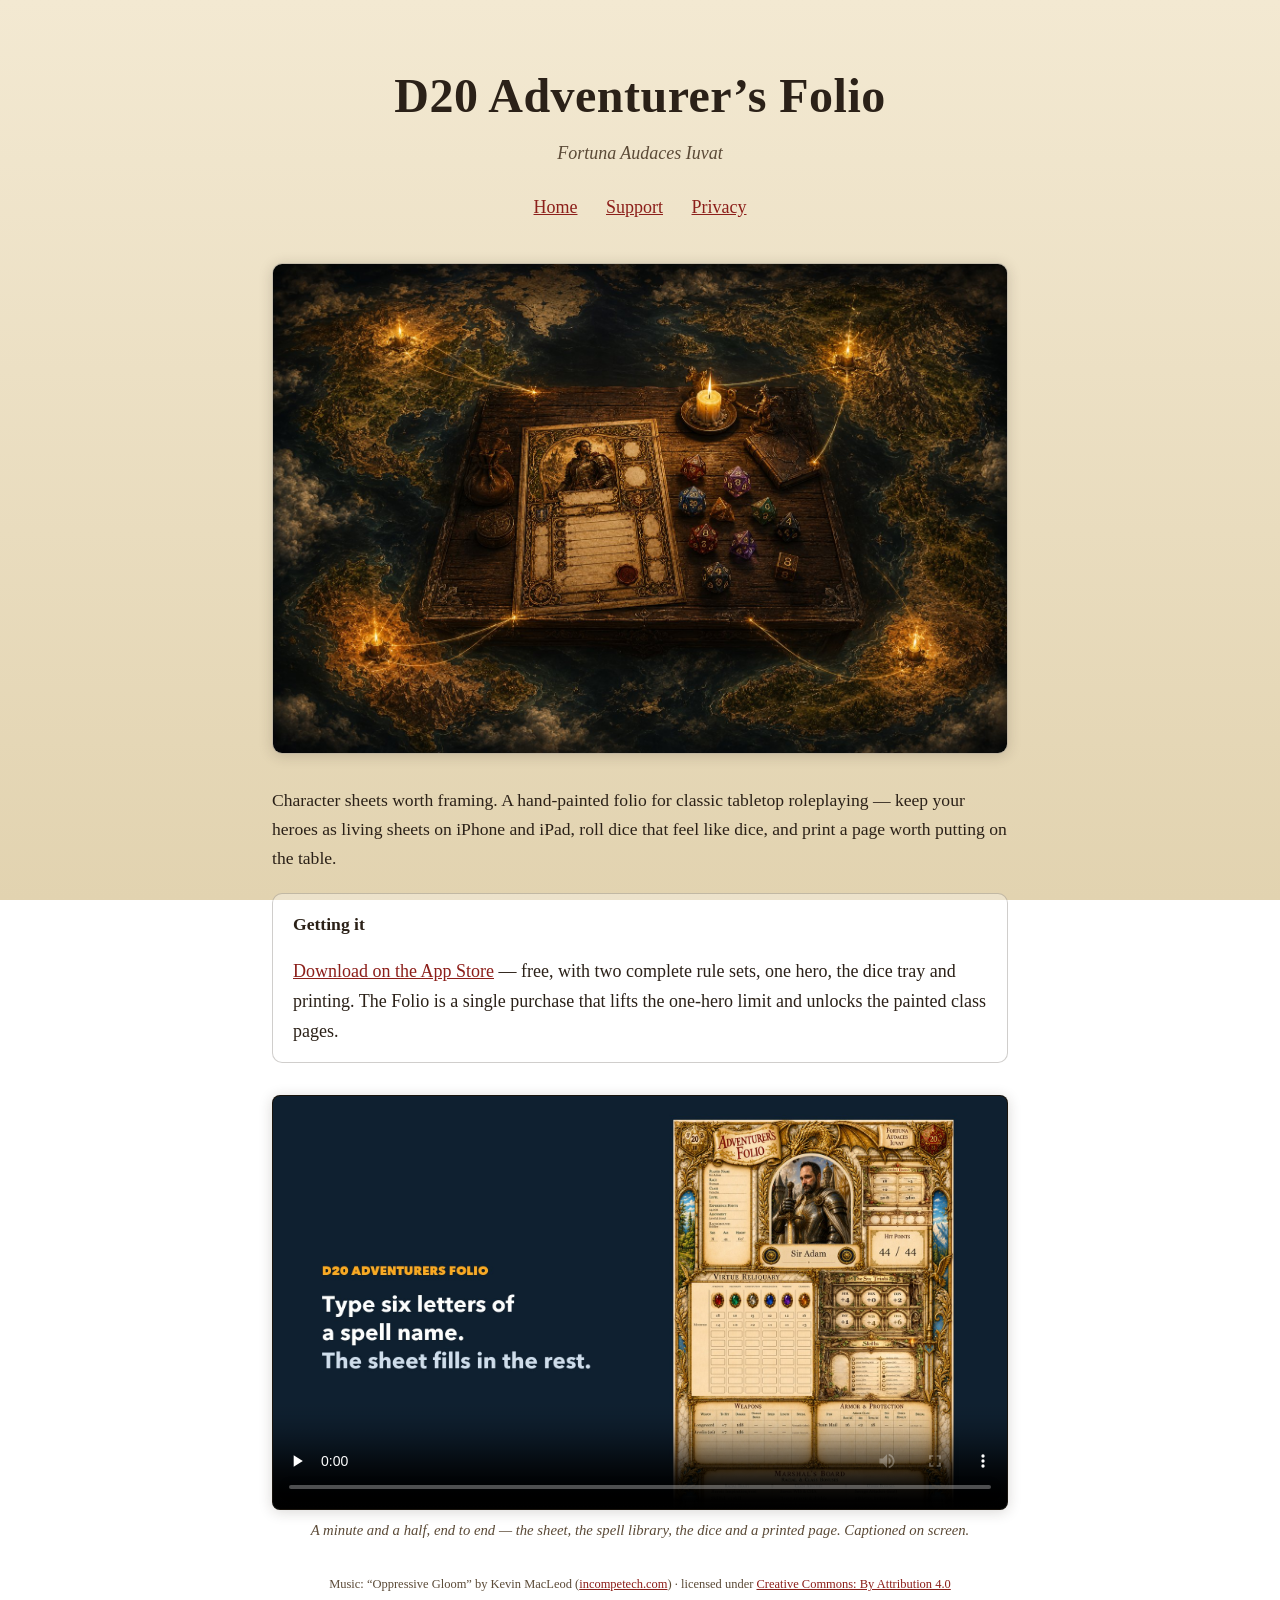
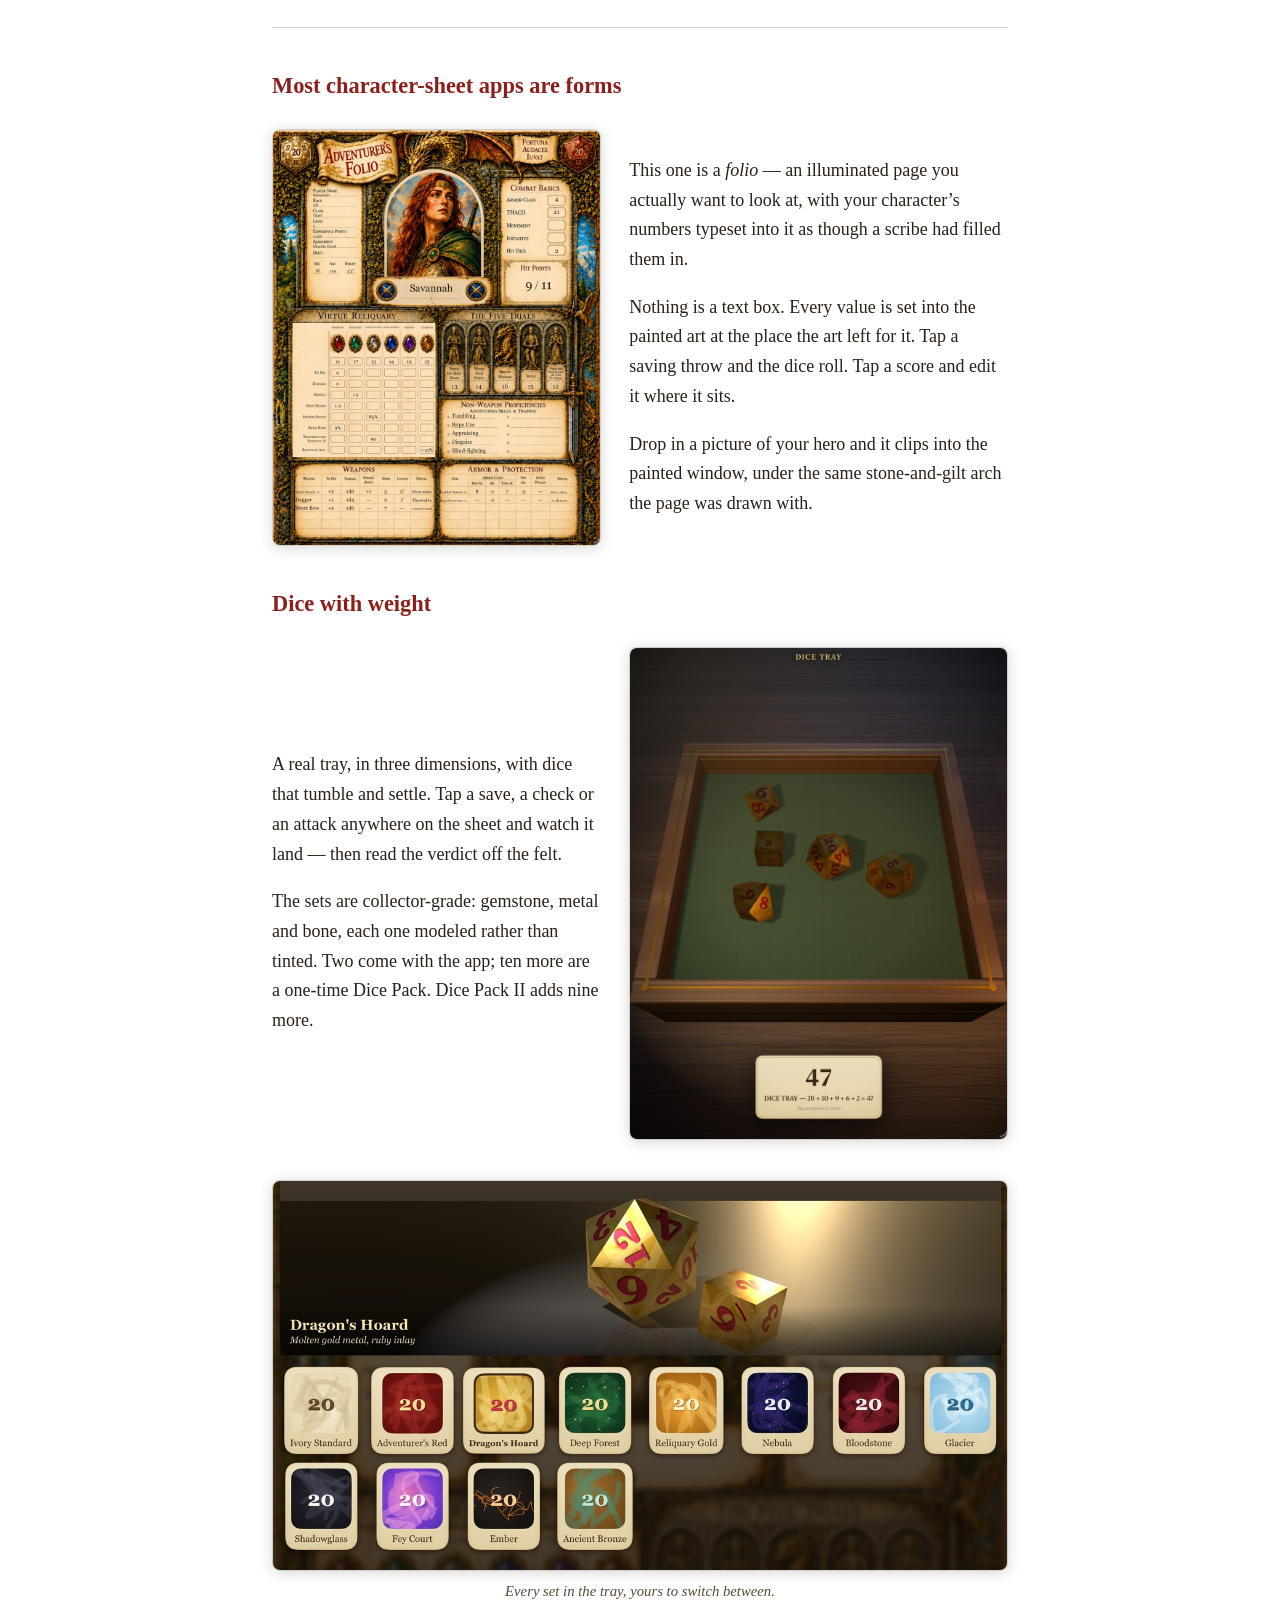
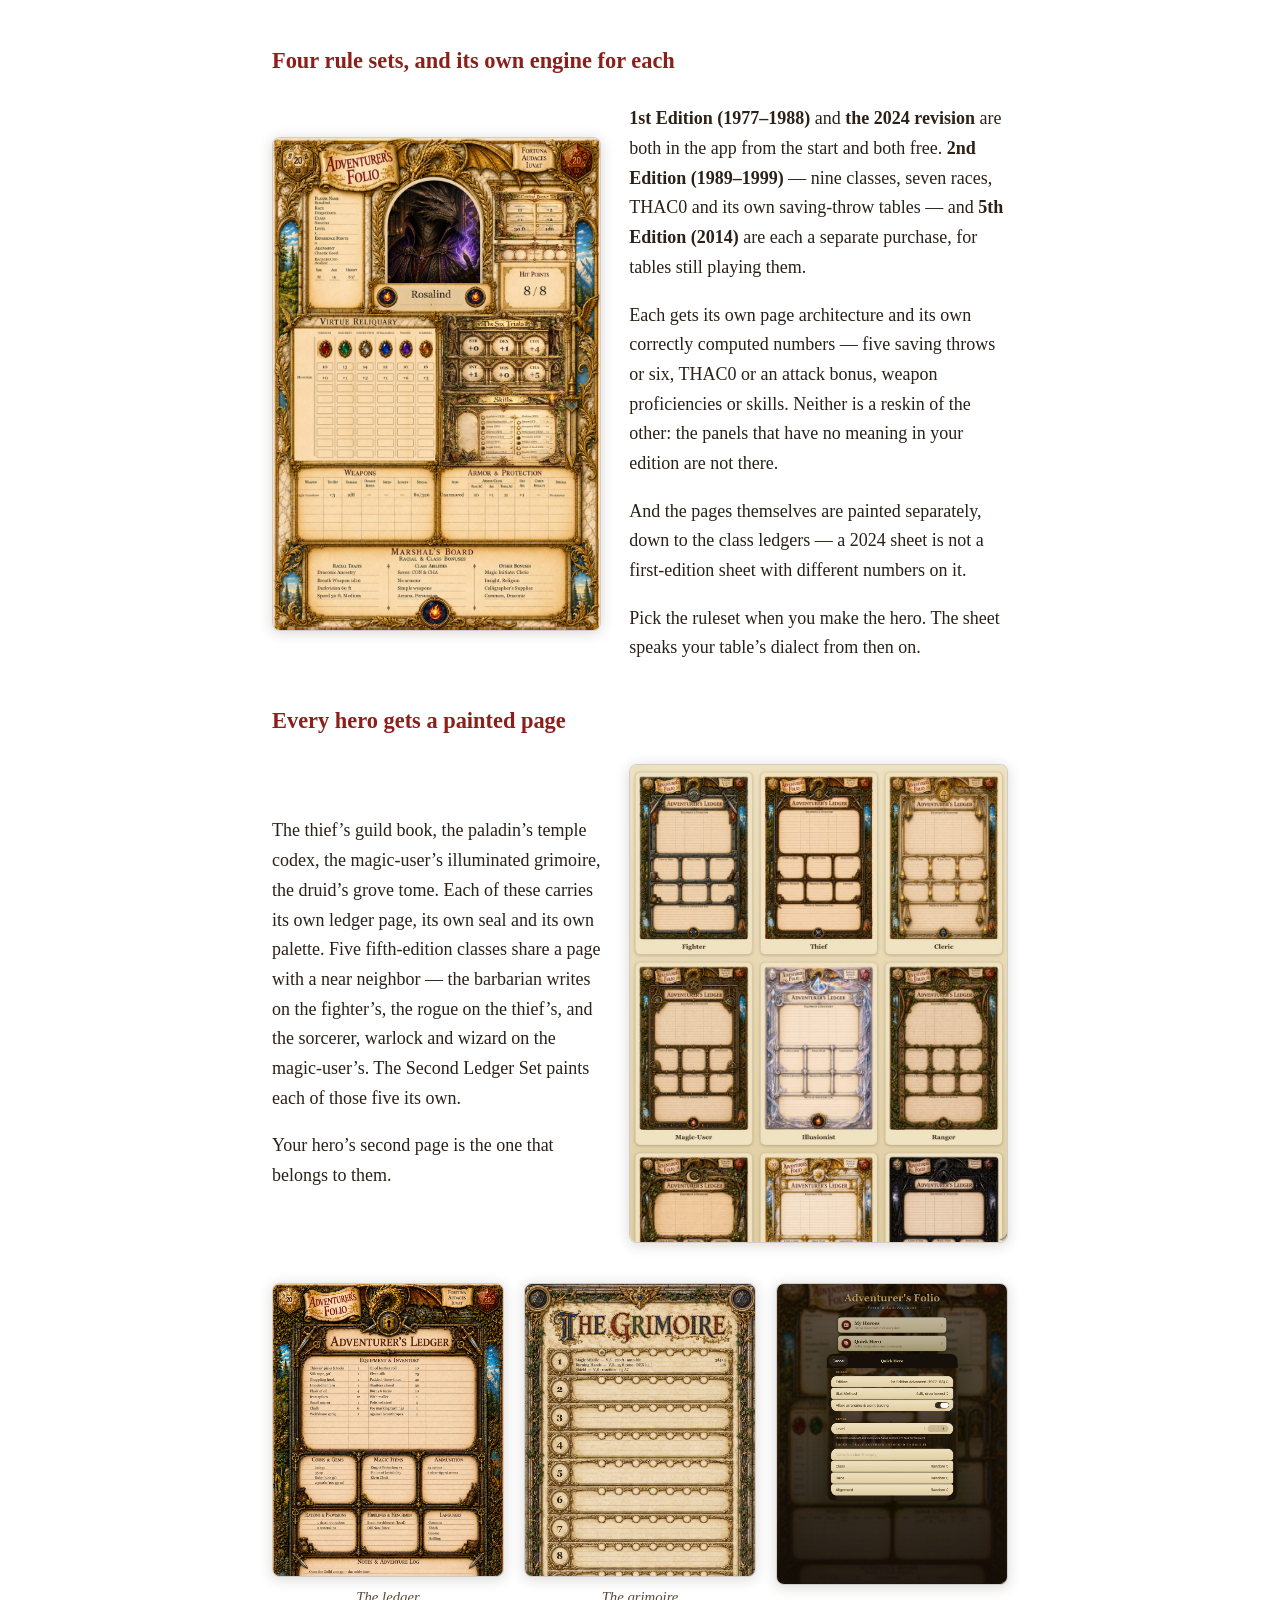
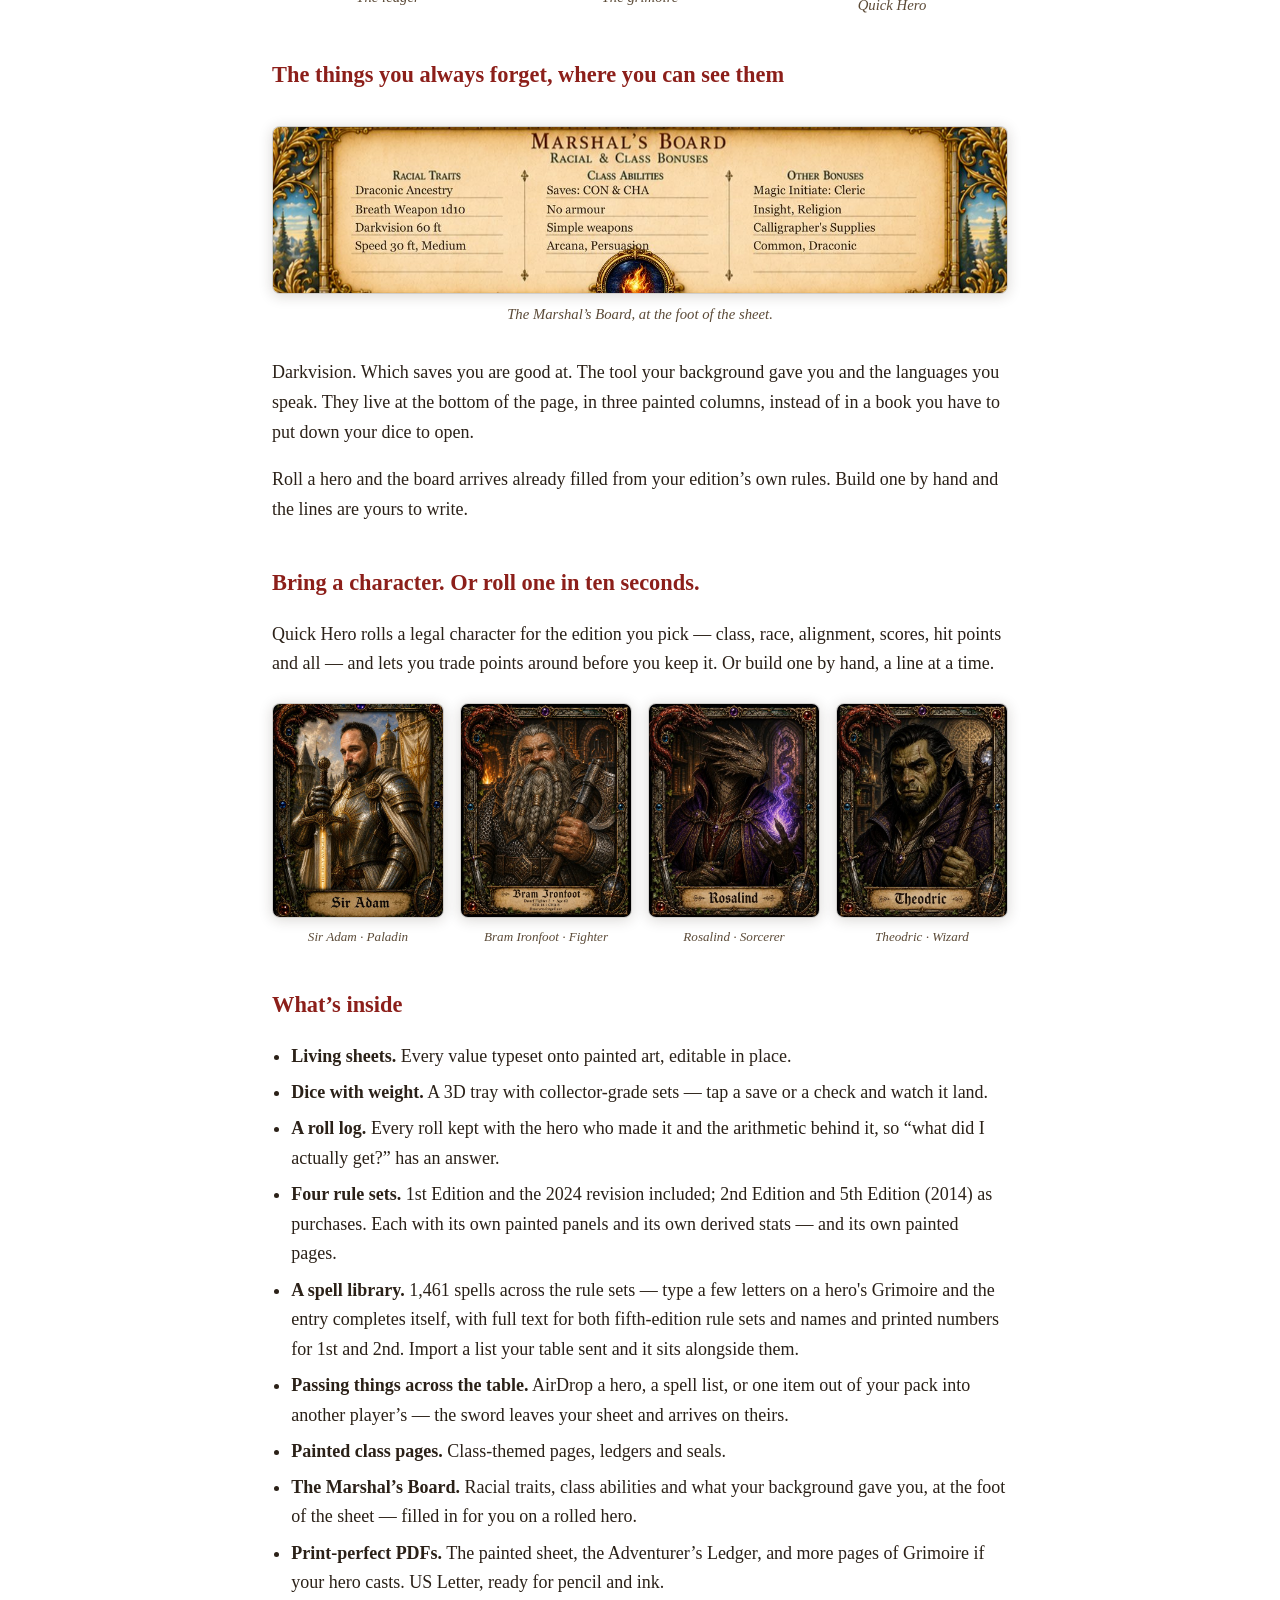
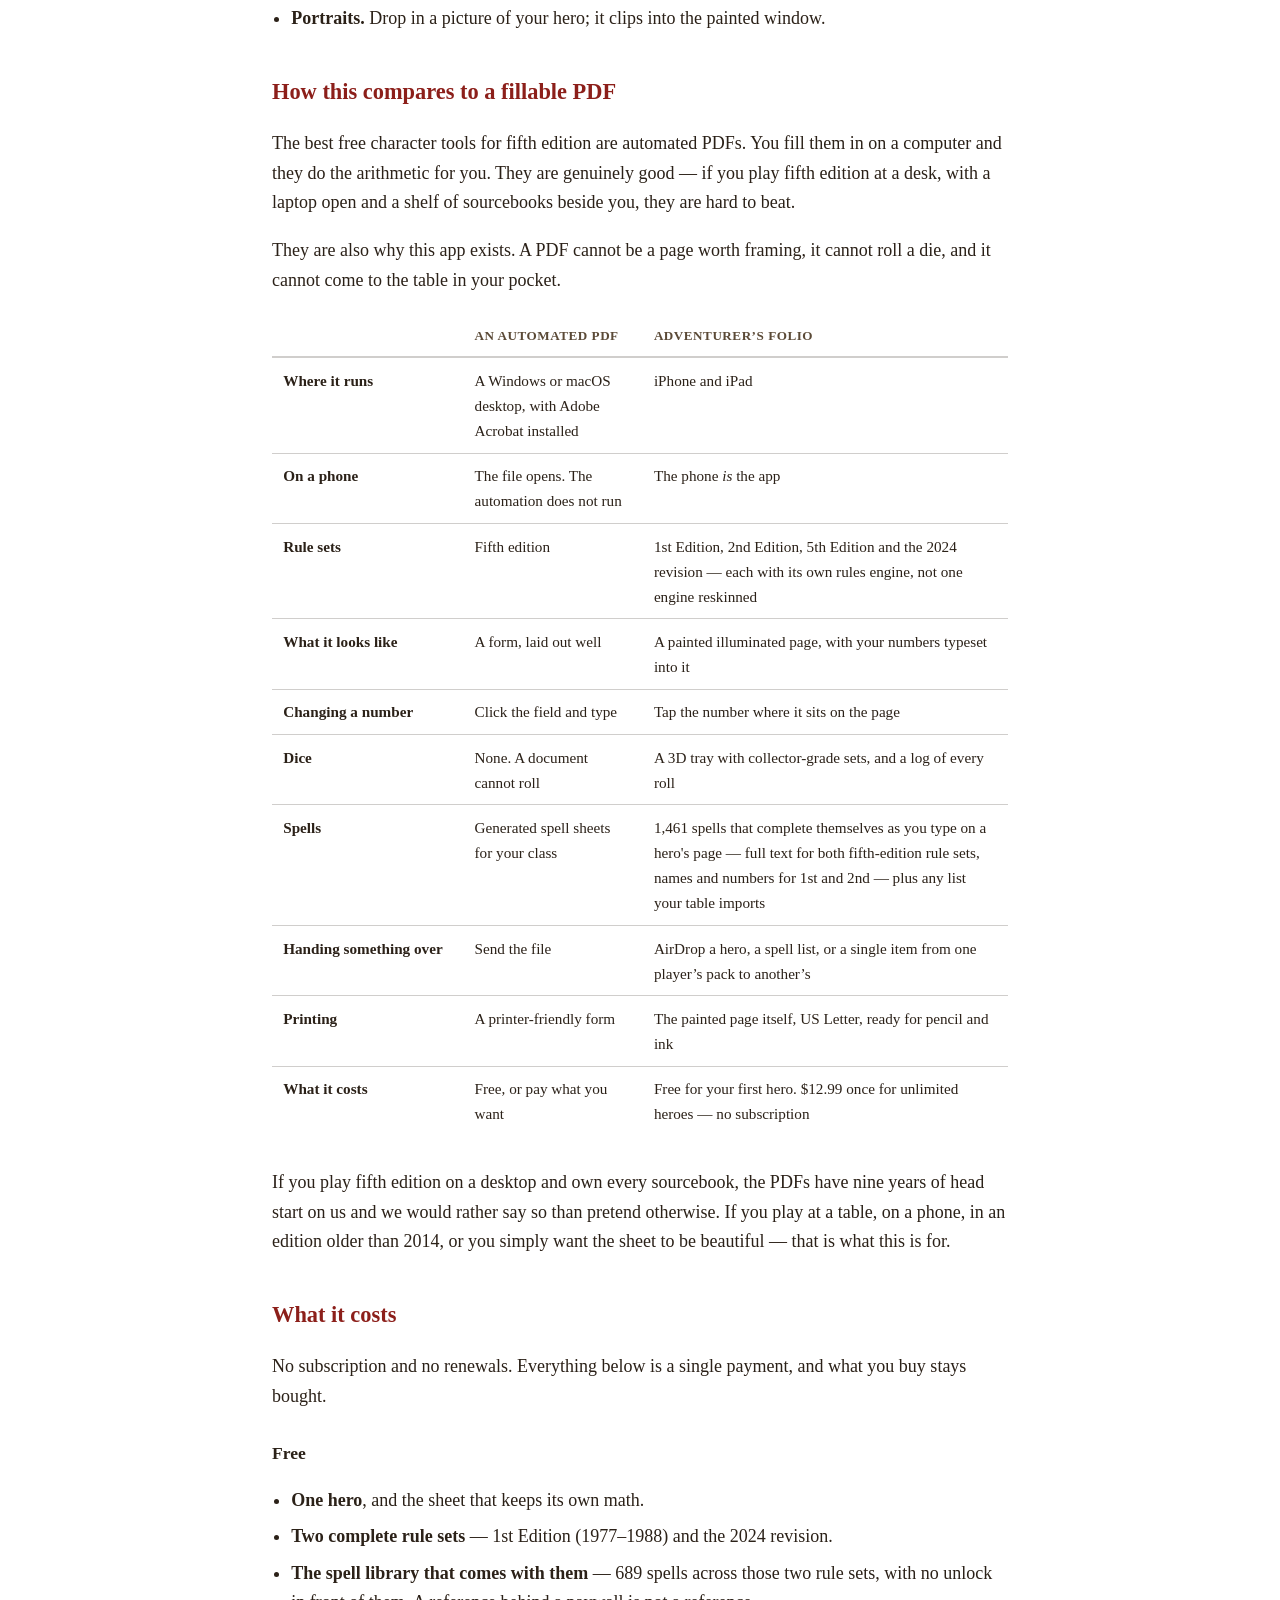
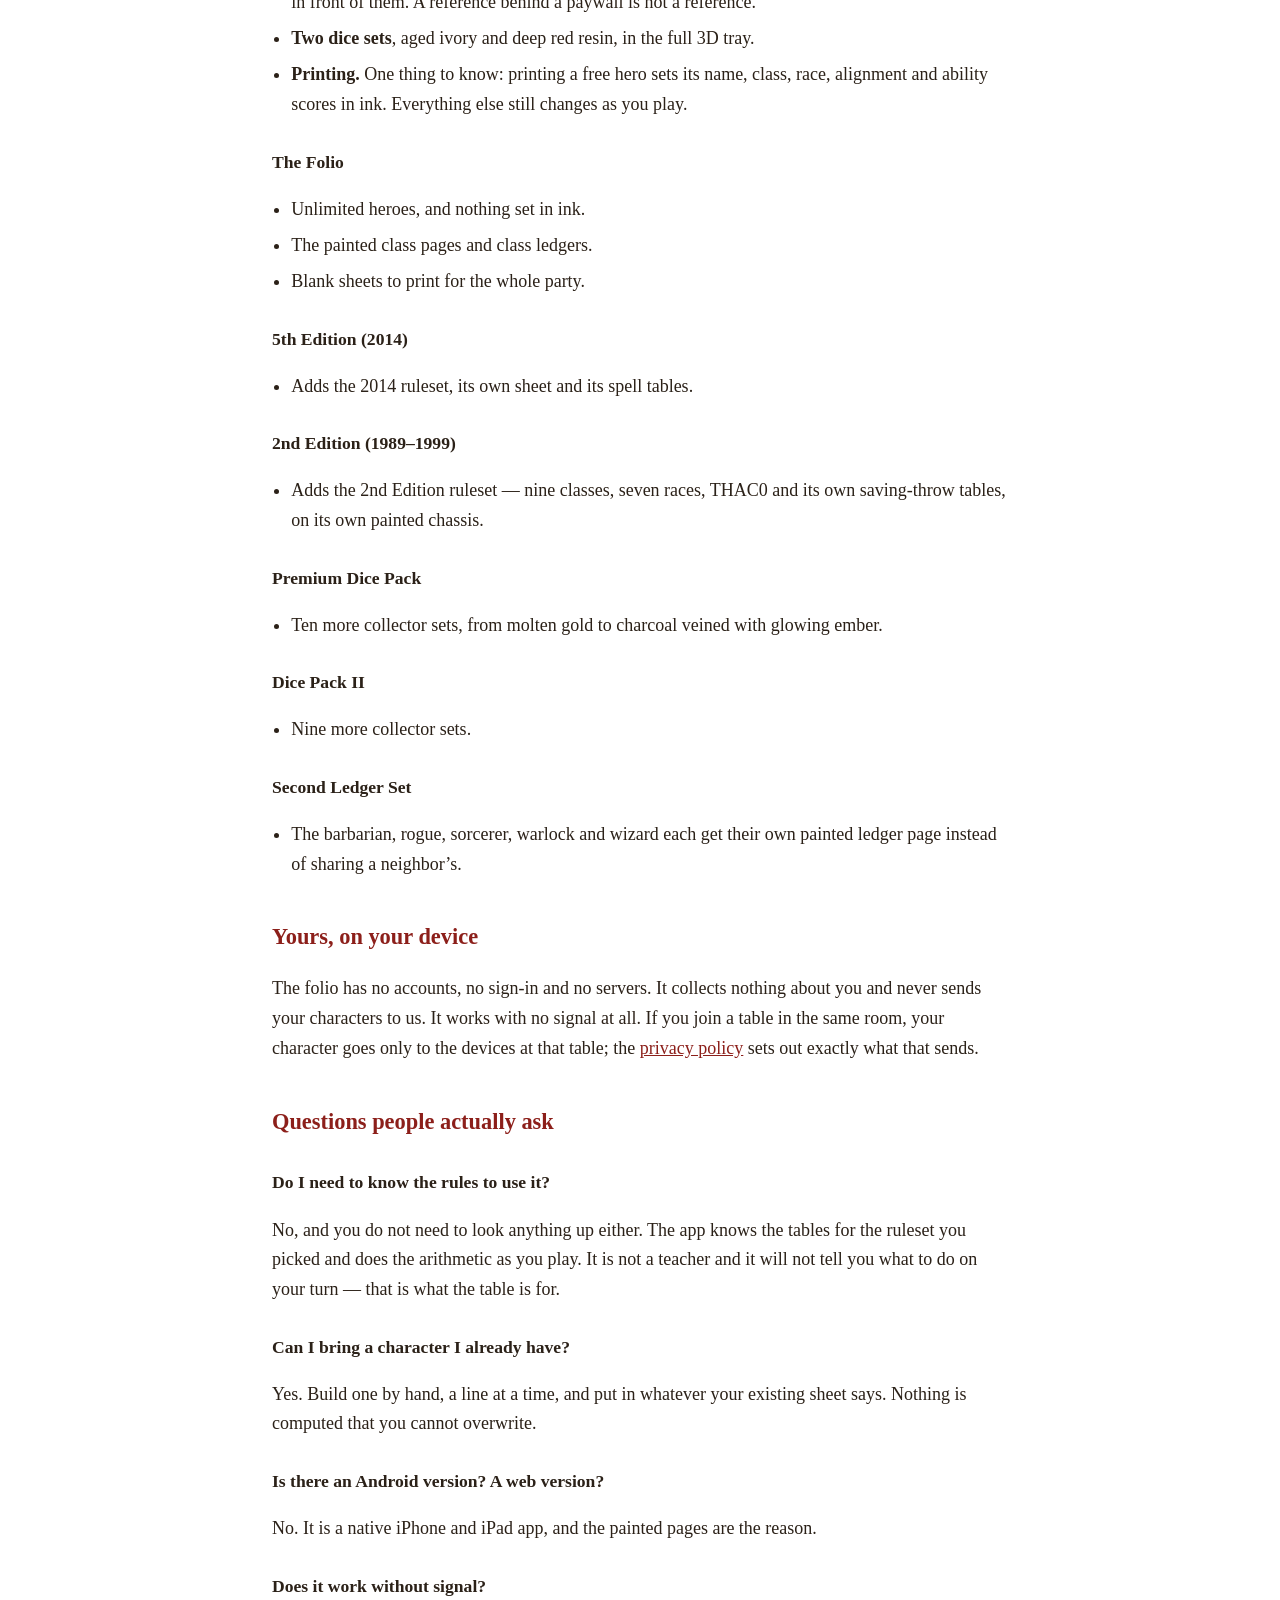
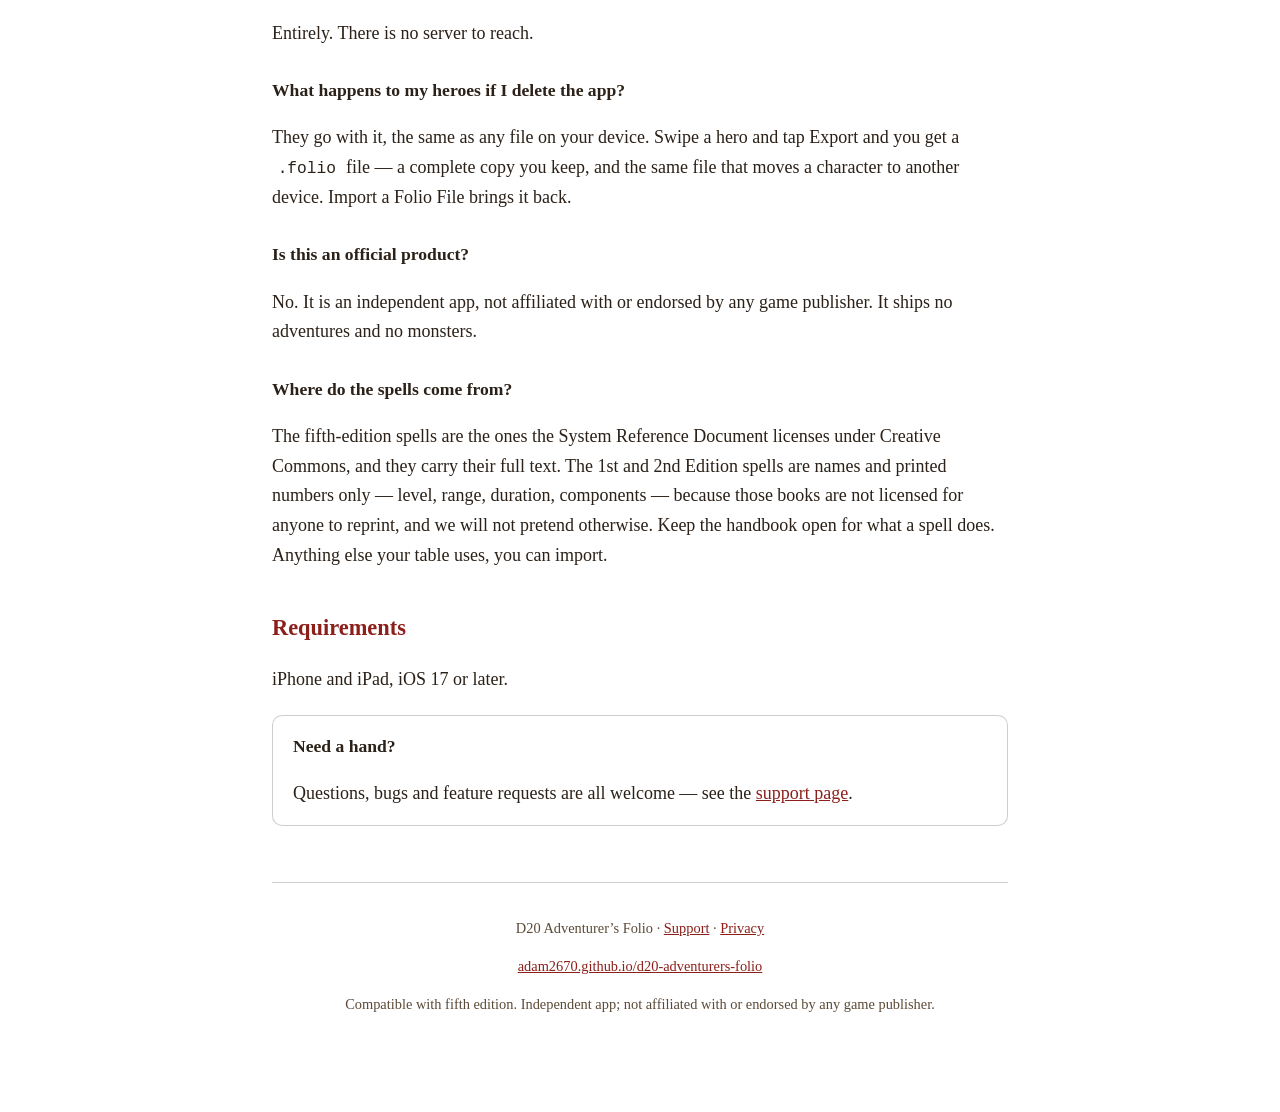
==== commit 8097a2be: "D20 pages: Adam-approved sweep-D wording (A1 A2 A3 A4 A6, C1 C2, B1 B2, D1 D2 D4); footer holder (C3" ====
--- a/index.html
+++ b/index.html
@@ -179,7 +179,7 @@
   <div>
     <p><strong>1st Edition (1977&ndash;1988)</strong> and <strong>the 2024
     revision</strong> are both in the app from the start and both free.
-    <strong>2nd Edition (1989&ndash;1999)</strong><a href="#next" class="mark">*</a>
+    <strong>2nd Edition (1989&ndash;1999)</strong>
     &mdash; nine classes, seven races, THAC0 and its own saving-throw tables
     &mdash; and <strong>5th Edition (2014)</strong> are each a separate purchase,
     for tables still playing them.</p>
@@ -189,7 +189,7 @@
     have no meaning in your edition are not there.</p>
     <p>And the pages themselves are painted separately, down to the class
     ledgers &mdash; a 2024 sheet is not a first-edition sheet with different
-    numbers on it.<a href="#next" class="mark">*</a></p>
+    numbers on it.</p>
     <p>Pick the ruleset when you make the hero. The sheet speaks your
     table&rsquo;s dialect from then on.</p>
   </div>
@@ -238,7 +238,7 @@
 painted columns, instead of in a book you have to put down your dice to open.</p>
 
 <p>Roll a hero and the board arrives already filled from your edition&rsquo;s
-own rules.<a href="#next" class="mark">*</a> Build one by hand and the lines
+own rules. Build one by hand and the lines
 are yours to write.</p>
 
 <h2>Bring a character. Or roll one in ten seconds.</h2>
@@ -266,11 +266,11 @@
   <li><strong>Living sheets.</strong> Every value typeset onto painted art, editable in place.</li>
   <li><strong>Dice with weight.</strong> A 3D tray with collector-grade sets &mdash; tap a save or a check and watch it land.</li>
   <li><strong>A roll log.</strong> Every roll kept with the hero who made it and the arithmetic behind it, so &ldquo;what did I actually get?&rdquo; has an answer.</li>
-  <li><strong>Four rule sets.</strong> 1st Edition and the 2024 revision included; 2nd Edition<a href="#next" class="mark">*</a> and 5th Edition (2014) as purchases. Each with its own painted panels and its own derived stats &mdash; and its own painted pages.<a href="#next" class="mark">*</a></li>
-  <li><strong>A spell library.</strong> 1,461 spells across the rule sets &mdash; type a few letters on a hero's Grimoire and the entry completes itself, with full text for both fifth-edition rule sets and names and printed numbers for 1st and 2nd. Import a list your table sent and it sits alongside them.<a href="#next" class="mark">*</a></li>
-  <li><strong>Passing things across the table.</strong> AirDrop a hero, a spell list, or one item out of your pack into another player&rsquo;s &mdash; the sword leaves your sheet and arrives on theirs.<a href="#next" class="mark">*</a></li>
+  <li><strong>Four rule sets.</strong> 1st Edition and the 2024 revision included; 2nd Edition and 5th Edition (2014) as purchases. Each with its own painted panels and its own derived stats &mdash; and its own painted pages.</li>
+  <li><strong>A spell library.</strong> 1,461 spells across the rule sets &mdash; type a few letters on a hero's Grimoire and the entry completes itself, with full text for both fifth-edition rule sets and names and printed numbers for 1st and 2nd. Import a list your table sent and it sits alongside them.</li>
+  <li><strong>Passing things across the table.</strong> AirDrop a hero, a spell list, or one item out of your pack into another player&rsquo;s &mdash; the sword leaves your sheet and arrives on theirs.</li>
   <li><strong>Painted class pages.</strong> Class-themed pages, ledgers and seals.</li>
-  <li><strong>The Marshal&rsquo;s Board.</strong> Racial traits, class abilities and what your background gave you, at the foot of the sheet &mdash; filled in for you on a rolled hero.<a href="#next" class="mark">*</a></li>
+  <li><strong>The Marshal&rsquo;s Board.</strong> Racial traits, class abilities and what your background gave you, at the foot of the sheet &mdash; filled in for you on a rolled hero.</li>
   <li><strong>Print-perfect PDFs.</strong> The painted sheet, the Adventurer&rsquo;s Ledger, and more pages of Grimoire if your hero casts. US Letter, ready for pencil and ink.</li>
   <li><strong>Portraits.</strong> Drop in a picture of your hero; it clips into the painted window.</li>
 </ul>
@@ -282,7 +282,7 @@
 
 <p>The best free character tools for fifth edition are automated PDFs. You fill
 them in on a computer and they do the arithmetic for you. They are genuinely
-good &mdash; if you play 5e at a desk, with a laptop open and a shelf of
+good &mdash; if you play fifth edition at a desk, with a laptop open and a shelf of
 sourcebooks beside you, they are hard to beat.</p>
 
 <p>They are also why this app exists. A PDF cannot be a page worth framing, it
@@ -307,7 +307,7 @@
     <tr>
       <th scope="row">Rule sets</th>
       <td>Fifth edition</td>
-      <td>1st Edition, 2nd Edition,<a href="#next" class="mark">*</a> 5th Edition and the 2024 revision &mdash; each with its own rules engine, not one engine reskinned</td>
+      <td>1st Edition, 2nd Edition, 5th Edition and the 2024 revision &mdash; each with its own rules engine, not one engine reskinned</td>
     </tr>
     <tr>
       <th scope="row">What it looks like</th>
@@ -327,12 +327,12 @@
     <tr>
       <th scope="row">Spells</th>
       <td>Generated spell sheets for your class</td>
-      <td>1,461 spells<a href="#next" class="mark">*</a> that complete themselves as you type on a hero's page &mdash; full text for both fifth-edition rule sets, names and numbers for 1st and 2nd &mdash; plus any list your table imports</td>
+      <td>1,461 spells that complete themselves as you type on a hero's page &mdash; full text for both fifth-edition rule sets, names and numbers for 1st and 2nd &mdash; plus any list your table imports</td>
     </tr>
     <tr>
       <th scope="row">Handing something over</th>
       <td>Send the file</td>
-      <td>AirDrop a hero, a spell list, or a single item from one player&rsquo;s pack to another&rsquo;s<a href="#next" class="mark">*</a></td>
+      <td>AirDrop a hero, a spell list, or a single item from one player&rsquo;s pack to another&rsquo;s</td>
     </tr>
     <tr>
       <th scope="row">Printing</th>
@@ -378,11 +378,11 @@
   (1977&ndash;1988) and the 2024 revision.</li>
   <li><strong>The spell library that comes with them</strong> &mdash; 689
   spells across those two rule sets, with no unlock in front of them. A
-  reference behind a paywall is not a reference.<a href="#next" class="mark">*</a></li>
+  reference behind a paywall is not a reference.</li>
   <li><strong>Two dice sets</strong>, aged ivory and deep red resin, in the
   full 3D tray.</li>
   <li><strong>Printing.</strong> One thing to know: printing a free hero sets
-  its name, class, race and ability scores in ink. Everything else still
+  its name, class, race, alignment and ability scores in ink. Everything else still
   changes as you play.</li>
 </ul>
 
@@ -401,7 +401,7 @@
 <h3>2nd Edition (1989&ndash;1999)</h3>
 <ul>
   <li>Adds the 2nd Edition ruleset &mdash; nine classes, seven races, THAC0 and
-  its own saving-throw tables, on its own painted chassis.<a href="#next" class="mark">*</a></li>
+  its own saving-throw tables, on its own painted chassis.</li>
 </ul>
 
 <h3>Premium Dice Pack</h3>
@@ -410,11 +410,23 @@
   ember.</li>
 </ul>
 
+<h3>Dice Pack II</h3>
+<ul>
+  <li>Nine more collector sets.</li>
+</ul>
+
+<h3>Second Ledger Set</h3>
+<ul>
+  <li>The barbarian, rogue, sorcerer, warlock and wizard each get their own
+  painted ledger page instead of sharing a neighbor&rsquo;s.</li>
+</ul>
+
 <h2>Yours, on your device</h2>
 <p>The folio has no accounts, no sign-in and no servers. It collects nothing
-about you, and it never sends your characters anywhere. It works with no signal
-at all. See the <a href="privacy.html">privacy policy</a> &mdash; it is short,
-because there is very little to say.</p>
+about you and never sends your characters to us. It works with no signal at all.
+If you join a table in the same room, your character goes only to the devices at
+that table; the <a href="privacy.html">privacy policy</a> sets out exactly what
+that sends.</p>
 
 <h2>Questions people actually ask</h2>
 
@@ -447,18 +459,12 @@
 
 <h3>Where do the spells come from?</h3>
 <p>The fifth-edition spells are the ones the System Reference Document licenses
-under Creative Commons, and they carry their full text.<a href="#next" class="mark">*</a>
+under Creative Commons, and they carry their full text.
 The 1st and 2nd Edition spells are names and printed numbers only &mdash; level,
 range, duration, components &mdash; because those books are not licensed for
 anyone to reprint, and we will not pretend otherwise. Keep the handbook open for
 what a spell does. Anything else your table uses, you can import.</p>
 
-<h2 id="next">What the asterisks mean</h2>
-<p><strong>*</strong> These arrive in the <strong>1.1 update</strong>, free to
-everyone who has the app, shortly after launch. They are marked because a page
-that describes an app should describe the one you can actually download today.
-The screenshots throughout this page are taken from that build, so a few small
-things will look newer here than on your device until it lands.</p>
 
 <h2>Requirements</h2>
 <p>iPhone and iPad, iOS 17 or later.</p>
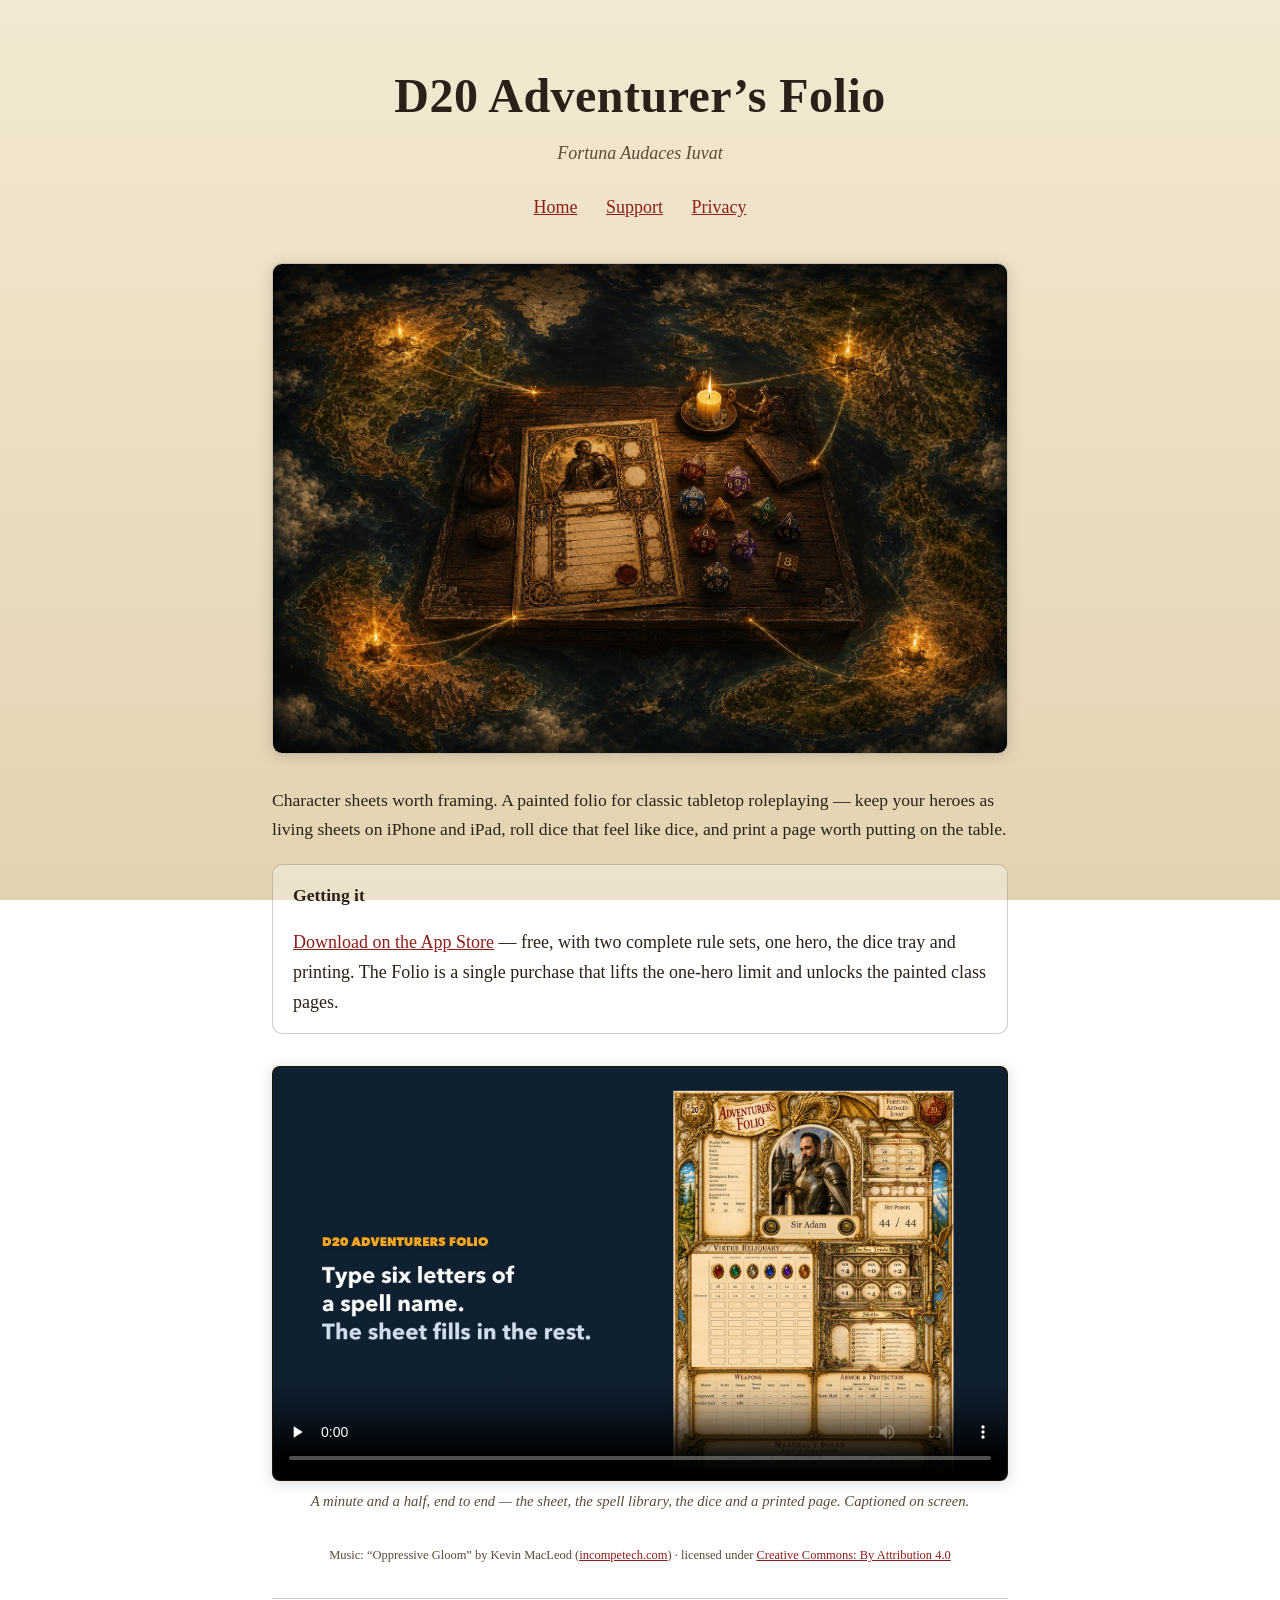
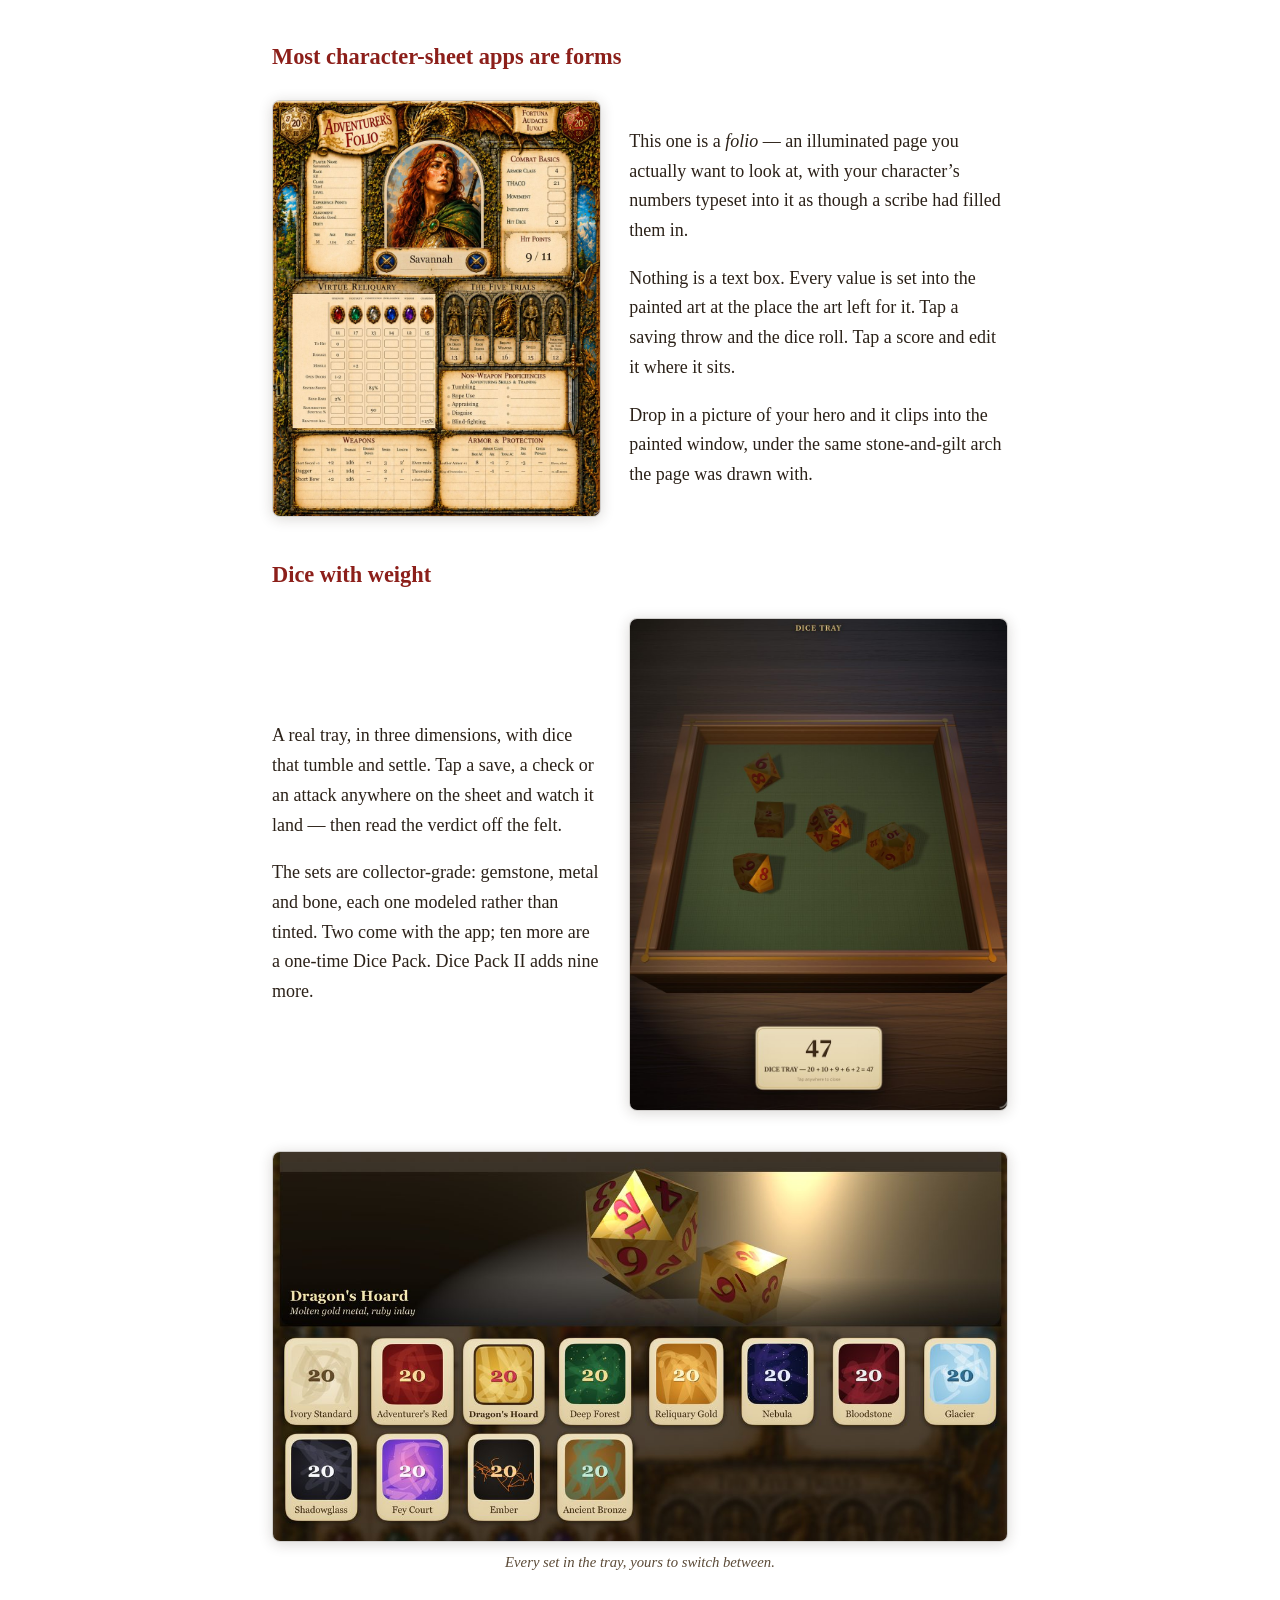
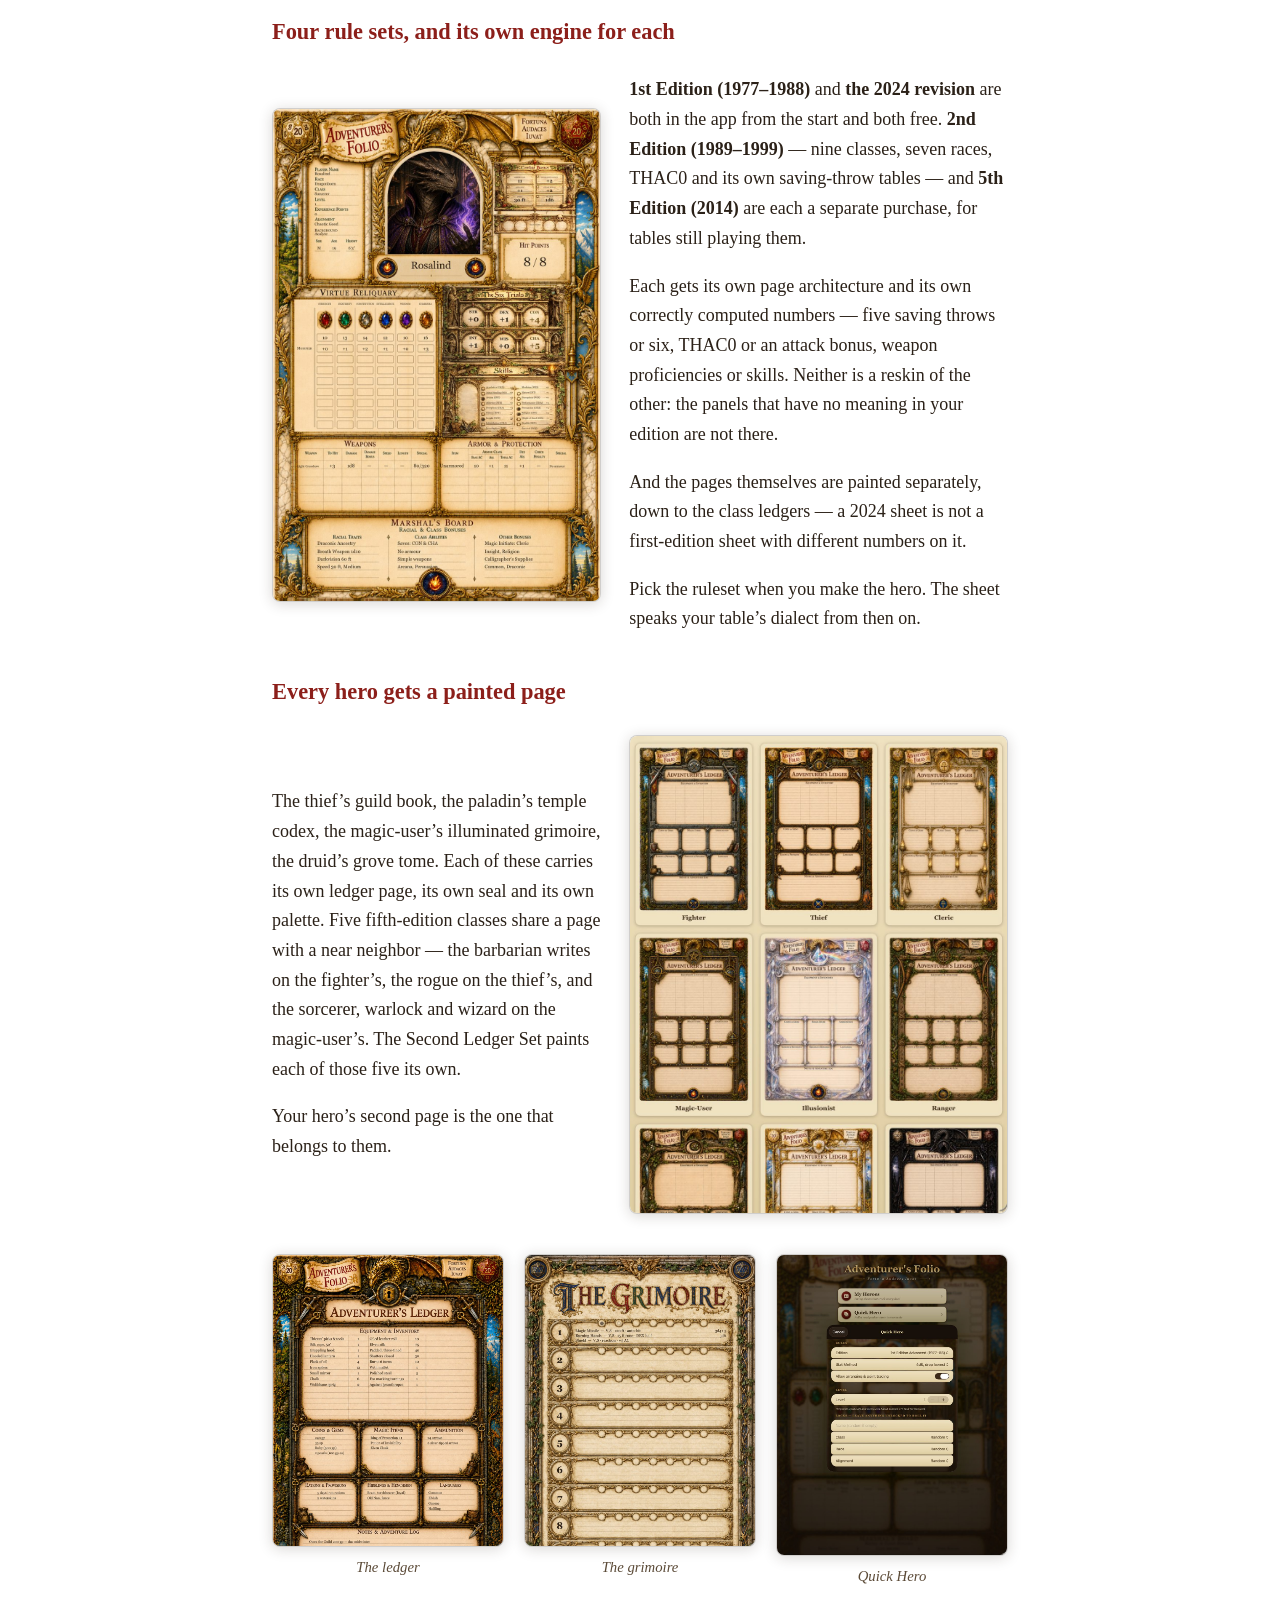
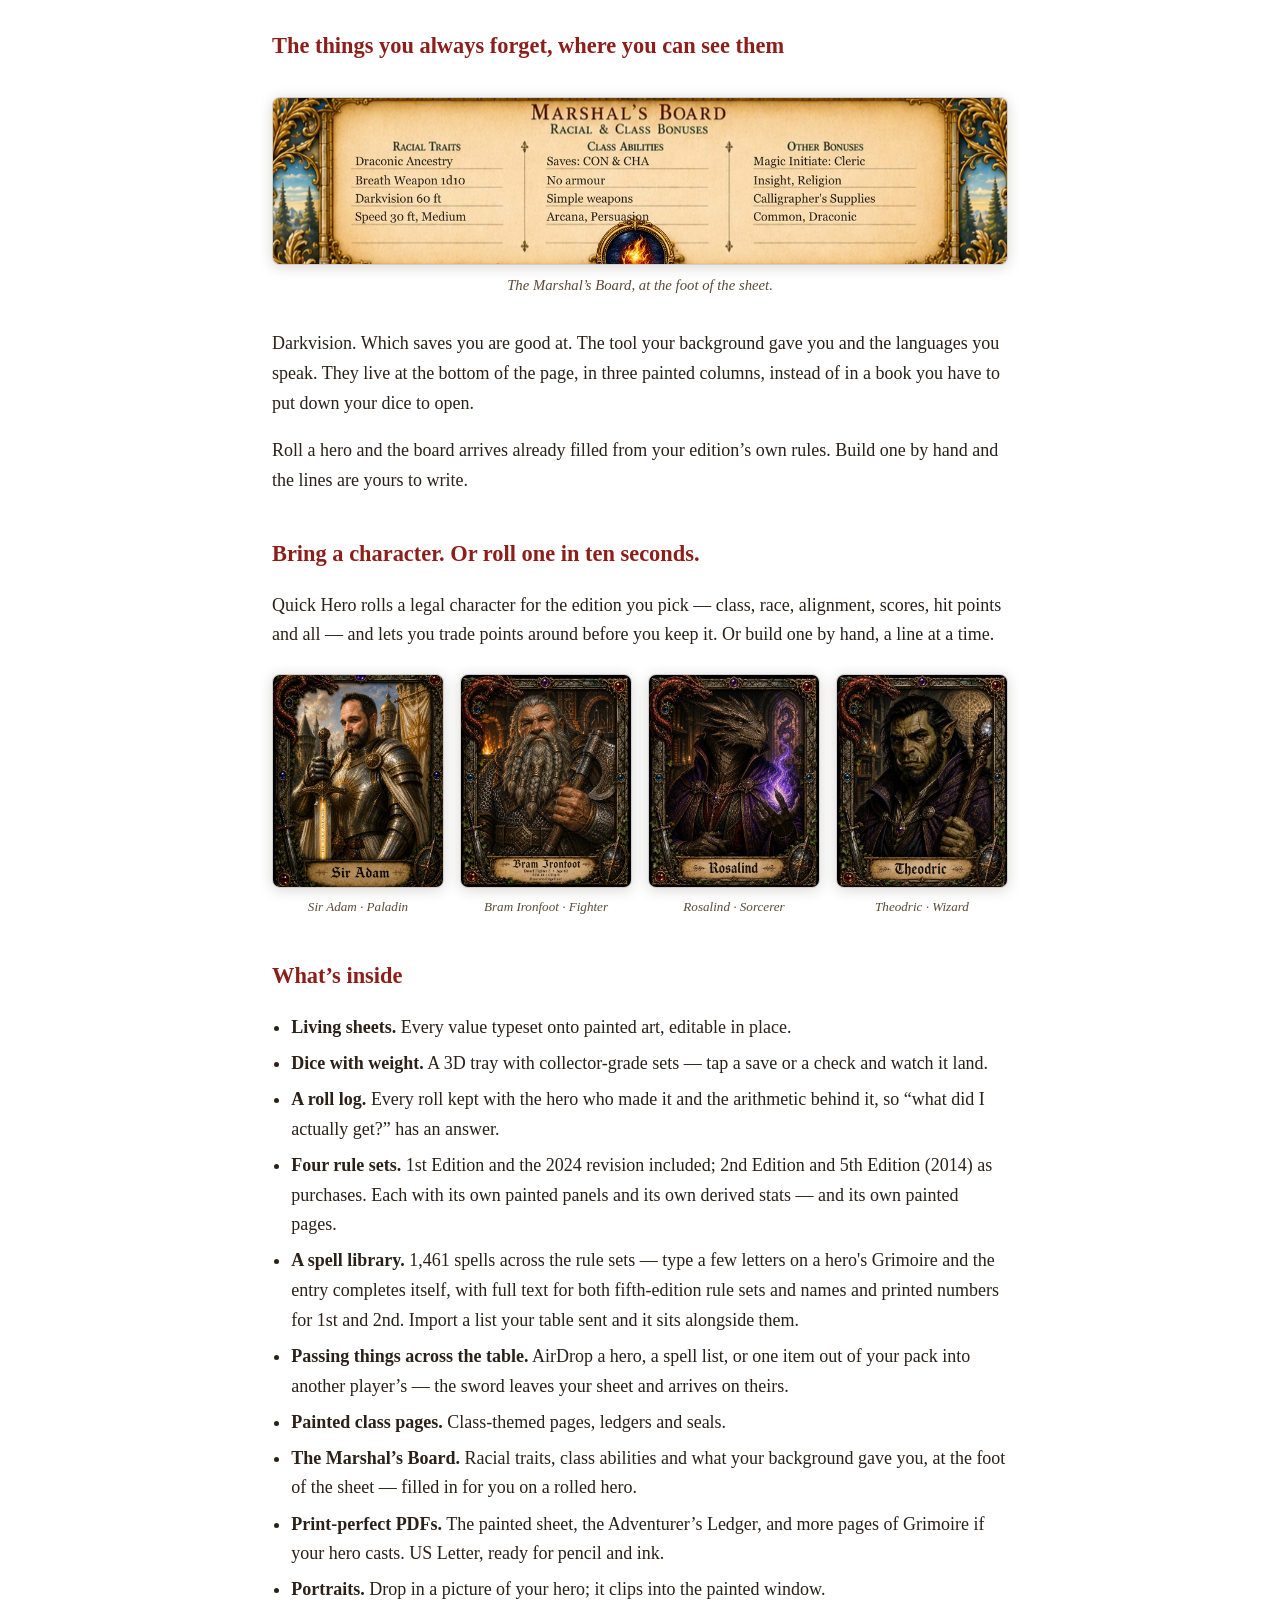
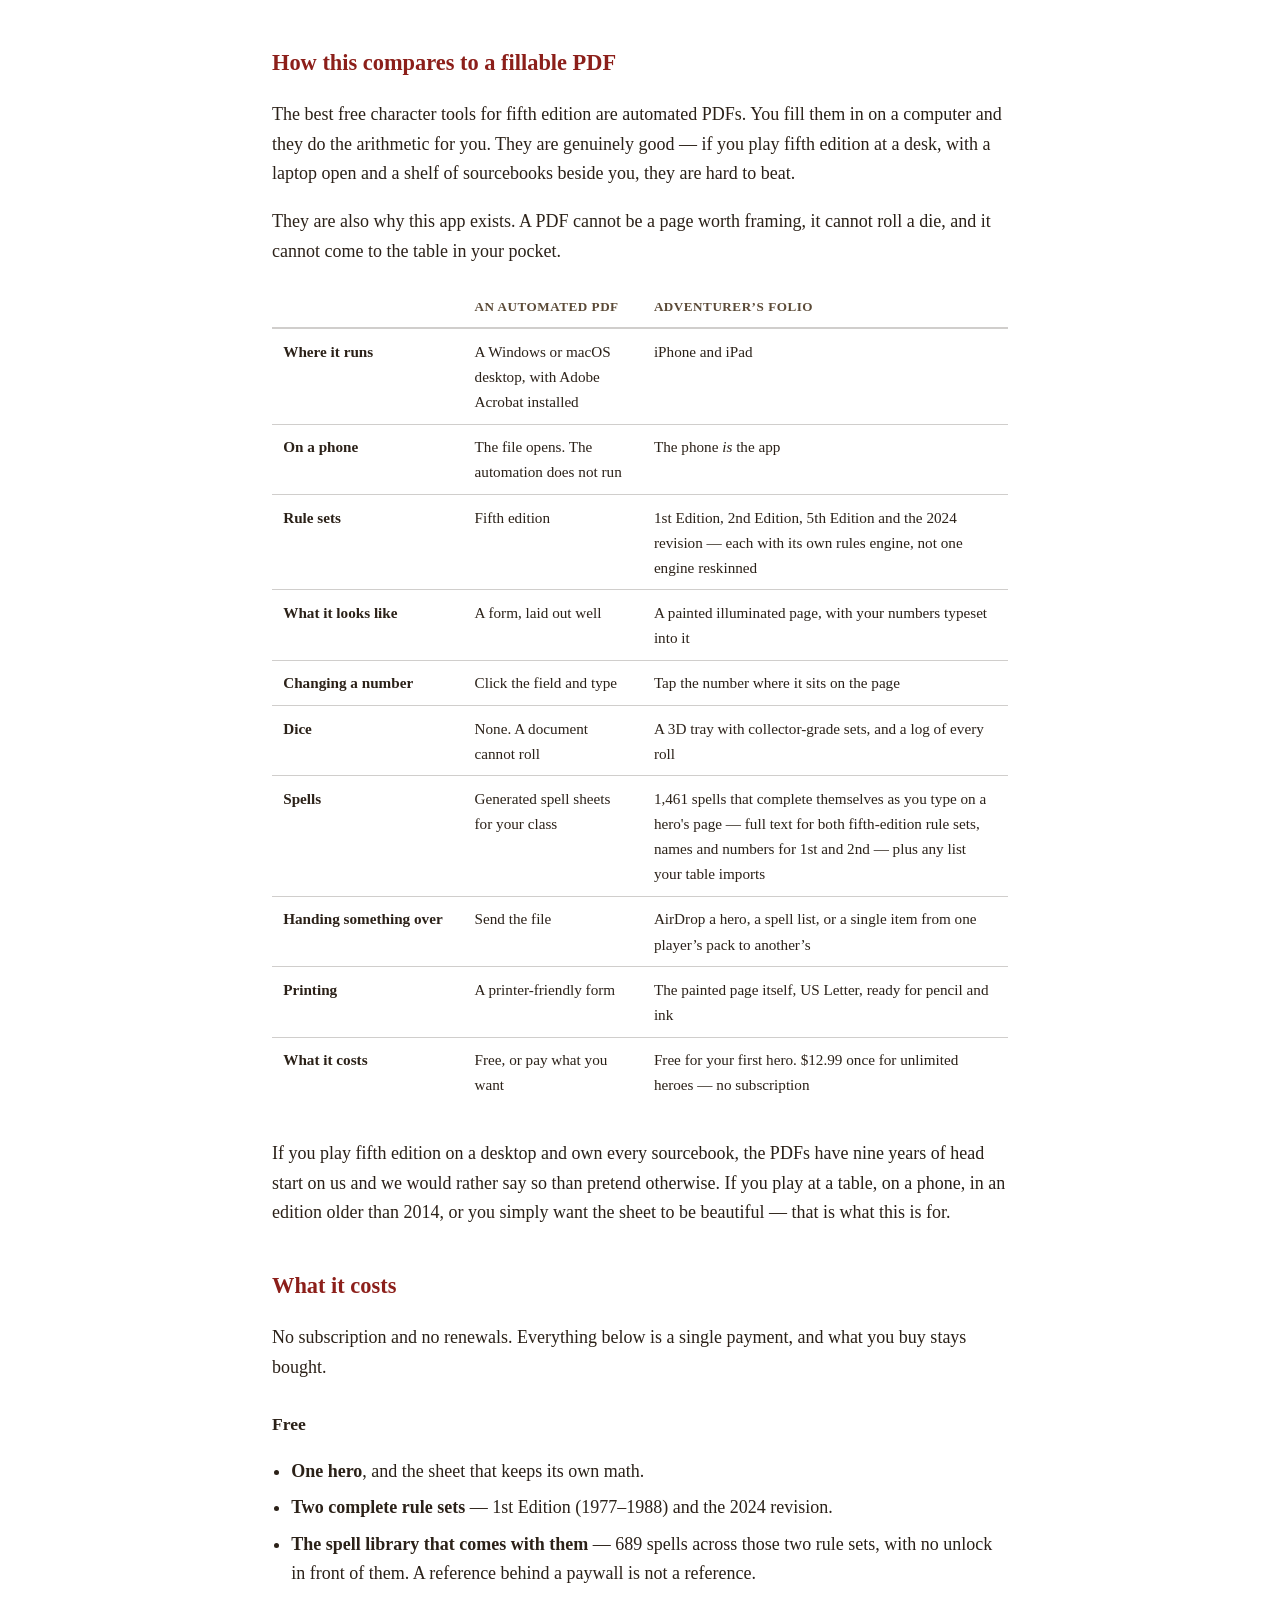
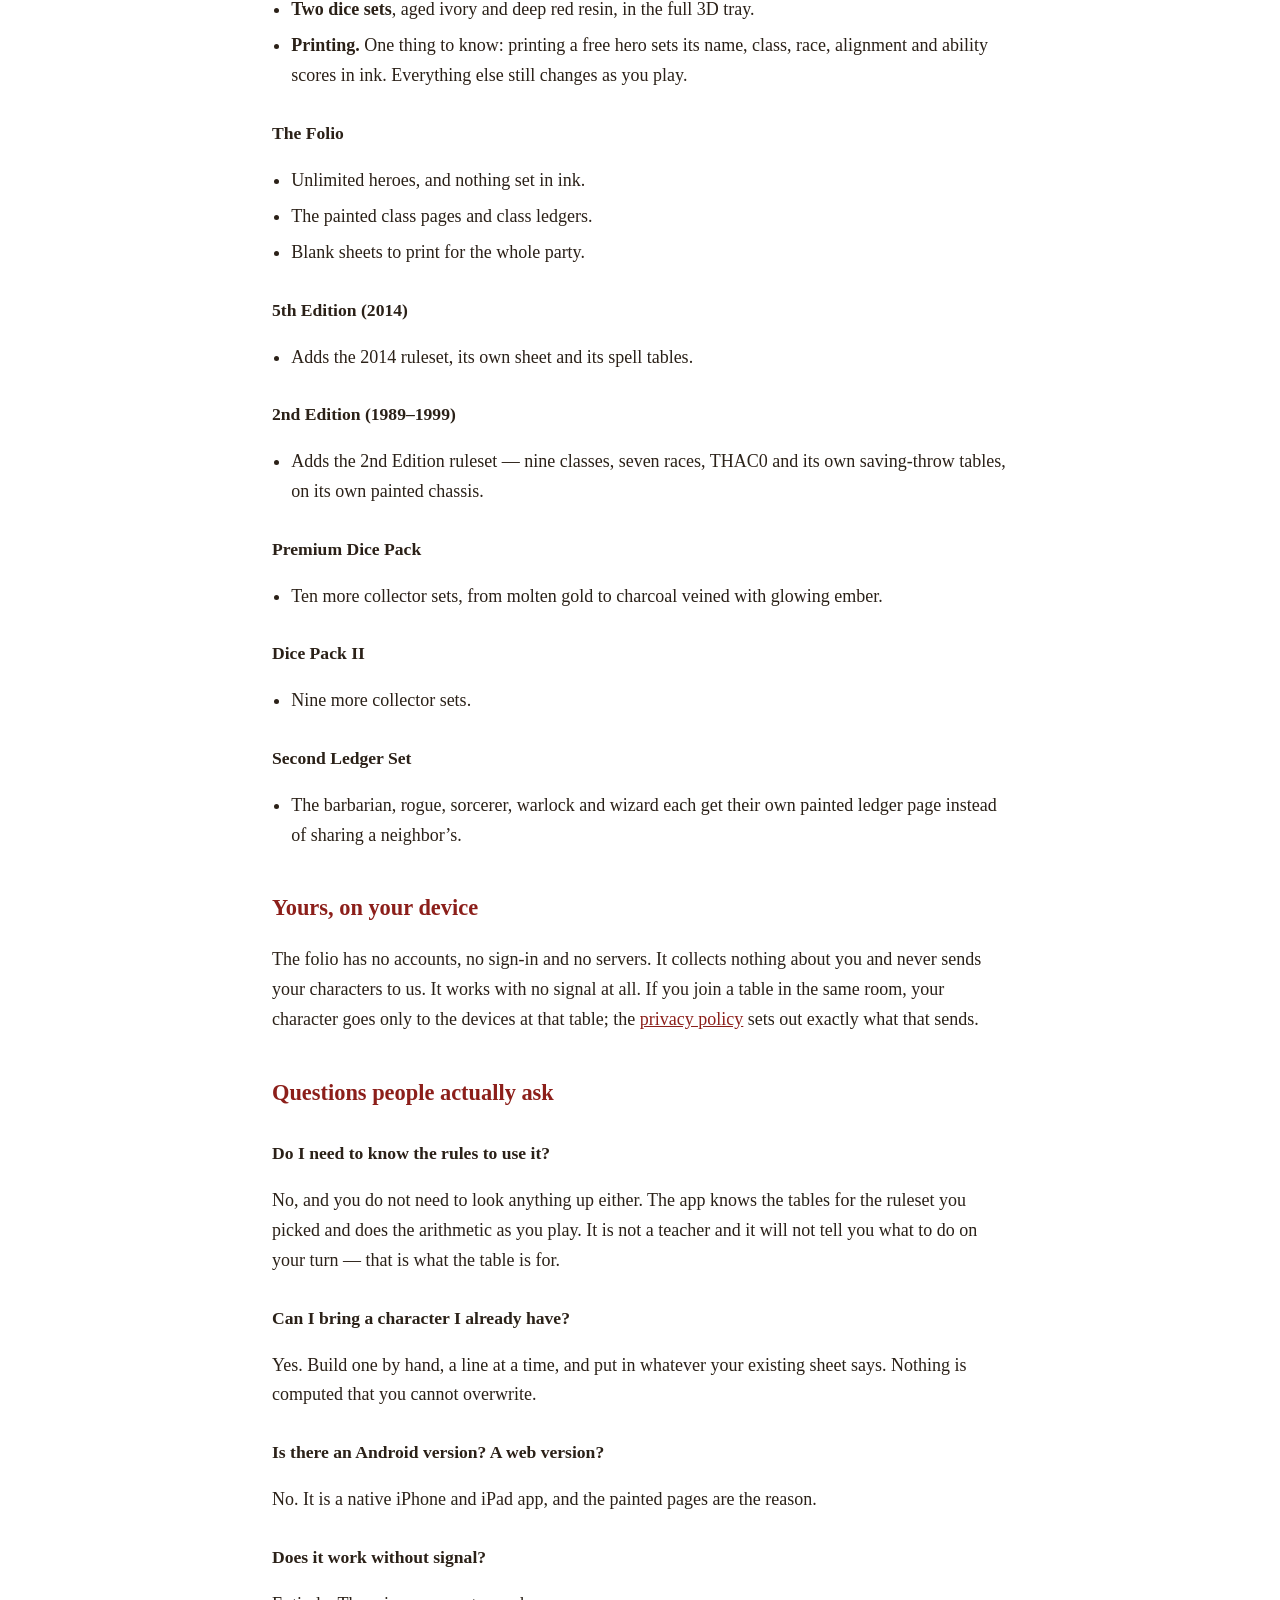
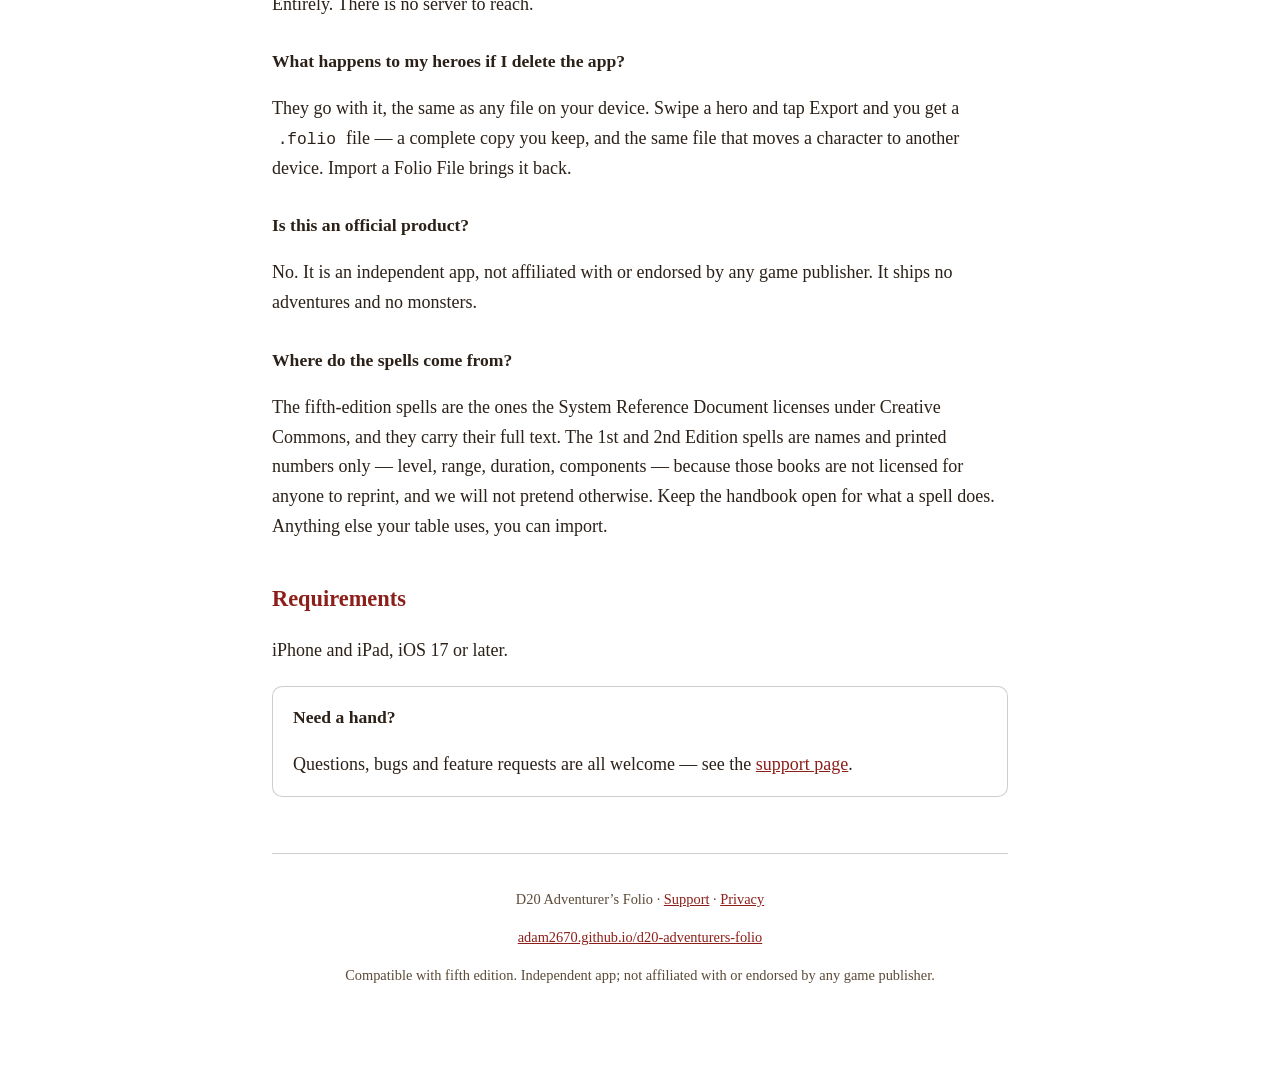
==== commit 0b1d38f8: "Folio site: 'painted', not 'hand-painted' (art is AI-generated; Adam 12:20) Co-Authored-By: Claude O" ====
--- a/index.html
+++ b/index.html
@@ -4,9 +4,9 @@
 <meta charset="utf-8">
 <meta name="viewport" content="width=device-width, initial-scale=1">
 <title>D20 Adventurer's Folio</title>
-<meta name="description" content="A hand-painted character folio for classic tabletop roleplaying — a living sheet on your iPhone and iPad, and a print-perfect PDF for the table.">
+<meta name="description" content="A painted character folio for classic tabletop roleplaying — a living sheet on your iPhone and iPad, and a print-perfect PDF for the table.">
 <meta property="og:title" content="D20 Adventurer's Folio">
-<meta property="og:description" content="Character sheets worth framing. A hand-painted folio for classic tabletop roleplaying — living sheets, real dice, print-perfect PDFs.">
+<meta property="og:description" content="Character sheets worth framing. A painted folio for classic tabletop roleplaying — living sheets, real dice, print-perfect PDFs.">
 <meta property="og:image" content="https://adam2670.github.io/d20-adventurers-folio/img/hero-playtable.jpg">
 <meta property="og:type" content="website">
 <meta property="og:url" content="https://adam2670.github.io/d20-adventurers-folio/">
@@ -35,7 +35,7 @@
        alt="An open folio on a wooden table beside a candle, a coin pouch and a spill of polyhedral dice.">
 </figure>
 
-<p class="lede">Character sheets worth framing. A hand-painted folio for classic
+<p class="lede">Character sheets worth framing. A painted folio for classic
 tabletop roleplaying &mdash; keep your heroes as living sheets on iPhone and
 iPad, roll dice that feel like dice, and print a page worth putting on the
 table.</p>
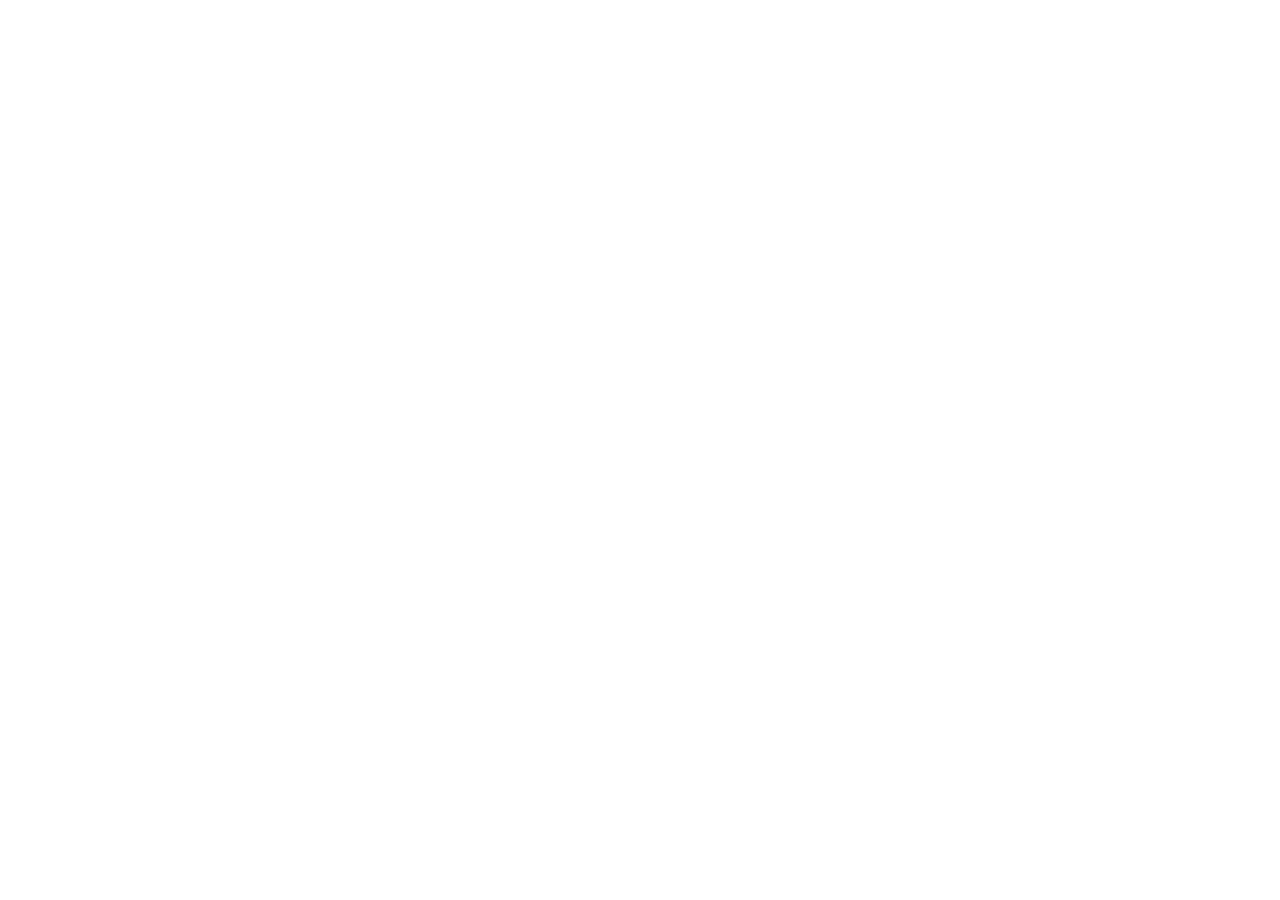
==== commit 0c584a81: "Root forwards to praxis-hq.ai/gaming/folio/ (site families phase 1, Adam 18:13). privacy.html and su" ====
--- a/index.html
+++ b/index.html
@@ -3,484 +3,12 @@
 <head>
 <meta charset="utf-8">
 <meta name="viewport" content="width=device-width, initial-scale=1">
-<title>D20 Adventurer's Folio</title>
-<meta name="description" content="A painted character folio for classic tabletop roleplaying — a living sheet on your iPhone and iPad, and a print-perfect PDF for the table.">
-<meta property="og:title" content="D20 Adventurer's Folio">
-<meta property="og:description" content="Character sheets worth framing. A painted folio for classic tabletop roleplaying — living sheets, real dice, print-perfect PDFs.">
-<meta property="og:image" content="https://adam2670.github.io/d20-adventurers-folio/img/hero-playtable.jpg">
-<meta property="og:type" content="website">
-<meta property="og:url" content="https://adam2670.github.io/d20-adventurers-folio/">
-<meta name="twitter:card" content="summary_large_image">
-<link rel="canonical" href="https://adam2670.github.io/d20-adventurers-folio/">
-<!-- The ?v= is a cache buster, and it earns its keep. The cast went from four
-     cards to five and back again in one morning, and a phone holding the
-     middle stylesheet drew the new page two-up with a broken image where a
-     deleted card used to be. Bump this whenever style.css changes shape. -->
-<link rel="stylesheet" href="style.css?v=3">
+<title>D20 Adventurers Folio · Praxis</title>
+<link rel="canonical" href="https://praxis-hq.ai/gaming/folio/">
+<meta http-equiv="refresh" content="0; url=https://praxis-hq.ai/gaming/folio/">
+<script>location.replace("https://praxis-hq.ai/gaming/folio/" + location.hash);</script>
 </head>
 <body>
-<div class="wrap">
-<header>
-  <h1>D20 Adventurer&rsquo;s Folio</h1>
-  <p class="motto">Fortuna Audaces Iuvat</p>
-  <nav>
-    <a href="index.html">Home</a>
-    <a href="support.html">Support</a>
-    <a href="privacy.html">Privacy</a>
-  </nav>
-</header>
-
-<figure class="hero">
-  <img src="img/hero-playtable.jpg" width="1535" height="1024"
-       alt="An open folio on a wooden table beside a candle, a coin pouch and a spill of polyhedral dice.">
-</figure>
-
-<p class="lede">Character sheets worth framing. A painted folio for classic
-tabletop roleplaying &mdash; keep your heroes as living sheets on iPhone and
-iPad, roll dice that feel like dice, and print a page worth putting on the
-table.</p>
-
-<!-- DONE 2026-08-28 21:35 by Infrastructure. 1.0 went READY_FOR_SALE at
-     15:17 EDT and this card still read "with Apple for review" for six
-     hours -- every flyer QR scan landing on "not out yet", and the
-     Download link pointing back at this same page. Verified the app was
-     genuinely live via the iTunes lookup BEFORE publishing a link to it:
-     D20 Adventurers Folio, v1.0, free. A review state is not evidence a
-     store link works.
-
-     THIS repo is the one that serves. The copy under
-     ~/Claude/Adventurers Folio/site/ publishes nothing -- and it has a
-     post-commit hook that pushes instantly, so editing THERE feels
-     published and is not. That asymmetry cost an hour tonight: the fix
-     was written, committed and pushed to the wrong repo first, and the
-     live page kept saying the app was unavailable the whole time.
-
-     If a future version is ever pending again, restore the status text
-     and class="pending" -- but never leave a Download link pointing at a
-     page that says the app is unavailable.
-     The printed flyers' QR code points at this page, so this card is the
-     first thing a reader of one is looking for. -->
-<div class="card" id="get">
-  <h3 style="margin-top:0">Getting it</h3>
-  <p style="margin-bottom:0"><a href="https://apps.apple.com/app/id6797734128">Download
-  on the App Store</a> &mdash; free, with two complete rule sets, one hero, the
-  dice tray and printing. The Folio is a single purchase that lifts the one-hero
-  limit and unlocks the painted class pages.</p>
-</div>
-
-<!-- The walkthrough. Placed directly under "Getting it" because a reader
-     arriving from a printed flyer's QR code wants two things in this order:
-     how do I get it, and what does it actually look like.
-
-     The mp4 is HOTLINKED from praxis-hq.ai rather than copied here. Both sites
-     are Adam's, the file is already served there, and a second 21 MB copy in a
-     Pages repo buys nothing. The POSTER is local on purpose: if the remote ever
-     moves, the page still shows a still rather than a black rectangle.
-
-     BUT THE POSTER IS WHY THE FAILURE IS SILENT, WHICH IS THE OPPOSITE OF WHAT
-     THAT SENTENCE ASSUMES. A reader whose video 404s sees a handsome still and
-     a play button that does nothing, and nobody — not them, not either lane —
-     learns the demo is gone. This file is the only place the two websites
-     touch: the video is served from praxis-hq.ai, which belongs to the
-     Infrastructure lane, and is hot-linked here rather than copied on purpose
-     (one canonical asset beats two copies drifting apart; agreed with that
-     lane 2026-08-21, and recorded in ~/Claude/LANES.md). Infrastructure has
-     taken on telling this lane before that file is renamed, moved or
-     re-encoded. The `onerror` below is the belt to that braces: if it ever
-     moves while nobody is watching, the page says so out loud instead of
-     lying quietly. `preload="none"` means the error fires when a reader
-     presses play, which is exactly when it matters.
-
-     NO <track> element. The captions are burned into the picture, which is why
-     the cut needs no sidecar and cannot fall out of sync with one.
-
-     The music credit below is NOT decoration — "Oppressive Gloom" is CC-BY 4.0
-     and the licence follows the work, so it must appear anywhere the video is
-     embedded, not only on praxis-hq.ai. If the soundtrack is ever replaced, or
-     the $30 no-attribution licence is bought, delete this credit in the same
-     commit that swaps the file. -->
-<figure class="wide">
-  <video controls preload="none" width="1920" height="1080"
-         poster="img/poster-folio.jpg"
-         src="https://praxis-hq.ai/assets/d20-folio-demo.mp4"
-         onerror="this.hidden=true;
-                  document.getElementById('demo-unavailable').hidden=false"></video>
-  <p id="demo-unavailable" hidden>The walkthrough is not loading just now. It
-  lives at <a href="https://praxis-hq.ai/assets/d20-folio-demo.mp4">praxis-hq.ai</a>
-  &mdash; and if you are seeing this, the link has moved and we would like to
-  know.</p>
-  <figcaption>A minute and a half, end to end &mdash; the sheet, the spell
-  library, the dice and a printed page. Captioned on screen.</figcaption>
-</figure>
-<p class="credit">Music: &ldquo;Oppressive Gloom&rdquo; by Kevin MacLeod
-(<a href="https://incompetech.com">incompetech.com</a>) &middot; licensed under
-<a href="http://creativecommons.org/licenses/by/4.0/">Creative Commons: By
-Attribution 4.0</a></p>
-
-<hr>
-
-<h2>Most character-sheet apps are forms</h2>
-
-<div class="split">
-  <figure>
-    <img src="img/sheet.jpg" width="900" height="1140" loading="lazy"
-         alt="A character sheet painted as an illuminated manuscript, with a portrait in an arched window and the character's numbers typeset into the page.">
-  </figure>
-  <div>
-    <p>This one is a <em>folio</em> &mdash; an illuminated page you actually want
-    to look at, with your character&rsquo;s numbers typeset into it as though a
-    scribe had filled them in.</p>
-    <p>Nothing is a text box. Every value is set into the painted art at the
-    place the art left for it. Tap a saving throw and the dice roll. Tap a
-    score and edit it where it sits.</p>
-    <p>Drop in a picture of your hero and it clips into the painted window,
-    under the same stone-and-gilt arch the page was drawn with.</p>
-  </div>
-</div>
-
-<h2>Dice with weight</h2>
-
-<div class="split reverse">
-  <figure>
-    <img src="img/dice-tray.jpg" width="900" height="1173" loading="lazy"
-         alt="A three-dimensional dice tray with polyhedral dice coming to rest on green felt.">
-  </figure>
-  <div>
-    <p>A real tray, in three dimensions, with dice that tumble and settle. Tap
-    a save, a check or an attack anywhere on the sheet and watch it land &mdash;
-    then read the verdict off the felt.</p>
-    <p>The sets are collector-grade: gemstone, metal and bone, each one
-    modeled rather than tinted. Two come with the app; ten more are a
-    one-time Dice Pack. Dice Pack II adds nine more.</p>
-<!-- "the rest" was wrong and it was wrong about what money buys: there are 21 sets in
-     DiceSets.swift - 2 free, 10 in Premium Dice Pack (APPROVED, purchasable), 9 in Dice
-     Pack II (APPROVED and purchasable as of 2026-08-31 18:48; this line read
-     MISSING_METADATA, NOT purchasable until then). "The rest" promised all 19 for one
-     purchase; a buyer today gets 12 of 21. Corrected 2026-08-29 to match the pricing
-     section below, which already said "Ten more collector sets" and was right.
-     If Dice Pack II is ever finished, ADD a sentence for it - do not restore "the rest",
-     which will be wrong again the moment a third pack exists. -->
-  </div>
-</div>
-
-<figure class="wide">
-  <img src="img/dice-sets.jpg" width="1200" height="637" loading="lazy"
-       alt="The dice-set gallery, showing many different collector-grade dice sets.">
-  <figcaption>Every set in the tray, yours to switch between.</figcaption>
-</figure>
-
-<h2>Four rule sets, and its own engine for each</h2>
-
-<div class="split">
-  <figure>
-    <img src="img/sheet-2024.jpg" width="900" height="1352" loading="lazy"
-         alt="A 2024-revision character sheet: six ability modifiers, the Six Trials, a skills panel, and a Marshal's Board of racial and class bonuses.">
-  </figure>
-  <div>
-    <p><strong>1st Edition (1977&ndash;1988)</strong> and <strong>the 2024
-    revision</strong> are both in the app from the start and both free.
-    <strong>2nd Edition (1989&ndash;1999)</strong>
-    &mdash; nine classes, seven races, THAC0 and its own saving-throw tables
-    &mdash; and <strong>5th Edition (2014)</strong> are each a separate purchase,
-    for tables still playing them.</p>
-    <p>Each gets its own page architecture and its own correctly computed
-    numbers &mdash; five saving throws or six, THAC0 or an attack bonus, weapon
-    proficiencies or skills. Neither is a reskin of the other: the panels that
-    have no meaning in your edition are not there.</p>
-    <p>And the pages themselves are painted separately, down to the class
-    ledgers &mdash; a 2024 sheet is not a first-edition sheet with different
-    numbers on it.</p>
-    <p>Pick the ruleset when you make the hero. The sheet speaks your
-    table&rsquo;s dialect from then on.</p>
-  </div>
-</div>
-
-<h2>Every hero gets a painted page</h2>
-
-<div class="split reverse">
-  <figure>
-    <img src="img/class-pages.jpg" width="900" height="1140" loading="lazy"
-         alt="A gallery of class ledger pages, each painted for its own class.">
-  </figure>
-  <div>
-    <p>The thief&rsquo;s guild book, the paladin&rsquo;s temple codex, the magic-user&rsquo;s
-    illuminated grimoire, the druid&rsquo;s grove tome. Each of these carries its own
-    ledger page, its own seal and its own palette. Five fifth-edition classes share a page
-    with a near neighbor &mdash; the barbarian writes on the fighter&rsquo;s, the rogue on
-    the thief&rsquo;s, and the sorcerer, warlock and wizard on the magic-user&rsquo;s. The Second
-    Ledger Set paints each of those five its own.</p>
-    <p>Your hero&rsquo;s second page is the one that belongs to them.</p>
-  </div>
-</div>
-
-<div class="gallery">
-  <figure><img src="img/ledger.jpg" width="900" height="1140" loading="lazy"
-    alt="The Adventurer's Ledger page: equipment, coins and gems, magic items, and an adventure log.">
-    <figcaption>The ledger</figcaption></figure>
-  <figure><img src="img/grimoire.jpg" width="900" height="1140" loading="lazy"
-    alt="The Grimoire page, listing spells by level.">
-    <figcaption>The grimoire</figcaption></figure>
-  <figure><img src="img/quick-hero.jpg" width="900" height="1173" loading="lazy"
-    alt="The Quick Hero screen, with controls for edition, stat method and level.">
-    <figcaption>Quick Hero</figcaption></figure>
-</div>
-
-<h2>The things you always forget, where you can see them</h2>
-
-<figure class="wide">
-  <img src="img/marshal-board.jpg" width="1200" height="271" loading="lazy"
-       alt="The Marshal's Board: three columns headed Racial Traits, Class Abilities and Other Bonuses, filled with a dragonborn sorcerer's traits, saves, proficiencies and languages.">
-  <figcaption>The Marshal&rsquo;s Board, at the foot of the sheet.</figcaption>
-</figure>
-
-<p>Darkvision. Which saves you are good at. The tool your background gave you
-and the languages you speak. They live at the bottom of the page, in three
-painted columns, instead of in a book you have to put down your dice to open.</p>
-
-<p>Roll a hero and the board arrives already filled from your edition&rsquo;s
-own rules. Build one by hand and the lines
-are yours to write.</p>
-
-<h2>Bring a character. Or roll one in ten seconds.</h2>
-<p>Quick Hero rolls a legal character for the edition you pick &mdash; class,
-race, alignment, scores, hit points and all &mdash; and lets you trade points
-around before you keep it. Or build one by hand, a line at a time.</p>
-
-<div class="heroes">
-  <figure><img src="img/hero-adam.jpg" width="560" height="700" loading="lazy"
-    alt="Sir Adam, a human paladin in battered plate before a castle, holding a golden sword named the Holy Avenger.">
-    <figcaption>Sir Adam &middot; Paladin</figcaption></figure>
-  <figure><img src="img/hero-bram.jpg" width="560" height="700" loading="lazy"
-    alt="Bram Ironfoot, an older dwarf fighter with a braided gray beard and a war axe.">
-    <figcaption>Bram Ironfoot &middot; Fighter</figcaption></figure>
-  <figure><img src="img/hero-rosalind.jpg" width="560" height="700" loading="lazy"
-    alt="Rosalind, a dragonborn sorcerer holding violet flame.">
-    <figcaption>Rosalind &middot; Sorcerer</figcaption></figure>
-  <figure><img src="img/hero-theodric.jpg" width="560" height="707" loading="lazy"
-    alt="Theodric, a half-orc wizard in a library holding a crystal-topped staff.">
-    <figcaption>Theodric &middot; Wizard</figcaption></figure>
-</div>
-
-<h2>What&rsquo;s inside</h2>
-<ul>
-  <li><strong>Living sheets.</strong> Every value typeset onto painted art, editable in place.</li>
-  <li><strong>Dice with weight.</strong> A 3D tray with collector-grade sets &mdash; tap a save or a check and watch it land.</li>
-  <li><strong>A roll log.</strong> Every roll kept with the hero who made it and the arithmetic behind it, so &ldquo;what did I actually get?&rdquo; has an answer.</li>
-  <li><strong>Four rule sets.</strong> 1st Edition and the 2024 revision included; 2nd Edition and 5th Edition (2014) as purchases. Each with its own painted panels and its own derived stats &mdash; and its own painted pages.</li>
-  <li><strong>A spell library.</strong> 1,461 spells across the rule sets &mdash; type a few letters on a hero's Grimoire and the entry completes itself, with full text for both fifth-edition rule sets and names and printed numbers for 1st and 2nd. Import a list your table sent and it sits alongside them.</li>
-  <li><strong>Passing things across the table.</strong> AirDrop a hero, a spell list, or one item out of your pack into another player&rsquo;s &mdash; the sword leaves your sheet and arrives on theirs.</li>
-  <li><strong>Painted class pages.</strong> Class-themed pages, ledgers and seals.</li>
-  <li><strong>The Marshal&rsquo;s Board.</strong> Racial traits, class abilities and what your background gave you, at the foot of the sheet &mdash; filled in for you on a rolled hero.</li>
-  <li><strong>Print-perfect PDFs.</strong> The painted sheet, the Adventurer&rsquo;s Ledger, and more pages of Grimoire if your hero casts. US Letter, ready for pencil and ink.</li>
-  <li><strong>Portraits.</strong> Drop in a picture of your hero; it clips into the painted window.</li>
-</ul>
-
-<!-- This section deliberately does not name a competitor. The reasoning,
-     the research and the honest list of where we lose are in
-     docs/COMPETITOR-COMPARISON.md, which is not published. -->
-<h2>How this compares to a fillable PDF</h2>
-
-<p>The best free character tools for fifth edition are automated PDFs. You fill
-them in on a computer and they do the arithmetic for you. They are genuinely
-good &mdash; if you play fifth edition at a desk, with a laptop open and a shelf of
-sourcebooks beside you, they are hard to beat.</p>
-
-<p>They are also why this app exists. A PDF cannot be a page worth framing, it
-cannot roll a die, and it cannot come to the table in your pocket.</p>
-
-<div class="compare">
-<table>
-  <thead>
-    <tr><th scope="col">&nbsp;</th><th scope="col">An automated PDF</th><th scope="col">Adventurer&rsquo;s Folio</th></tr>
-  </thead>
-  <tbody>
-    <tr>
-      <th scope="row">Where it runs</th>
-      <td>A Windows or macOS desktop, with Adobe Acrobat installed</td>
-      <td>iPhone and iPad</td>
-    </tr>
-    <tr>
-      <th scope="row">On a phone</th>
-      <td>The file opens. The automation does not run</td>
-      <td>The phone <em>is</em> the app</td>
-    </tr>
-    <tr>
-      <th scope="row">Rule sets</th>
-      <td>Fifth edition</td>
-      <td>1st Edition, 2nd Edition, 5th Edition and the 2024 revision &mdash; each with its own rules engine, not one engine reskinned</td>
-    </tr>
-    <tr>
-      <th scope="row">What it looks like</th>
-      <td>A form, laid out well</td>
-      <td>A painted illuminated page, with your numbers typeset into it</td>
-    </tr>
-    <tr>
-      <th scope="row">Changing a number</th>
-      <td>Click the field and type</td>
-      <td>Tap the number where it sits on the page</td>
-    </tr>
-    <tr>
-      <th scope="row">Dice</th>
-      <td>None. A document cannot roll</td>
-      <td>A 3D tray with collector-grade sets, and a log of every roll</td>
-    </tr>
-    <tr>
-      <th scope="row">Spells</th>
-      <td>Generated spell sheets for your class</td>
-      <td>1,461 spells that complete themselves as you type on a hero's page &mdash; full text for both fifth-edition rule sets, names and numbers for 1st and 2nd &mdash; plus any list your table imports</td>
-    </tr>
-    <tr>
-      <th scope="row">Handing something over</th>
-      <td>Send the file</td>
-      <td>AirDrop a hero, a spell list, or a single item from one player&rsquo;s pack to another&rsquo;s</td>
-    </tr>
-    <tr>
-      <th scope="row">Printing</th>
-      <td>A printer-friendly form</td>
-      <td>The painted page itself, US Letter, ready for pencil and ink</td>
-    </tr>
-    <tr>
-      <th scope="row">What it costs</th>
-      <td>Free, or pay what you want</td>
-      <td>Free for your first hero. $12.99 once for unlimited heroes &mdash; no subscription</td>
-<!-- "for the rest" was FALSE on the reading a stranger takes, not merely vague. $12.99 is The Folio:
-     it lifts the one-hero cap and unlocks the painted class pages, blank sheets and unlimited
-     reprints. It does NOT buy 5th Edition (2014) or the Premium Dice Pack, $4.99 each TODAY, nor
-     Dice Pack II or the Second Ledger Set once those approve. So "the rest" read as "the rest of the
-     app" and that was already wrong. Corrected 2026-08-30.
-     THE RULE: name the thing being unlocked, never what is left over. "The rest" and "everything
-     else" have to be re-checked every time an IAP lands; "unlimited heroes" never does. This is the
-     SECOND "the rest" on this page - the dice one was fixed 29 Aug for the same reason. -->
-    </tr>
-  </tbody>
-</table>
-</div>
-
-<p>If you play fifth edition on a desktop and own every sourcebook, the PDFs
-have nine years of head start on us and we would rather say so than pretend
-otherwise. If you play at a table, on a phone, in an edition older than 2014, or
-you simply want the sheet to be beautiful &mdash; that is what this is for.</p>
-
-<h2>What it costs</h2>
-
-<p>No subscription and no renewals. Everything below is a single payment, and
-what you buy stays bought.</p>
-
-<!-- SETTLED 2026-08-12 (Adam): the free rule sets are 1st Edition and the 2024
-     revision, and ONLY those. 2nd Edition, 5th Edition (2014) and 3.5 if it is
-     ever built are all purchases. 1.1 is 2nd Edition's launch boundary, which
-     is the only moment this could be decided — after it ships free, making it
-     paid would take it from someone who already has it. -->
-<h3>Free</h3>
-<ul>
-  <li><strong>One hero</strong>, and the sheet that keeps its own math.</li>
-  <li><strong>Two complete rule sets</strong> &mdash; 1st Edition
-  (1977&ndash;1988) and the 2024 revision.</li>
-  <li><strong>The spell library that comes with them</strong> &mdash; 689
-  spells across those two rule sets, with no unlock in front of them. A
-  reference behind a paywall is not a reference.</li>
-  <li><strong>Two dice sets</strong>, aged ivory and deep red resin, in the
-  full 3D tray.</li>
-  <li><strong>Printing.</strong> One thing to know: printing a free hero sets
-  its name, class, race, alignment and ability scores in ink. Everything else still
-  changes as you play.</li>
-</ul>
-
-<h3>The Folio</h3>
-<ul>
-  <li>Unlimited heroes, and nothing set in ink.</li>
-  <li>The painted class pages and class ledgers.</li>
-  <li>Blank sheets to print for the whole party.</li>
-</ul>
-
-<h3>5th Edition (2014)</h3>
-<ul>
-  <li>Adds the 2014 ruleset, its own sheet and its spell tables.</li>
-</ul>
-
-<h3>2nd Edition (1989&ndash;1999)</h3>
-<ul>
-  <li>Adds the 2nd Edition ruleset &mdash; nine classes, seven races, THAC0 and
-  its own saving-throw tables, on its own painted chassis.</li>
-</ul>
-
-<h3>Premium Dice Pack</h3>
-<ul>
-  <li>Ten more collector sets, from molten gold to charcoal veined with glowing
-  ember.</li>
-</ul>
-
-<h3>Dice Pack II</h3>
-<ul>
-  <li>Nine more collector sets.</li>
-</ul>
-
-<h3>Second Ledger Set</h3>
-<ul>
-  <li>The barbarian, rogue, sorcerer, warlock and wizard each get their own
-  painted ledger page instead of sharing a neighbor&rsquo;s.</li>
-</ul>
-
-<h2>Yours, on your device</h2>
-<p>The folio has no accounts, no sign-in and no servers. It collects nothing
-about you and never sends your characters to us. It works with no signal at all.
-If you join a table in the same room, your character goes only to the devices at
-that table; the <a href="privacy.html">privacy policy</a> sets out exactly what
-that sends.</p>
-
-<h2>Questions people actually ask</h2>
-
-<h3>Do I need to know the rules to use it?</h3>
-<p>No, and you do not need to look anything up either. The app knows the tables
-for the ruleset you picked and does the arithmetic as you play. It is not a
-teacher and it will not tell you what to do on your turn &mdash; that is what
-the table is for.</p>
-
-<h3>Can I bring a character I already have?</h3>
-<p>Yes. Build one by hand, a line at a time, and put in whatever your existing
-sheet says. Nothing is computed that you cannot overwrite.</p>
-
-<h3>Is there an Android version? A web version?</h3>
-<p>No. It is a native iPhone and iPad app, and the painted pages are the
-reason.</p>
-
-<h3>Does it work without signal?</h3>
-<p>Entirely. There is no server to reach.</p>
-
-<h3>What happens to my heroes if I delete the app?</h3>
-<p>They go with it, the same as any file on your device. Swipe a hero and tap
-Export and you get a <code>.folio</code> file &mdash; a complete copy you keep,
-and the same file that moves a character to another device. Import a Folio File
-brings it back.</p>
-
-<h3>Is this an official product?</h3>
-<p>No. It is an independent app, not affiliated with or endorsed by any game
-publisher. It ships no adventures and no monsters.</p>
-
-<h3>Where do the spells come from?</h3>
-<p>The fifth-edition spells are the ones the System Reference Document licenses
-under Creative Commons, and they carry their full text.
-The 1st and 2nd Edition spells are names and printed numbers only &mdash; level,
-range, duration, components &mdash; because those books are not licensed for
-anyone to reprint, and we will not pretend otherwise. Keep the handbook open for
-what a spell does. Anything else your table uses, you can import.</p>
-
-
-<h2>Requirements</h2>
-<p>iPhone and iPad, iOS 17 or later.</p>
-
-<div class="card">
-  <h3 style="margin-top:0">Need a hand?</h3>
-  <p style="margin-bottom:0">Questions, bugs and feature requests are all
-  welcome &mdash; see the <a href="support.html">support page</a>.</p>
-</div>
-
-<footer>
-  <p>D20 Adventurer&rsquo;s Folio &middot; <a href="support.html">Support</a> &middot; <a href="privacy.html">Privacy</a></p>
-  <p class="updated"><a href="https://adam2670.github.io/d20-adventurers-folio/">adam2670.github.io/d20-adventurers-folio</a></p>
-  <p class="updated">Compatible with fifth edition. Independent app; not
-  affiliated with or endorsed by any game publisher.</p>
-</footer>
-</div>
+<p>D20 Adventurers Folio has moved to <a href="https://praxis-hq.ai/gaming/folio/">praxis-hq.ai/gaming/folio/</a>.</p>
 </body>
 </html>
